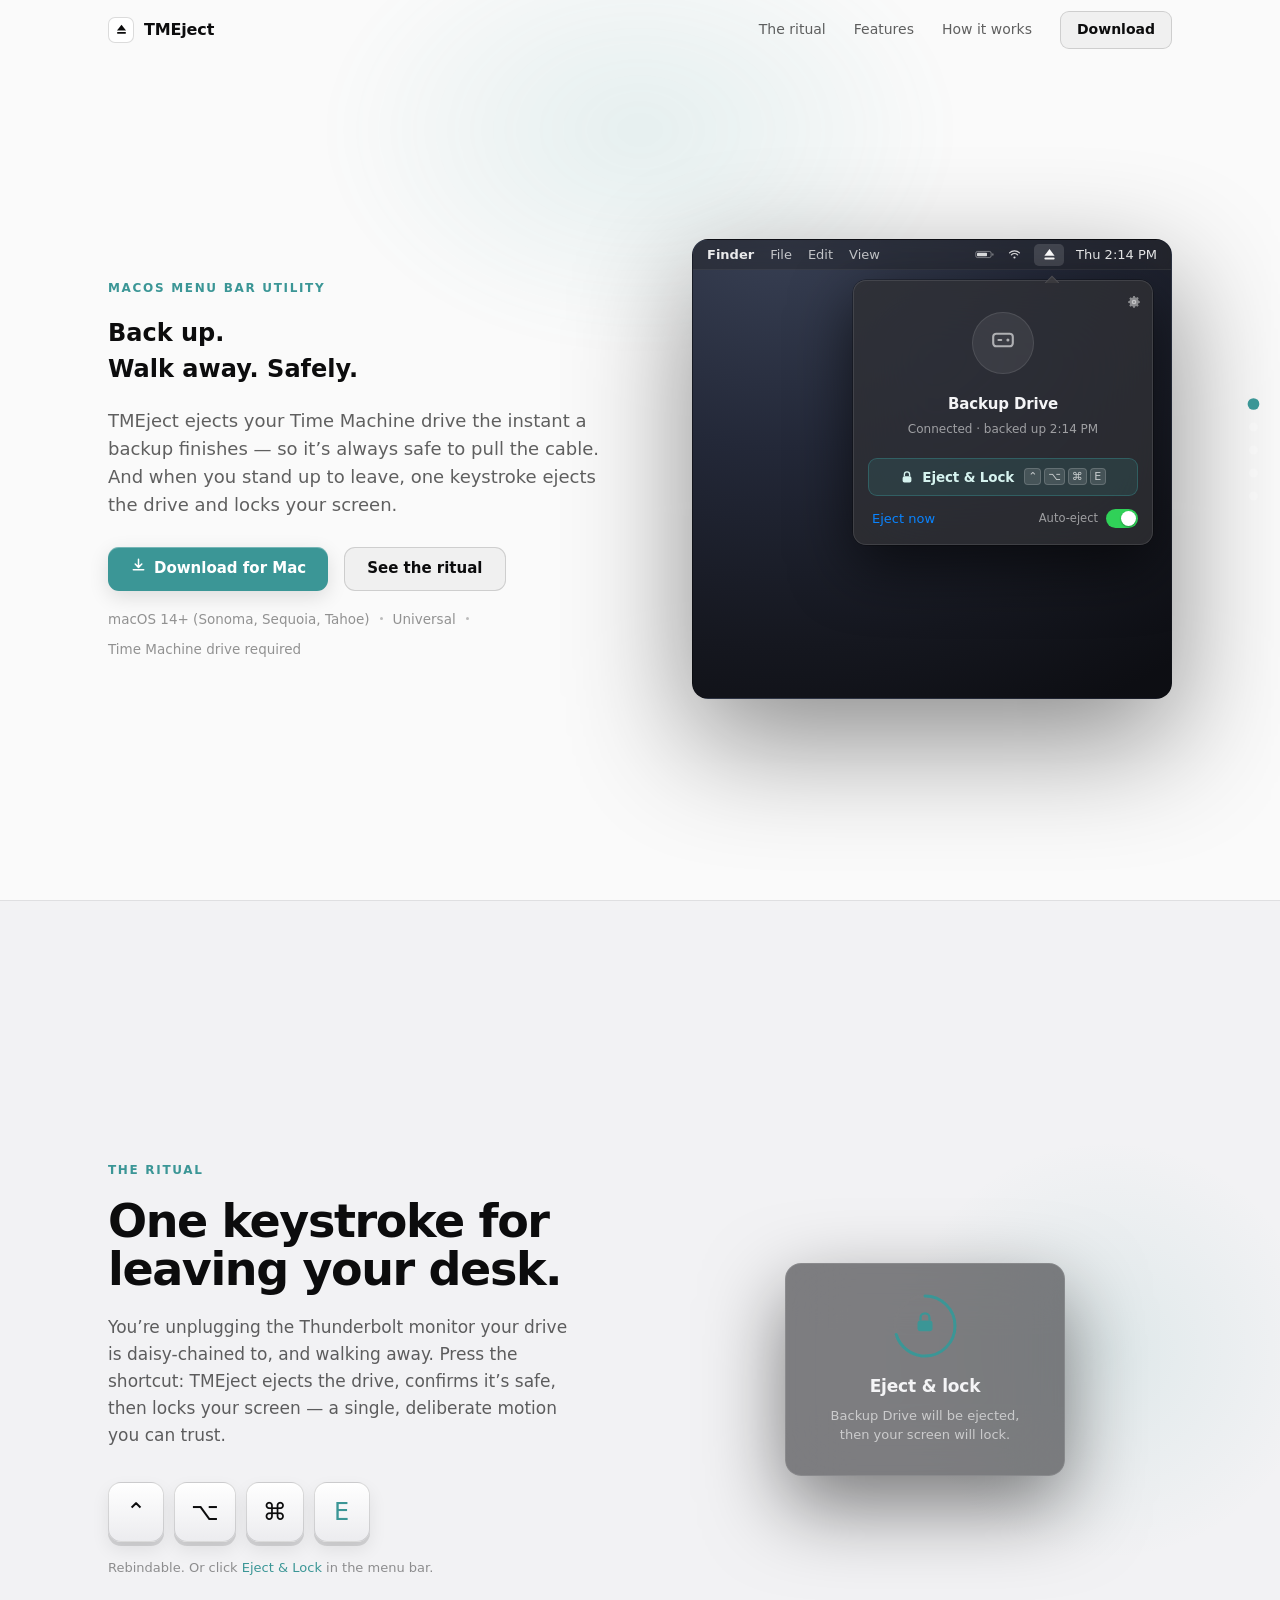
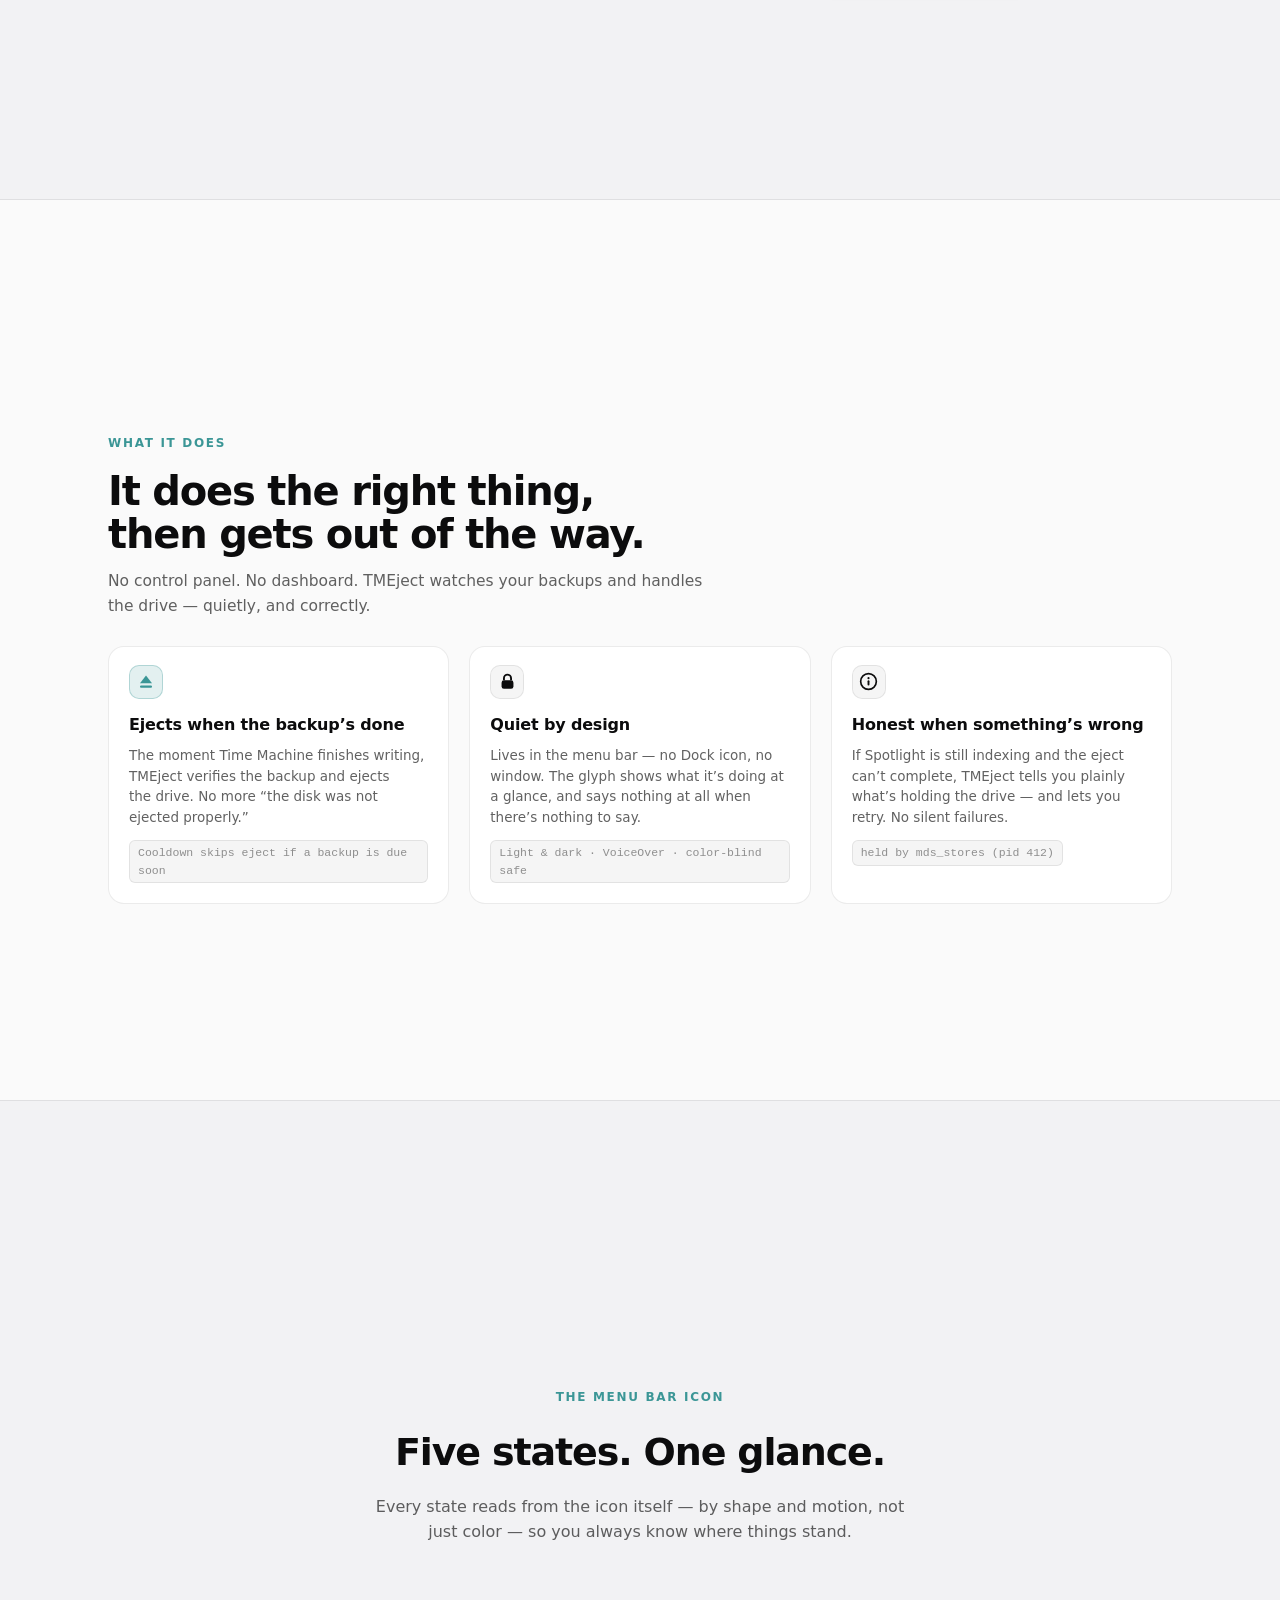
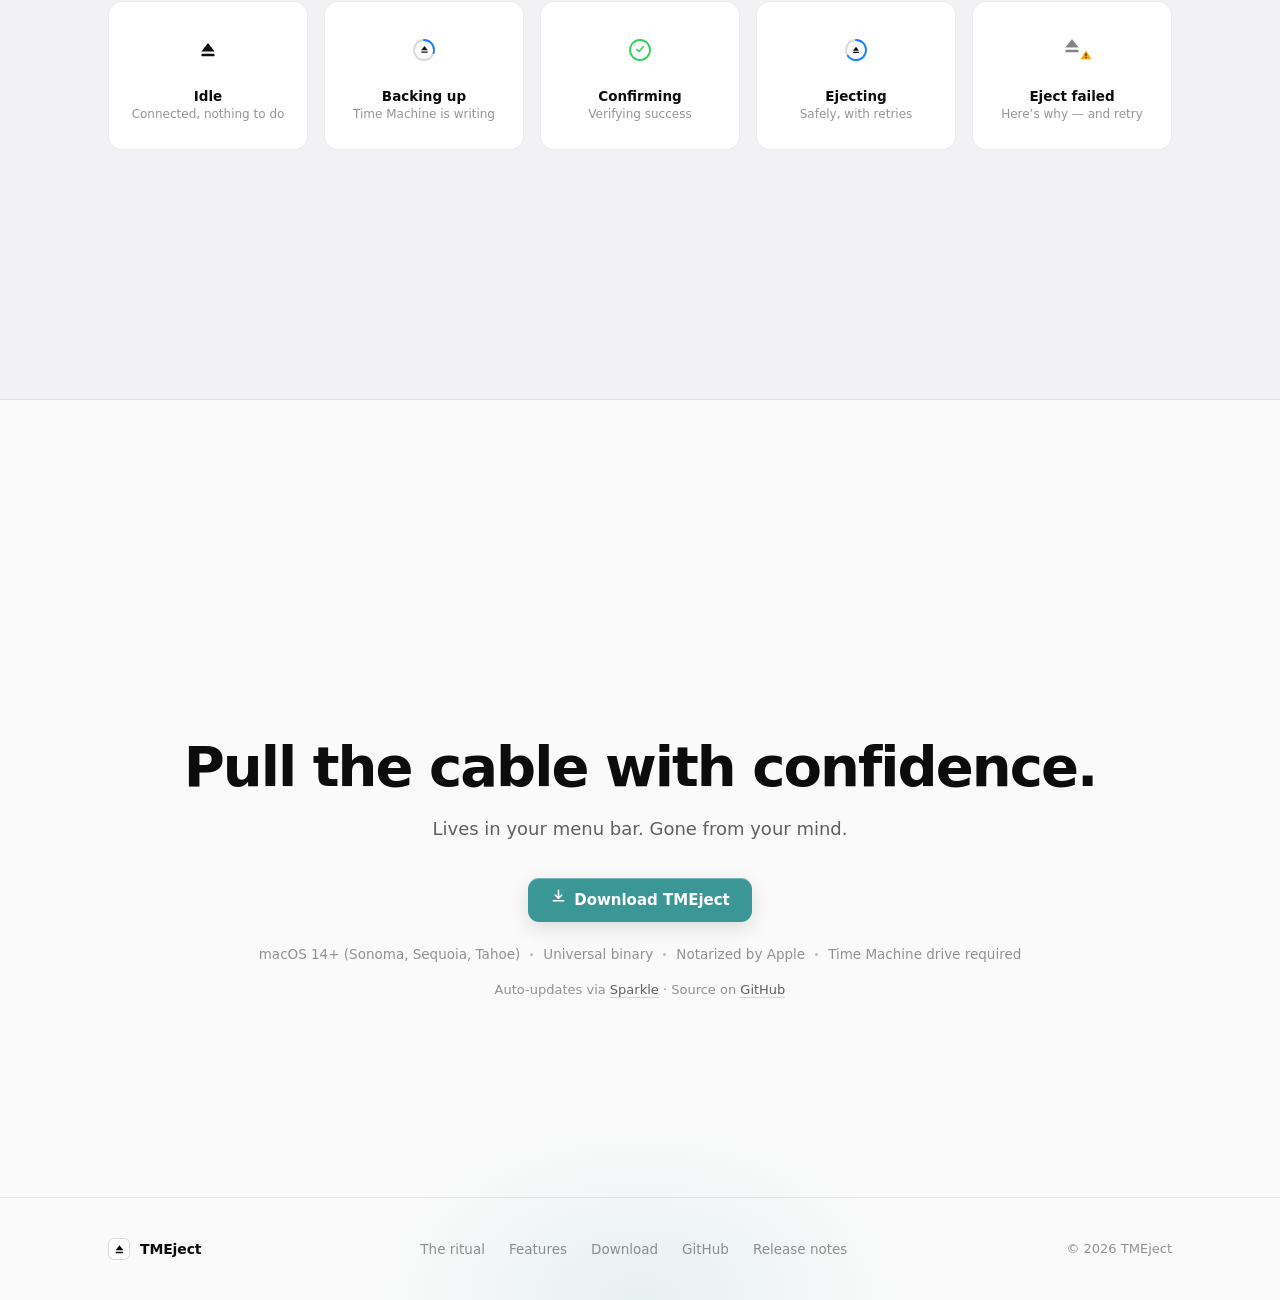
==== index.html @ 794fe878 "feat(observation): codify KnownLogEvents from Tahoe live capture" ====
<!DOCTYPE html>
<html lang="en">
<head>
<meta charset="UTF-8" />
<meta name="viewport" content="width=device-width, initial-scale=1.0" />
<title>TMEject — eject your Time Machine drive, automatically</title>
<meta name="description" content="A quiet macOS menu bar utility that ejects your Time Machine drive the moment a backup finishes — and locks your screen on the way out." />
<meta name="theme-color" content="#09090b" />
<link rel="icon" type="image/png" href="assets/icon.png" />
<link rel="apple-touch-icon" href="assets/icon.png" />
<link rel="alternate" type="application/rss+xml" title="TMEject updates" href="appcast.xml" />
<link rel="stylesheet" href="style.css" />
<style>
  /* ===== Paged mode: one full screen per section, snap on space/arrows ===== */
  html.paged { scroll-snap-type: y mandatory; scroll-padding-top: 0; }
  @media (prefers-reduced-motion: reduce) { html.paged { scroll-snap-type: none; } }

  .page {
    min-height: 100vh; min-height: 100dvh;
    display: flex; flex-direction: column; justify-content: center;
    scroll-snap-align: start; scroll-snap-stop: always;
    position: relative; padding: 90px 0 52px; overflow: hidden;
  }
  .page > .wrap { width: 100%; }

  /* hero: two columns so headline + product shot share one screen */
  .page-hero .wrap { display: grid; grid-template-columns: 1.04fr 0.96fr; gap: clamp(32px, 5vw, 72px); align-items: center; }
  .page-hero .hero-head { max-width: none; }
  .page-hero .hero h1 { font-size: clamp(38px, 4.4vw, 62px); }
  .page-hero .hero-lead { font-size: clamp(16px, 1.5vw, 18px); margin-top: 20px; }
  .page-hero .hero-cta { margin-top: 28px; }
  .page-hero .shot { margin-top: 0; }
  .page-hero .desk { height: min(58vh, 460px); }

  /* ritual */
  .page-ritual .ritual-grid { width: 100%; }

  /* features — keep the row inside one screen */
  .page-features .feat-head { margin-bottom: clamp(20px, 3vh, 40px); }
  .page-features .feat-head h2 { font-size: clamp(26px, 3.2vw, 40px); }
  .page-features .feat-head p { font-size: 15.5px; margin-top: 14px; }
  .page-features .feat-card { padding: 18px 20px 20px; }
  .page-features .feat-ico { width: 34px; height: 34px; margin-bottom: 14px; }
  .page-features .feat-card h3 { font-size: 16px; }
  .page-features .feat-card p { font-size: 13.5px; margin-top: 8px; }
  .page-features .feat-card .tag { margin-top: 12px; }

  /* download page carries the footer pinned to the bottom */
  .page-download { justify-content: center; }
  .page-download .footer { position: absolute; left: 0; right: 0; bottom: 0; border-top: 0.5px solid var(--line); }

  /* page dots */
  .pagedots { position: fixed; right: 22px; top: 50%; transform: translateY(-50%); z-index: 45; display: flex; flex-direction: column; gap: 14px; }
  .pagedots a { width: 9px; height: 9px; border-radius: 50%; background: rgba(255,255,255,0.22); transition: background 0.2s, transform 0.2s; }
  .pagedots a:hover { background: rgba(255,255,255,0.45); }
  .pagedots a.active { background: var(--ritual); transform: scale(1.3); }

  @media (max-width: 880px) {
    html.paged { scroll-snap-type: none; }
    .page { min-height: auto; padding: 88px 0 60px; overflow: visible; }
    .page-hero .wrap { grid-template-columns: 1fr; }
    .page-hero .desk { height: auto; aspect-ratio: 16/10; }
    .page-download .footer { position: static; margin-top: 56px; }
    .pagedots { display: none; }
  }
</style>
<script>document.documentElement.className = 'js paged';</script>
</head>
<body>

<a class="skip-link" href="#hero">Skip to content</a>

<!-- ============================================================ NAV -->
<nav class="nav" id="nav" aria-label="Primary">
  <div class="wrap">
    <a class="brand" href="#hero">
      <span class="mark" aria-hidden="true">
        <svg width="15" height="15" viewBox="0 0 18 18" fill="none"><path d="M9 3.2 14.4 10.2H3.6L9 3.2Z" fill="currentColor"/><rect x="3.6" y="12.1" width="10.8" height="2.1" rx="1" fill="currentColor"/></svg>
      </span>
      TMEject
    </a>
    <div class="nav-links">
      <a class="nav-link" href="#ritual">The ritual</a>
      <a class="nav-link" href="#features">Features</a>
      <a class="nav-link" href="#states">How it works</a>
      <a class="btn btn-ghost btn-sm" href="#download">Download</a>
    </div>
  </div>
</nav>

<!-- page dots -->
<nav class="pagedots" aria-label="Page navigation">
  <a href="#hero" class="active" aria-label="Top"></a>
  <a href="#ritual" aria-label="The ritual"></a>
  <a href="#features" aria-label="Features"></a>
  <a href="#states" aria-label="How it works"></a>
  <a href="#download" aria-label="Download"></a>
</nav>

<main>

<!-- ============================================================ HERO -->
<section class="page page-hero" id="hero" aria-labelledby="hero-title">
  <div class="hero-glow" aria-hidden="true"></div>
  <div class="wrap">
    <div class="hero-head reveal">
      <div class="eyebrow">macOS menu bar utility</div>
      <h1 id="hero-title">Back up.<br/>Walk away. <span class="muted">Safely.</span></h1>
      <p class="hero-lead">TMEject ejects your Time Machine drive the instant a backup finishes — so it&rsquo;s always safe to pull the cable. And when you stand up to leave, one keystroke ejects the drive and locks your screen.</p>
      <div class="hero-cta">
        <a class="btn btn-primary" href="downloads/TMEject-latest.dmg" id="download-hero">
          <span class="dl-ico" aria-hidden="true"><svg width="17" height="17" viewBox="0 0 18 18" fill="none"><path d="M9 2.5V11M9 11 5.5 7.5M9 11l3.5-3.5" stroke="currentColor" stroke-width="1.6" stroke-linecap="round" stroke-linejoin="round"/><path d="M3.5 13.5h11" stroke="currentColor" stroke-width="1.6" stroke-linecap="round"/></svg></span>
          Download for Mac
        </a>
        <a class="btn btn-ghost" href="#ritual">See the ritual</a>
      </div>
      <div class="hero-meta">
        <span>macOS 14+ (Sonoma, Sequoia, Tahoe)</span><span class="dot"></span>
        <span>Universal</span><span class="dot"></span>
        <span>Time Machine drive required</span>
      </div>
    </div>

    <!-- product shot -->
    <div class="shot reveal" aria-hidden="true">
      <div class="desk">
        <div class="desk-bar">
          <div class="l"><span class="b">Finder</span><span>File</span><span>Edit</span><span>View</span></div>
          <div class="r">
            <svg width="20" height="13" viewBox="0 0 26 14" fill="none" opacity="0.85"><rect x="1" y="3" width="20" height="8" rx="2.2" stroke="#fff" stroke-width="1.1" opacity="0.55"/><rect x="2.6" y="4.6" width="13" height="4.8" rx="1" fill="#fff"/><rect x="22.4" y="5.4" width="1.6" height="3.2" rx="0.8" fill="#fff" opacity="0.55"/></svg>
            <svg width="15" height="13" viewBox="0 0 18 14" fill="none" opacity="0.85"><circle cx="9" cy="10.6" r="1.3" fill="#fff"/><path d="M5.2 7.4a5.4 5.4 0 0 1 7.6 0" stroke="#fff" stroke-width="1.4" stroke-linecap="round"/><path d="M3 5.1a8.6 8.6 0 0 1 12 0" stroke="#fff" stroke-width="1.4" stroke-linecap="round"/></svg>
            <span class="tme">
              <svg width="17" height="17" viewBox="0 0 18 18" fill="none"><path d="M9 3.2 14.4 10.2H3.6L9 3.2Z" fill="#fff"/><rect x="3.6" y="12.1" width="10.8" height="2.1" rx="1" fill="#fff"/></svg>
            </span>
            <span class="clock">Thu 2:14 PM</span>
          </div>
        </div>

        <!-- popover B -->
        <div class="pop">
          <div class="pop-arrow"></div>
          <span class="pop-gear">
            <svg width="14" height="14" viewBox="0 0 16 16" fill="none"><path d="M8 5.4A2.6 2.6 0 1 0 8 10.6 2.6 2.6 0 0 0 8 5.4Zm0 1.5a1.1 1.1 0 1 1 0 2.2 1.1 1.1 0 0 1 0-2.2Z" fill="currentColor"/><path d="M7 1h2l.3 1.6a5.5 5.5 0 0 1 1.3.55l1.4-.9 1.4 1.4-.9 1.4q.34.6.55 1.3L14.6 7v2l-1.6.3a5.5 5.5 0 0 1-.55 1.3l.9 1.4-1.4 1.4-1.4-.9q-.6.34-1.3.55L9 14.6H7l-.3-1.6a5.5 5.5 0 0 1-1.3-.55l-1.4.9-1.4-1.4.9-1.4a5.5 5.5 0 0 1-.55-1.3L1.4 9V7l1.6-.3q.21-.7.55-1.3l-.9-1.4 1.4-1.4 1.4.9q.6-.34 1.3-.55L7 1Z" fill="currentColor" opacity="0.9"/></svg>
          </span>
          <div class="pop-hero">
            <div class="hero-disc">
              <div class="disc"></div>
              <span class="g">
                <svg width="28" height="28" viewBox="0 0 20 20" fill="none"><rect x="3" y="5.5" width="14" height="9" rx="2.2" stroke="currentColor" stroke-width="1.5"/><circle cx="13.5" cy="10" r="1.1" fill="currentColor"/><rect x="6" y="9.2" width="3.5" height="1.6" rx="0.8" fill="currentColor"/></svg>
              </span>
            </div>
            <div class="name">Backup Drive</div>
            <div class="sub">Connected &middot; backed up 2:14 PM</div>
          </div>
          <div class="pop-actions">
            <button class="ritual-btn" type="button">
              <svg width="14" height="14" viewBox="0 0 16 16" fill="none"><rect x="3" y="7" width="10" height="7.2" rx="2" fill="currentColor"/><path d="M5 7V5.2a3 3 0 0 1 6 0V7" stroke="currentColor" stroke-width="1.5" fill="none"/></svg>
              Eject &amp; Lock
              <span class="keys"><kbd>&#8963;</kbd><kbd>&#8997;</kbd><kbd>&#8984;</kbd><kbd>E</kbd></span>
            </button>
            <div class="pop-row">
              <span class="pop-quiet">Eject now</span>
              <span class="pop-auto">Auto-eject <span class="switch"></span></span>
            </div>
          </div>
        </div>
      </div>
    </div>
  </div>
</section>

<!-- ============================================================ RITUAL -->
<section class="page page-ritual ritual-sec" id="ritual" aria-labelledby="ritual-title">
  <div class="glow" aria-hidden="true"></div>
  <div class="wrap">
    <div class="ritual-grid">
      <div class="ritual-copy reveal">
        <div class="eyebrow">The ritual</div>
        <h2 id="ritual-title">One keystroke for leaving your desk.</h2>
        <p>You&rsquo;re unplugging the Thunderbolt monitor your drive is daisy-chained to, and walking away. Press the shortcut: TMEject ejects the drive, confirms it&rsquo;s safe, then locks your screen — a single, deliberate motion you can trust.</p>
        <div class="shortcut-display" aria-label="Keyboard shortcut: Control Option Command E">
          <span class="big-key">&#8963;</span>
          <span class="big-key">&#8997;</span>
          <span class="big-key">&#8984;</span>
          <span class="big-key lett">E</span>
        </div>
        <div class="shortcut-cap">Rebindable. Or click <span style="color:var(--ritual)">Eject &amp; Lock</span> in the menu bar.</div>
      </div>
      <div class="ritual-vis reveal" aria-hidden="true">
        <div class="confirm-card">
          <div class="confirm-ring">
            <svg width="64" height="64" viewBox="0 0 64 64" fill="none"><circle cx="32" cy="32" r="30" stroke="rgba(127,127,127,0.25)" stroke-width="3"/><circle cx="32" cy="32" r="30" stroke="currentColor" stroke-width="3" stroke-linecap="round" stroke-dasharray="188.5" stroke-dashoffset="56" transform="rotate(-90 32 32)"/></svg>
            <span style="position:absolute"><svg width="24" height="24" viewBox="0 0 16 16" fill="none"><rect x="3" y="7" width="10" height="7.2" rx="2" fill="currentColor"/><path d="M5 7V5.2a3 3 0 0 1 6 0V7" stroke="currentColor" stroke-width="1.5" fill="none"/></svg></span>
          </div>
          <h3>Eject &amp; lock</h3>
          <p>Backup Drive will be ejected,<br/>then your screen will lock.</p>
        </div>
      </div>
    </div>
  </div>
</section>

<!-- ============================================================ FEATURES -->
<section class="page page-features" id="features" aria-labelledby="features-title">
  <div class="wrap">
    <div class="feat-head reveal">
      <div class="eyebrow">What it does</div>
      <h2 id="features-title">It does the right thing, then gets out of the way.</h2>
      <p>No control panel. No dashboard. TMEject watches your backups and handles the drive — quietly, and correctly.</p>
    </div>
    <div class="feat-grid">
      <div class="feat-card accent reveal">
        <div class="feat-ico" aria-hidden="true"><svg width="20" height="20" viewBox="0 0 18 18" fill="none"><path d="M9 3.2 14.4 10.2H3.6L9 3.2Z" fill="currentColor"/><rect x="3.6" y="12.1" width="10.8" height="2.1" rx="1" fill="currentColor"/></svg></div>
        <h3>Ejects when the backup&rsquo;s done</h3>
        <p>The moment Time Machine finishes writing, TMEject verifies the backup and ejects the drive. No more &ldquo;the disk was not ejected properly.&rdquo;</p>
        <span class="tag">Cooldown skips eject if a backup is due soon</span>
      </div>
      <div class="feat-card reveal">
        <div class="feat-ico" aria-hidden="true"><svg width="19" height="19" viewBox="0 0 16 16" fill="none"><rect x="3" y="7" width="10" height="7.2" rx="2" fill="currentColor"/><path d="M5 7V5.2a3 3 0 0 1 6 0V7" stroke="currentColor" stroke-width="1.6" fill="none"/></svg></div>
        <h3>Quiet by design</h3>
        <p>Lives in the menu bar — no Dock icon, no window. The glyph shows what it&rsquo;s doing at a glance, and says nothing at all when there&rsquo;s nothing to say.</p>
        <span class="tag">Light &amp; dark · VoiceOver · color-blind safe</span>
      </div>
      <div class="feat-card reveal">
        <div class="feat-ico" aria-hidden="true"><svg width="19" height="19" viewBox="0 0 16 16" fill="none"><circle cx="8" cy="8" r="6.6" stroke="currentColor" stroke-width="1.4"/><circle cx="8" cy="5.2" r="0.9" fill="currentColor"/><rect x="7.2" y="7" width="1.6" height="4.4" rx="0.8" fill="currentColor"/></svg></div>
        <h3>Honest when something&rsquo;s wrong</h3>
        <p>If Spotlight is still indexing and the eject can&rsquo;t complete, TMEject tells you plainly what&rsquo;s holding the drive — and lets you retry. No silent failures.</p>
        <span class="tag">held by mds_stores (pid 412)</span>
      </div>
    </div>
  </div>
</section>

<!-- ============================================================ STATES -->
<section class="page states-sec" id="states" aria-labelledby="states-title">
  <div class="wrap">
    <div class="states-head reveal">
      <div class="eyebrow">The menu bar icon</div>
      <h2 id="states-title">Five states. One glance.</h2>
      <p>Every state reads from the icon itself — by shape and motion, not just color — so you always know where things stand.</p>
    </div>
    <div class="states-row">
      <div class="state-item reveal">
        <div class="state-icn" aria-hidden="true"><svg width="22" height="22" viewBox="0 0 18 18" fill="none"><path d="M9 3.2 14.4 10.2H3.6L9 3.2Z" fill="currentColor"/><rect x="3.6" y="12.1" width="10.8" height="2.1" rx="1" fill="currentColor"/></svg></div>
        <div><div class="state-name">Idle</div><div class="state-desc">Connected, nothing to do</div></div>
      </div>
      <div class="state-item reveal">
        <div class="state-icn" aria-hidden="true">
          <svg width="24" height="24" viewBox="0 0 24 24" fill="none"><circle cx="12" cy="12" r="10" stroke="rgba(127,127,127,0.3)" stroke-width="1.8"/><circle cx="12" cy="12" r="10" stroke="var(--blue)" stroke-width="1.8" stroke-linecap="round" stroke-dasharray="62.8" stroke-dashoffset="44" transform="rotate(-90 12 12)"/></svg>
          <span style="position:absolute"><svg width="11" height="11" viewBox="0 0 18 18" fill="none"><path d="M9 3.2 14.4 10.2H3.6L9 3.2Z" fill="currentColor"/><rect x="3.6" y="12.1" width="10.8" height="2.1" rx="1" fill="currentColor"/></svg></span>
        </div>
        <div><div class="state-name">Backing up</div><div class="state-desc">Time Machine is writing</div></div>
      </div>
      <div class="state-item reveal">
        <div class="state-icn" aria-hidden="true">
          <svg width="24" height="24" viewBox="0 0 24 24" fill="none"><circle cx="12" cy="12" r="10" stroke="var(--green)" stroke-width="1.8"/></svg>
          <span style="position:absolute;color:var(--green)"><svg width="12" height="12" viewBox="0 0 16 16" fill="none"><path d="M3.4 8.4 6.6 11.4 12.6 4.8" stroke="currentColor" stroke-width="1.9" stroke-linecap="round" stroke-linejoin="round"/></svg></span>
        </div>
        <div><div class="state-name">Confirming</div><div class="state-desc">Verifying success</div></div>
      </div>
      <div class="state-item reveal">
        <div class="state-icn" aria-hidden="true">
          <svg width="24" height="24" viewBox="0 0 24 24" fill="none"><circle cx="12" cy="12" r="10" stroke="rgba(127,127,127,0.3)" stroke-width="1.8"/><circle cx="12" cy="12" r="10" stroke="var(--blue)" stroke-width="1.8" stroke-linecap="round" stroke-dasharray="62.8" stroke-dashoffset="22" transform="rotate(-90 12 12)"/></svg>
          <span style="position:absolute"><svg width="10" height="10" viewBox="0 0 18 18" fill="none"><path d="M9 3.2 14.4 10.2H3.6L9 3.2Z" fill="currentColor"/><rect x="3.6" y="12.1" width="10.8" height="2.1" rx="1" fill="currentColor"/></svg></span>
        </div>
        <div><div class="state-name">Ejecting</div><div class="state-desc">Safely, with retries</div></div>
      </div>
      <div class="state-item reveal">
        <div class="state-icn" aria-hidden="true">
          <span style="opacity:0.5"><svg width="22" height="22" viewBox="0 0 18 18" fill="none"><path d="M9 3.2 14.4 10.2H3.6L9 3.2Z" fill="currentColor"/><rect x="3.6" y="12.1" width="10.8" height="2.1" rx="1" fill="currentColor"/></svg></span>
          <span style="position:absolute;right:2px;bottom:4px;color:var(--orange)"><svg width="12" height="12" viewBox="0 0 16 16" fill="none"><path d="M8 1.6 15 13.6H1L8 1.6Z" fill="currentColor"/><rect x="7.2" y="5.6" width="1.6" height="4" rx="0.8" fill="#1a1a1a"/><circle cx="8" cy="11.4" r="0.95" fill="#1a1a1a"/></svg></span>
        </div>
        <div><div class="state-name">Eject failed</div><div class="state-desc">Here&rsquo;s why &mdash; and retry</div></div>
      </div>
    </div>
  </div>
</section>

<!-- ============================================================ DOWNLOAD + FOOTER -->
<section class="page page-download cta" id="download" aria-labelledby="download-title">
  <div class="glow" aria-hidden="true"></div>
  <div class="wrap cta-inner">
    <div class="reveal">
      <h2 id="download-title">Pull the cable with confidence.</h2>
      <p>Lives in your menu bar. Gone from your mind.</p>
      <div class="hero-cta">
        <a class="btn btn-primary" href="downloads/TMEject-latest.dmg" id="download-main">
          <span class="dl-ico" aria-hidden="true"><svg width="17" height="17" viewBox="0 0 18 18" fill="none"><path d="M9 2.5V11M9 11 5.5 7.5M9 11l3.5-3.5" stroke="currentColor" stroke-width="1.6" stroke-linecap="round" stroke-linejoin="round"/><path d="M3.5 13.5h11" stroke="currentColor" stroke-width="1.6" stroke-linecap="round"/></svg></span>
          Download TMEject
        </a>
      </div>
      <div class="cta-reqs">
        <span>macOS 14+ (Sonoma, Sequoia, Tahoe)</span><span class="dot"></span>
        <span>Universal binary</span><span class="dot"></span>
        <span>Notarized by Apple</span><span class="dot"></span>
        <span>Time Machine drive required</span>
      </div>
      <div class="cta-sub">
        Auto-updates via <a href="appcast.xml">Sparkle</a> · Source on <a href="https://github.com/D4G4/TMEject">GitHub</a>
      </div>
    </div>
  </div>
  <footer class="footer">
    <div class="wrap">
      <a class="brand" href="#hero">
        <span class="mark" aria-hidden="true"><svg width="13" height="13" viewBox="0 0 18 18" fill="none"><path d="M9 3.2 14.4 10.2H3.6L9 3.2Z" fill="currentColor"/><rect x="3.6" y="12.1" width="10.8" height="2.1" rx="1" fill="currentColor"/></svg></span>
        TMEject
      </a>
      <div class="foot-links">
        <a href="#ritual">The ritual</a>
        <a href="#features">Features</a>
        <a href="#download">Download</a>
        <a href="https://github.com/D4G4/TMEject">GitHub</a>
        <a href="https://github.com/D4G4/TMEject/releases">Release notes</a>
      </div>
      <div class="foot-copy">&copy; <span id="year">2026</span> TMEject</div>
    </div>
  </footer>
</section>

</main>

<script>
  const nav = document.getElementById('nav');
  const dots = [...document.querySelectorAll('.pagedots a')];
  const pages = [...document.querySelectorAll('.page')];

  // active page → dot highlight + nav background (solid past the hero)
  const pageIO = new IntersectionObserver((entries) => {
    entries.forEach(e => {
      if (e.isIntersecting) {
        const id = e.target.id;
        dots.forEach(d => d.classList.toggle('active', d.getAttribute('href') === '#' + id));
        nav.classList.toggle('scrolled', id !== 'hero');
      }
    });
  }, { threshold: 0.55 });
  pages.forEach(p => pageIO.observe(p));

  // reveal content as each page comes in
  const revealIO = new IntersectionObserver((entries) => {
    entries.forEach(e => { if (e.isIntersecting) { e.target.classList.add('in'); revealIO.unobserve(e.target); } });
  }, { rootMargin: '0px 0px -6% 0px', threshold: 0.08 });
  document.querySelectorAll('.reveal').forEach((el, i) => {
    el.style.transitionDelay = (Math.min(i % 3, 2) * 80) + 'ms';
    revealIO.observe(el);
  });

  document.getElementById('year').textContent = new Date().getFullYear();
</script>
</body>
</html>
---- style.css ----
/* ============================================================
   TMEject — marketing site.
   Same DNA as the app: system font, the ritual teal used ONLY
   on the primary CTA / ritual moment / active page-dot.
   Light + dark via prefers-color-scheme. No web fonts, no
   third-party scripts.
   ============================================================ */

:root {
  color-scheme: light dark;

  --font: -apple-system, "SF Pro Text", "SF Pro Display", system-ui, "Helvetica Neue", sans-serif;
  --mono: "SF Mono", ui-monospace, "Menlo", monospace;

  --maxw: 1120px;

  /* Status accents — kept identical across modes; mirror the app's
     system semantic palette. */
  --blue: #0a84ff;
  --orange: #ff9f0a;
  --green: #30d158;
}

/* ============================================================ DARK (default) */
:root {
  --bg: #09090b;
  --bg-raise: #111114;
  --bg-card: #131316;
  --line: rgba(255, 255, 255, 0.08);
  --line-strong: rgba(255, 255, 255, 0.14);

  --ink: #f4f4f6;
  --ink-2: rgba(255, 255, 255, 0.58);
  --ink-3: rgba(255, 255, 255, 0.36);

  /* Ritual teal — `oklch(0.62 0.085 195)` light, `oklch(0.74 0.085 195)` dark
     per DesignTokens.swift. We use the dark value here and override below. */
  --ritual: oklch(0.74 0.085 195);
  --ritual-deep: oklch(0.66 0.095 196);
  --ritual-soft: oklch(0.74 0.085 195 / 0.14);

  --primary-bg: #ffffff;
  --primary-fg: #0a0a0b;
  --ghost-bg: rgba(255, 255, 255, 0.06);
  --ghost-bg-hover: rgba(255, 255, 255, 0.1);

  --keycap-bg-from: var(--bg-card);
  --keycap-bg-to: #0c0c0e;
  --keycap-shadow: 0 4px 0 rgba(0, 0, 0, 0.5), 0 8px 20px rgba(0, 0, 0, 0.4), inset 0 1px 0 rgba(255, 255, 255, 0.06);

  --pagedot-bg: rgba(255, 255, 255, 0.22);
  --pagedot-bg-hover: rgba(255, 255, 255, 0.45);

  --nav-scrolled-bg: rgba(9, 9, 11, 0.72);

  --desk-grad: radial-gradient(140% 120% at 18% -5%, #3a4256 0%, #232838 42%, #15171f 78%, #0d0e13 100%);
  --desk-shadow: 0 40px 120px rgba(0, 0, 0, 0.6), 0 0 0 1px rgba(255, 255, 255, 0.03);

  --pop-bg: rgba(48, 48, 51, 0.78);
  --pop-arrow-bg: rgba(60, 60, 63, 0.9);
  --pop-line: rgba(255, 255, 255, 0.1);
  --pop-ink: #f4f4f6;
  --pop-ink-2: rgba(255, 255, 255, 0.55);
  --pop-ink-3: rgba(255, 255, 255, 0.5);

  --disc-bg: rgba(255, 255, 255, 0.07);
  --disc-line: rgba(255, 255, 255, 0.1);
  --disc-ink: rgba(255, 255, 255, 0.6);

  --kbd-bg: rgba(255, 255, 255, 0.12);
  --kbd-line: rgba(255, 255, 255, 0.16);
  --kbd-ink: rgba(255, 255, 255, 0.7);

  --switch-knob-shadow: 0 1px 2px rgba(0, 0, 0, 0.3);

  --confirm-bg: rgba(48, 48, 51, 0.6);
  --confirm-line: rgba(255, 255, 255, 0.1);
  --confirm-shadow: 0 30px 80px rgba(0, 0, 0, 0.5);

  --primary-shadow-inset: 0 1px 0 rgba(255, 255, 255, 0.4) inset;
  --primary-shadow-drop: 0 8px 24px rgba(0, 0, 0, 0.4);
  --primary-shadow-hover: 0 8px 30px rgba(255, 255, 255, 0.12);
}

@media (prefers-color-scheme: light) {
  :root {
    --bg: #fafafa;
    --bg-raise: #f2f2f4;
    --bg-card: #ffffff;
    --line: rgba(0, 0, 0, 0.08);
    --line-strong: rgba(0, 0, 0, 0.14);

    --ink: #0c0c0d;
    --ink-2: rgba(0, 0, 0, 0.62);
    --ink-3: rgba(0, 0, 0, 0.42);

    --ritual: oklch(0.62 0.085 195);
    --ritual-deep: oklch(0.54 0.095 196);
    --ritual-soft: oklch(0.62 0.085 195 / 0.14);

    --primary-bg: #0c0c0d;
    --primary-fg: #ffffff;
    --ghost-bg: rgba(0, 0, 0, 0.04);
    --ghost-bg-hover: rgba(0, 0, 0, 0.08);

    --keycap-bg-from: #ffffff;
    --keycap-bg-to: #ececef;
    --keycap-shadow: 0 4px 0 rgba(0, 0, 0, 0.12), 0 8px 18px rgba(0, 0, 0, 0.08), inset 0 1px 0 rgba(255, 255, 255, 0.9);

    --pagedot-bg: rgba(0, 0, 0, 0.22);
    --pagedot-bg-hover: rgba(0, 0, 0, 0.45);

    --nav-scrolled-bg: rgba(250, 250, 250, 0.72);

    /* Keep the product shot on a dark "desktop" in both modes — it represents the
       app's translucent popover on whatever desktop the user has. Anchoring it
       reads as a real screenshot rather than a UI element of the page. */

    --primary-shadow-inset: 0 1px 0 rgba(255, 255, 255, 0.3) inset;
    --primary-shadow-drop: 0 6px 20px rgba(0, 0, 0, 0.12);
    --primary-shadow-hover: 0 8px 24px rgba(0, 0, 0, 0.16);
  }
}

* { box-sizing: border-box; margin: 0; padding: 0; }
html { scroll-behavior: smooth; -webkit-font-smoothing: antialiased; text-rendering: optimizeLegibility; }
body {
  font-family: var(--font);
  background: var(--bg);
  color: var(--ink);
  line-height: 1.5;
  overflow-x: hidden;
}
a { color: inherit; text-decoration: none; }
button { font-family: inherit; cursor: pointer; border: none; background: none; color: inherit; }
::selection { background: var(--ritual-soft); color: var(--ink); }

.wrap { max-width: var(--maxw); margin: 0 auto; padding: 0 28px; }
.eyebrow {
  font-size: 12px; font-weight: 600; letter-spacing: 0.14em; text-transform: uppercase;
  color: var(--ritual); margin-bottom: 18px;
}
.sec-pad { padding: clamp(80px, 12vw, 150px) 0; }

/* skip link */
.skip-link {
  position: absolute; left: 12px; top: 12px;
  background: var(--bg-card); color: var(--ink);
  padding: 8px 12px; border-radius: 8px;
  border: 0.5px solid var(--line-strong);
  font-size: 13px;
  transform: translateY(-200%);
  transition: transform 0.15s;
  z-index: 100;
}
.skip-link:focus { transform: none; outline: 2px solid var(--ritual); }

/* reveal */
html.js .reveal { opacity: 0; transform: translateY(18px); transition: opacity 0.7s cubic-bezier(0.16,1,0.3,1), transform 0.7s cubic-bezier(0.16,1,0.3,1); }
html.js .reveal.in { opacity: 1; transform: none; }
@media (prefers-reduced-motion: reduce) {
  html { scroll-behavior: auto; }
  html.js .reveal { opacity: 1 !important; transform: none !important; transition: none; }
}

/* keyboard focus */
:focus-visible { outline: 2px solid var(--ritual); outline-offset: 3px; border-radius: 4px; }

/* ============================================================ NAV */
.nav {
  position: fixed; top: 0; left: 0; right: 0; z-index: 50; height: 60px;
  display: flex; align-items: center;
  transition: background 0.3s, border-color 0.3s, backdrop-filter 0.3s;
  border-bottom: 0.5px solid transparent;
}
.nav.scrolled {
  background: var(--nav-scrolled-bg);
  backdrop-filter: blur(20px) saturate(160%);
  -webkit-backdrop-filter: blur(20px) saturate(160%);
  border-bottom-color: var(--line);
}
.nav .wrap { display: flex; align-items: center; justify-content: space-between; width: 100%; }
.brand { display: flex; align-items: center; gap: 10px; font-weight: 600; font-size: 16px; letter-spacing: -0.01em; }
.brand .mark { width: 26px; height: 26px; border-radius: 7px; background: var(--bg-card); border: 0.5px solid var(--line-strong); display: grid; place-items: center; color: var(--ink); }
.nav-links { display: flex; align-items: center; gap: 28px; }
.nav-link { font-size: 14px; color: var(--ink-2); transition: color 0.15s; }
.nav-link:hover { color: var(--ink); }

/* buttons */
.btn {
  display: inline-flex; align-items: center; justify-content: center; gap: 9px;
  height: 44px; padding: 0 22px; border-radius: 11px; font-size: 15px; font-weight: 550;
  transition: transform 0.08s, background 0.16s, box-shadow 0.16s; white-space: nowrap;
}
.btn:active { transform: scale(0.98); }

/* Primary CTA — the ritual teal is the ONLY place we use color emphasis.
   Same restraint as the app: teal = the single deliberate action. */
.btn-primary {
  background: var(--ritual);
  color: #ffffff;
  box-shadow: var(--primary-shadow-inset), var(--primary-shadow-drop);
}
.btn-primary:hover { background: var(--ritual-deep); box-shadow: var(--primary-shadow-hover); }

.btn-sm { height: 38px; padding: 0 16px; font-size: 14px; border-radius: 9px; }
.btn-ghost { background: var(--ghost-bg); color: var(--ink); border: 0.5px solid var(--line-strong); }
.btn-ghost:hover { background: var(--ghost-bg-hover); }
.btn .dl-ico { margin-right: -2px; }

/* ============================================================ HERO */
.hero { position: relative; padding-top: 150px; overflow: hidden; }
.hero-glow {
  position: absolute; top: -180px; left: 50%; transform: translateX(-50%);
  width: 900px; height: 620px; pointer-events: none; z-index: 0;
  background: radial-gradient(50% 50% at 50% 50%, color-mix(in oklch, var(--ritual) 22%, transparent) 0%, transparent 70%);
  opacity: 0.5; filter: blur(20px);
}
.hero .wrap { position: relative; z-index: 1; }
.hero-head { max-width: 760px; }
.hero h1 {
  font-size: clamp(42px, 6.4vw, 78px); font-weight: 600; letter-spacing: -0.035em; line-height: 1.0;
  text-wrap: balance;
}
.hero h1 .muted { color: var(--ink-3); }
.hero-lead { font-size: clamp(17px, 2.1vw, 21px); color: var(--ink-2); margin-top: 24px; max-width: 560px; line-height: 1.55; text-wrap: pretty; }
.hero-cta { display: flex; align-items: center; gap: 16px; margin-top: 36px; flex-wrap: wrap; }
.hero-meta { font-size: 13.5px; color: var(--ink-3); margin-top: 18px; display: flex; align-items: center; gap: 10px; flex-wrap: wrap; }
.hero-meta .dot { width: 3px; height: 3px; border-radius: 50%; background: currentColor; opacity: 0.6; }

/* product shot — the "desk" stays dark in light mode too (it's a screenshot of
   a translucent popover, not page chrome). */
.shot { margin-top: clamp(56px, 8vw, 96px); position: relative; }
.desk {
  position: relative; border-radius: 16px; overflow: hidden;
  border: 0.5px solid var(--line-strong);
  box-shadow: 0 40px 120px rgba(0, 0, 0, 0.45), 0 0 0 1px rgba(255, 255, 255, 0.03);
  height: clamp(360px, 46vw, 560px);
  background: radial-gradient(140% 120% at 18% -5%, #3a4256 0%, #232838 42%, #15171f 78%, #0d0e13 100%);
}
.desk::after { content:""; position:absolute; inset:0; background-image: radial-gradient(rgba(255,255,255,0.035) 0.5px, transparent 0.5px); background-size: 4px 4px; }
.desk-bar {
  position: absolute; top: 0; left: 0; right: 0; height: 30px; z-index: 3;
  display: flex; align-items: center; justify-content: space-between; padding: 0 14px;
  background: rgba(40,40,43,0.55); backdrop-filter: blur(22px) saturate(180%); -webkit-backdrop-filter: blur(22px) saturate(180%);
  border-bottom: 0.5px solid rgba(255,255,255,0.06); color: rgba(255,255,255,0.9);
}
.desk-bar .l { display: flex; gap: 16px; font-size: 13px; }
.desk-bar .l .b { font-weight: 600; }
.desk-bar .l span:not(.b) { color: rgba(255,255,255,0.72); }
.desk-bar .r { display: flex; align-items: center; gap: 12px; }
.desk-bar .r .tme { width: 30px; height: 22px; border-radius: 5px; background: rgba(255,255,255,0.14); display: grid; place-items: center; position: relative; }
.desk-bar .r .clock { font-size: 13px; font-variant-numeric: tabular-nums; color: rgba(255,255,255,0.9); }

/* the popover (static) */
.pop {
  position: absolute; z-index: 4; top: 40px; right: 18px; width: 300px;
  background: rgba(48,48,51,0.78); backdrop-filter: blur(40px) saturate(180%); -webkit-backdrop-filter: blur(40px) saturate(180%);
  border-radius: 13px; border: 0.5px solid rgba(255,255,255,0.1);
  box-shadow: 0 0 0 0.5px rgba(0,0,0,0.5), 0 22px 60px rgba(0,0,0,0.6); color: #f4f4f6;
}
.pop-arrow { position: absolute; top: -6px; right: 93px; width: 16px; height: 8px; overflow: hidden; }
.pop-arrow::after { content:""; position:absolute; top:3px; left:3px; width:11px; height:11px; background: rgba(60,60,63,0.9); transform: rotate(45deg); border-top: 0.5px solid rgba(255,255,255,0.1); border-left: 0.5px solid rgba(255,255,255,0.1); }
.pop-gear { position: absolute; top: 11px; right: 11px; color: rgba(255,255,255,0.5); }
.pop-hero { padding: 26px 22px 8px; text-align: center; display: flex; flex-direction: column; align-items: center; }
.hero-disc { width: 72px; height: 72px; position: relative; display: grid; place-items: center; margin-bottom: 14px; }
.hero-disc .disc { position: absolute; inset: 5px; border-radius: 50%; background: rgba(255,255,255,0.07); border: 0.5px solid rgba(255,255,255,0.1); }
.hero-disc .g { position: relative; color: rgba(255,255,255,0.6); }
.pop .name { font-size: 15px; font-weight: 590; letter-spacing: -0.01em; }
.pop .sub { font-size: 12px; color: rgba(255,255,255,0.55); margin-top: 4px; }
.pop-actions { padding: 12px 14px 14px; display: flex; flex-direction: column; gap: 9px; }
.ritual-btn {
  display: flex; align-items: center; justify-content: center; gap: 8px;
  height: 38px; border-radius: 9px; font-size: 13.5px; font-weight: 580; letter-spacing: -0.01em;
  color: #d6f3ef; background: color-mix(in oklch, var(--ritual) 16%, transparent);
  border: 0.5px solid color-mix(in oklch, var(--ritual) 40%, transparent);
}
.ritual-btn .keys { display: inline-flex; gap: 3px; margin-left: 2px; }
.ritual-btn .keys kbd, .keycap {
  font-family: var(--font); min-width: 16px; height: 17px; padding: 0 3px; border-radius: 4px;
  display: inline-grid; place-items: center; font-size: 11px; font-weight: 500;
  background: rgba(255,255,255,0.12); color: rgba(255,255,255,0.7); border: 0.5px solid rgba(255,255,255,0.16);
}
.pop-row { display: flex; align-items: center; justify-content: space-between; padding-top: 2px; }
.pop-quiet { font-size: 13px; color: var(--blue); padding: 2px 4px; }
.pop-auto { display: flex; align-items: center; gap: 8px; font-size: 11.5px; color: rgba(255,255,255,0.55); }
.switch { width: 32px; height: 19px; border-radius: 11px; background: var(--green); position: relative; flex: none; }
.switch::after { content:""; position:absolute; top:2px; left:2px; width:15px; height:15px; border-radius:50%; background:#fff; box-shadow:0 1px 2px rgba(0,0,0,0.3); transform: translateX(13px); }

/* ============================================================ RITUAL SECTION */
.ritual-sec { background: var(--bg-raise); border-top: 0.5px solid var(--line); border-bottom: 0.5px solid var(--line); position: relative; overflow: hidden; }
.ritual-sec .glow { position: absolute; right: -10%; top: 50%; transform: translateY(-50%); width: 600px; height: 600px; background: radial-gradient(50% 50% at 50% 50%, var(--ritual-soft) 0%, transparent 70%); opacity: 0.7; pointer-events: none; }
.ritual-grid { display: grid; grid-template-columns: 1fr 1fr; gap: clamp(40px, 6vw, 88px); align-items: center; position: relative; z-index: 1; }
.ritual-copy h2 { font-size: clamp(28px, 3.6vw, 46px); font-weight: 600; letter-spacing: -0.03em; line-height: 1.05; }
.ritual-copy p { font-size: 17px; color: var(--ink-2); margin-top: 20px; max-width: 460px; line-height: 1.6; text-wrap: pretty; }
.shortcut-display { display: flex; align-items: center; gap: 10px; margin-top: 32px; }
.big-key {
  min-width: 56px; height: 60px; padding: 0 16px; border-radius: 13px;
  background: linear-gradient(180deg, var(--keycap-bg-from), var(--keycap-bg-to));
  border: 0.5px solid var(--line-strong);
  box-shadow: var(--keycap-shadow);
  display: grid; place-items: center; font-size: 24px; font-weight: 500; color: var(--ink);
}
.big-key.lett { color: var(--ritual); }
.shortcut-cap { font-size: 13px; color: var(--ink-3); margin-top: 16px; }

/* the ritual moment card — stays dark to match the popover treatment. */
.ritual-vis { display: grid; place-items: center; }
.confirm-card {
  width: 280px; border-radius: 16px; padding: 30px 24px; text-align: center;
  background: rgba(48,48,51,0.6); backdrop-filter: blur(30px); -webkit-backdrop-filter: blur(30px);
  border: 0.5px solid rgba(255,255,255,0.1); box-shadow: 0 30px 80px rgba(0,0,0,0.5);
  color: #f4f4f6;
}
.confirm-ring { width: 64px; height: 64px; margin: 0 auto 16px; position: relative; display: grid; place-items: center; color: var(--ritual); }
.confirm-card h3 { font-size: 17px; font-weight: 600; letter-spacing: -0.01em; }
.confirm-card p { font-size: 13px; color: rgba(255, 255, 255, 0.6); margin-top: 6px; line-height: 1.5; }

/* ============================================================ FEATURES */
.feat-head { max-width: 620px; margin-bottom: clamp(40px, 6vw, 64px); }
.feat-head h2 { font-size: clamp(28px, 3.6vw, 44px); font-weight: 600; letter-spacing: -0.03em; line-height: 1.06; text-wrap: balance; }
.feat-head p { font-size: 17px; color: var(--ink-2); margin-top: 18px; line-height: 1.6; }
.feat-grid { display: grid; grid-template-columns: repeat(3, 1fr); gap: 20px; }
.feat-card {
  background: var(--bg-card); border: 0.5px solid var(--line); border-radius: 16px; padding: 26px 24px 28px;
  transition: border-color 0.2s, transform 0.2s;
}
.feat-card:hover { border-color: var(--line-strong); transform: translateY(-2px); }
.feat-ico { width: 40px; height: 40px; border-radius: 10px; background: var(--ghost-bg); border: 0.5px solid var(--line); display: grid; place-items: center; color: var(--ink); margin-bottom: 20px; }
.feat-card.accent .feat-ico { background: var(--ritual-soft); border-color: color-mix(in oklch, var(--ritual) 30%, transparent); color: var(--ritual); }
.feat-card h3 { font-size: 17px; font-weight: 600; letter-spacing: -0.01em; }
.feat-card p { font-size: 14.5px; color: var(--ink-2); margin-top: 10px; line-height: 1.55; text-wrap: pretty; }
.feat-card .tag { display: inline-block; margin-top: 16px; font-family: var(--mono); font-size: 11.5px; color: var(--ink-3); background: var(--ghost-bg); border: 0.5px solid var(--line); padding: 3px 8px; border-radius: 6px; }

/* ============================================================ STATE STRIP */
.states-sec { background: var(--bg-raise); border-top: 0.5px solid var(--line); border-bottom: 0.5px solid var(--line); }
.states-head { text-align: center; max-width: 560px; margin: 0 auto clamp(36px, 5vw, 56px); }
.states-head h2 { font-size: clamp(26px, 3.2vw, 38px); font-weight: 600; letter-spacing: -0.03em; }
.states-head p { font-size: 16px; color: var(--ink-2); margin-top: 14px; line-height: 1.55; }
.states-row { display: grid; grid-template-columns: repeat(5, 1fr); gap: 16px; }
.state-item { text-align: center; display: flex; flex-direction: column; align-items: center; gap: 14px; padding: 26px 12px; border-radius: 14px; background: var(--bg-card); border: 0.5px solid var(--line); }
.state-icn { width: 44px; height: 44px; display: grid; place-items: center; position: relative; color: var(--ink); }
.state-name { font-size: 13.5px; font-weight: 560; }
.state-desc { font-size: 12px; color: var(--ink-3); line-height: 1.4; }

/* ============================================================ DOWNLOAD CTA */
.cta { text-align: center; position: relative; overflow: hidden; }
.cta .glow { position: absolute; bottom: -260px; left: 50%; transform: translateX(-50%); width: 760px; height: 520px; background: radial-gradient(50% 50% at 50% 50%, color-mix(in oklch, var(--ritual) 18%, transparent) 0%, transparent 70%); opacity: 0.55; pointer-events: none; }
.cta-inner { position: relative; z-index: 1; }
.cta h2 { font-size: clamp(32px, 4.6vw, 56px); font-weight: 600; letter-spacing: -0.035em; line-height: 1.02; text-wrap: balance; }
.cta p { font-size: 18px; color: var(--ink-2); margin-top: 20px; }
.cta .hero-cta { justify-content: center; }
.cta-reqs { display: flex; align-items: center; justify-content: center; gap: 10px; margin-top: 22px; font-size: 13.5px; color: var(--ink-3); flex-wrap: wrap; }
.cta-reqs .dot { width: 3px; height: 3px; border-radius: 50%; background: currentColor; opacity: 0.6; }
.cta-sub { font-size: 13px; color: var(--ink-3); margin-top: 16px; }
.cta-sub a { color: var(--ink-2); border-bottom: 0.5px solid var(--line-strong); }
.cta-sub a:hover { color: var(--ink); }

/* ============================================================ FOOTER */
.footer { border-top: 0.5px solid var(--line); padding: 40px 0; }
.footer .wrap { display: flex; align-items: center; justify-content: space-between; gap: 20px; flex-wrap: wrap; }
.footer .brand { font-size: 14px; }
.footer .brand .mark { width: 22px; height: 22px; border-radius: 6px; }
.foot-links { display: flex; gap: 24px; }
.foot-links a { font-size: 13.5px; color: var(--ink-3); transition: color 0.15s; }
.foot-links a:hover { color: var(--ink-2); }
.foot-copy { font-size: 13px; color: var(--ink-3); }

/* ============================================================ RESPONSIVE */
@media (max-width: 880px) {
  .ritual-grid { grid-template-columns: 1fr; }
  .ritual-vis { order: -1; }
  .feat-grid { grid-template-columns: 1fr; }
  .states-row { grid-template-columns: repeat(2, 1fr); }
  .nav-links .nav-link { display: none; }
}
@media (max-width: 560px) {
  .states-row { grid-template-columns: 1fr; }
  .hero { padding-top: 120px; }
}
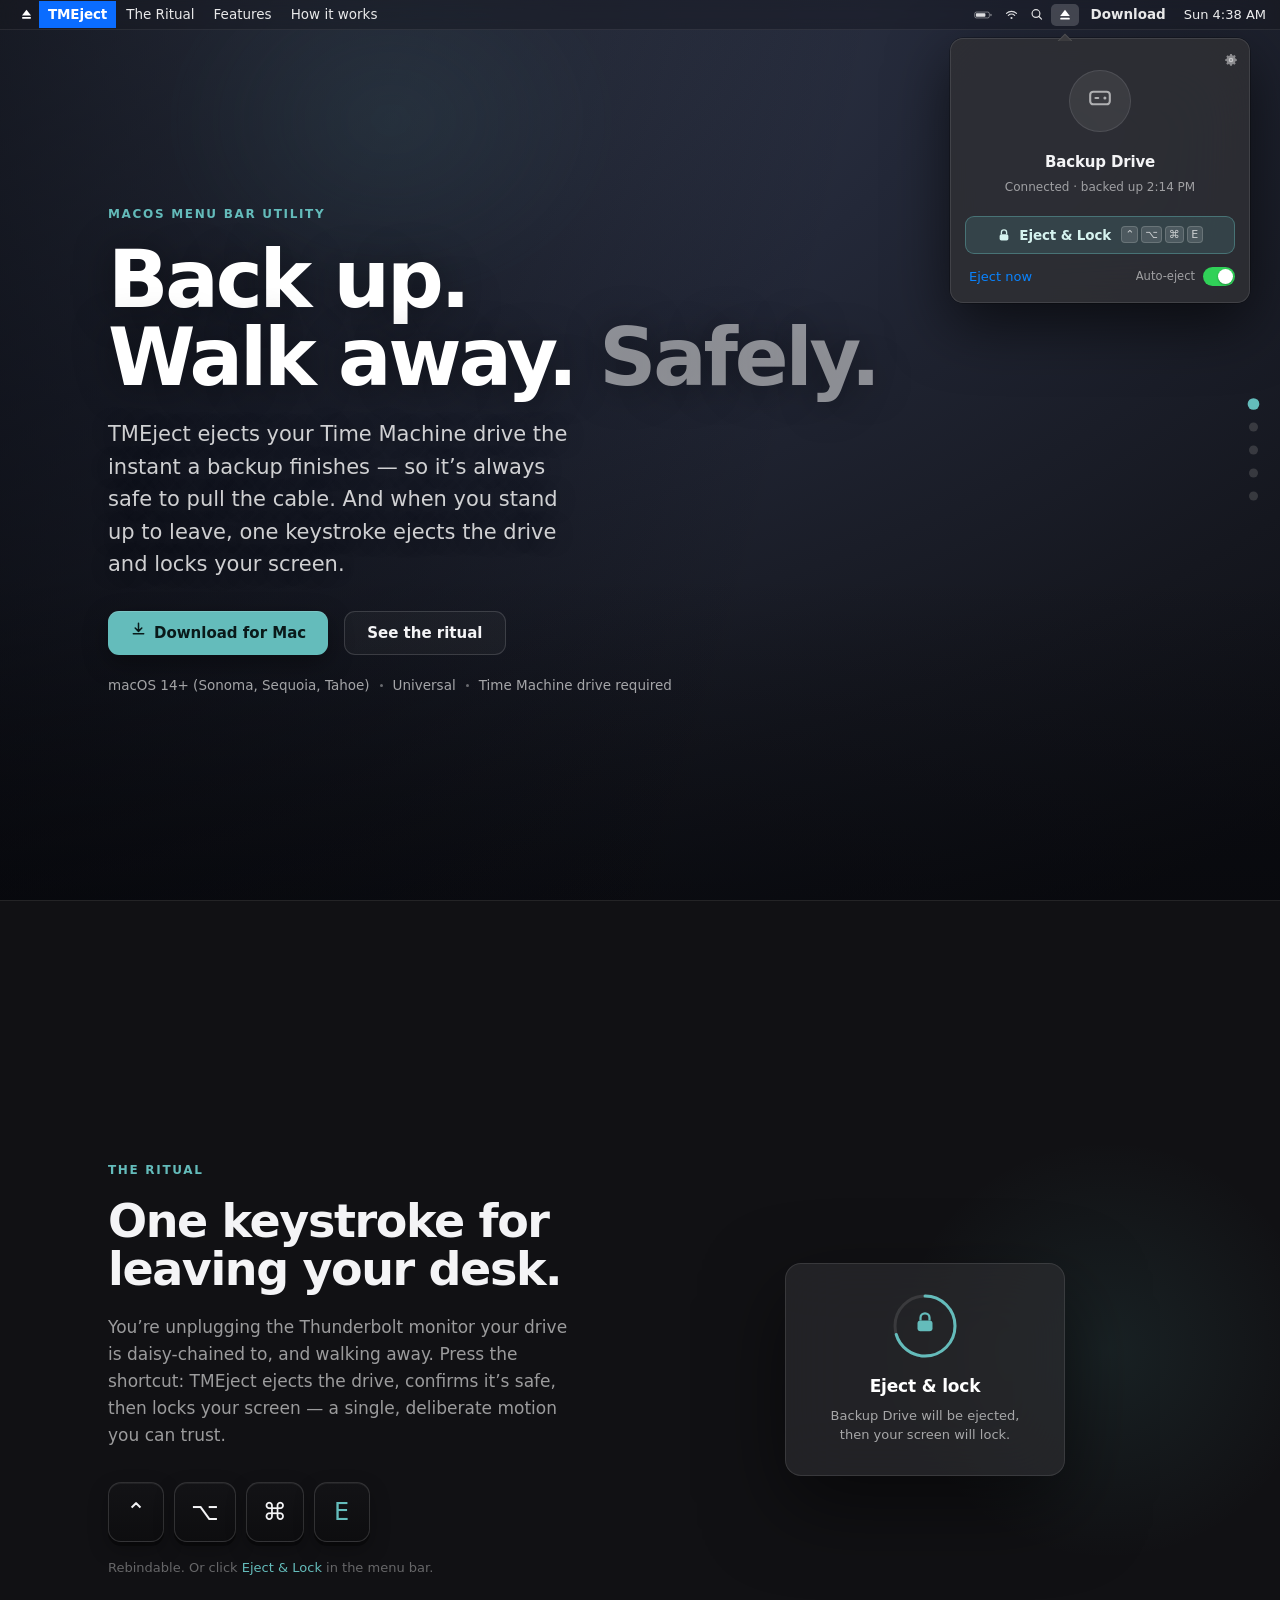
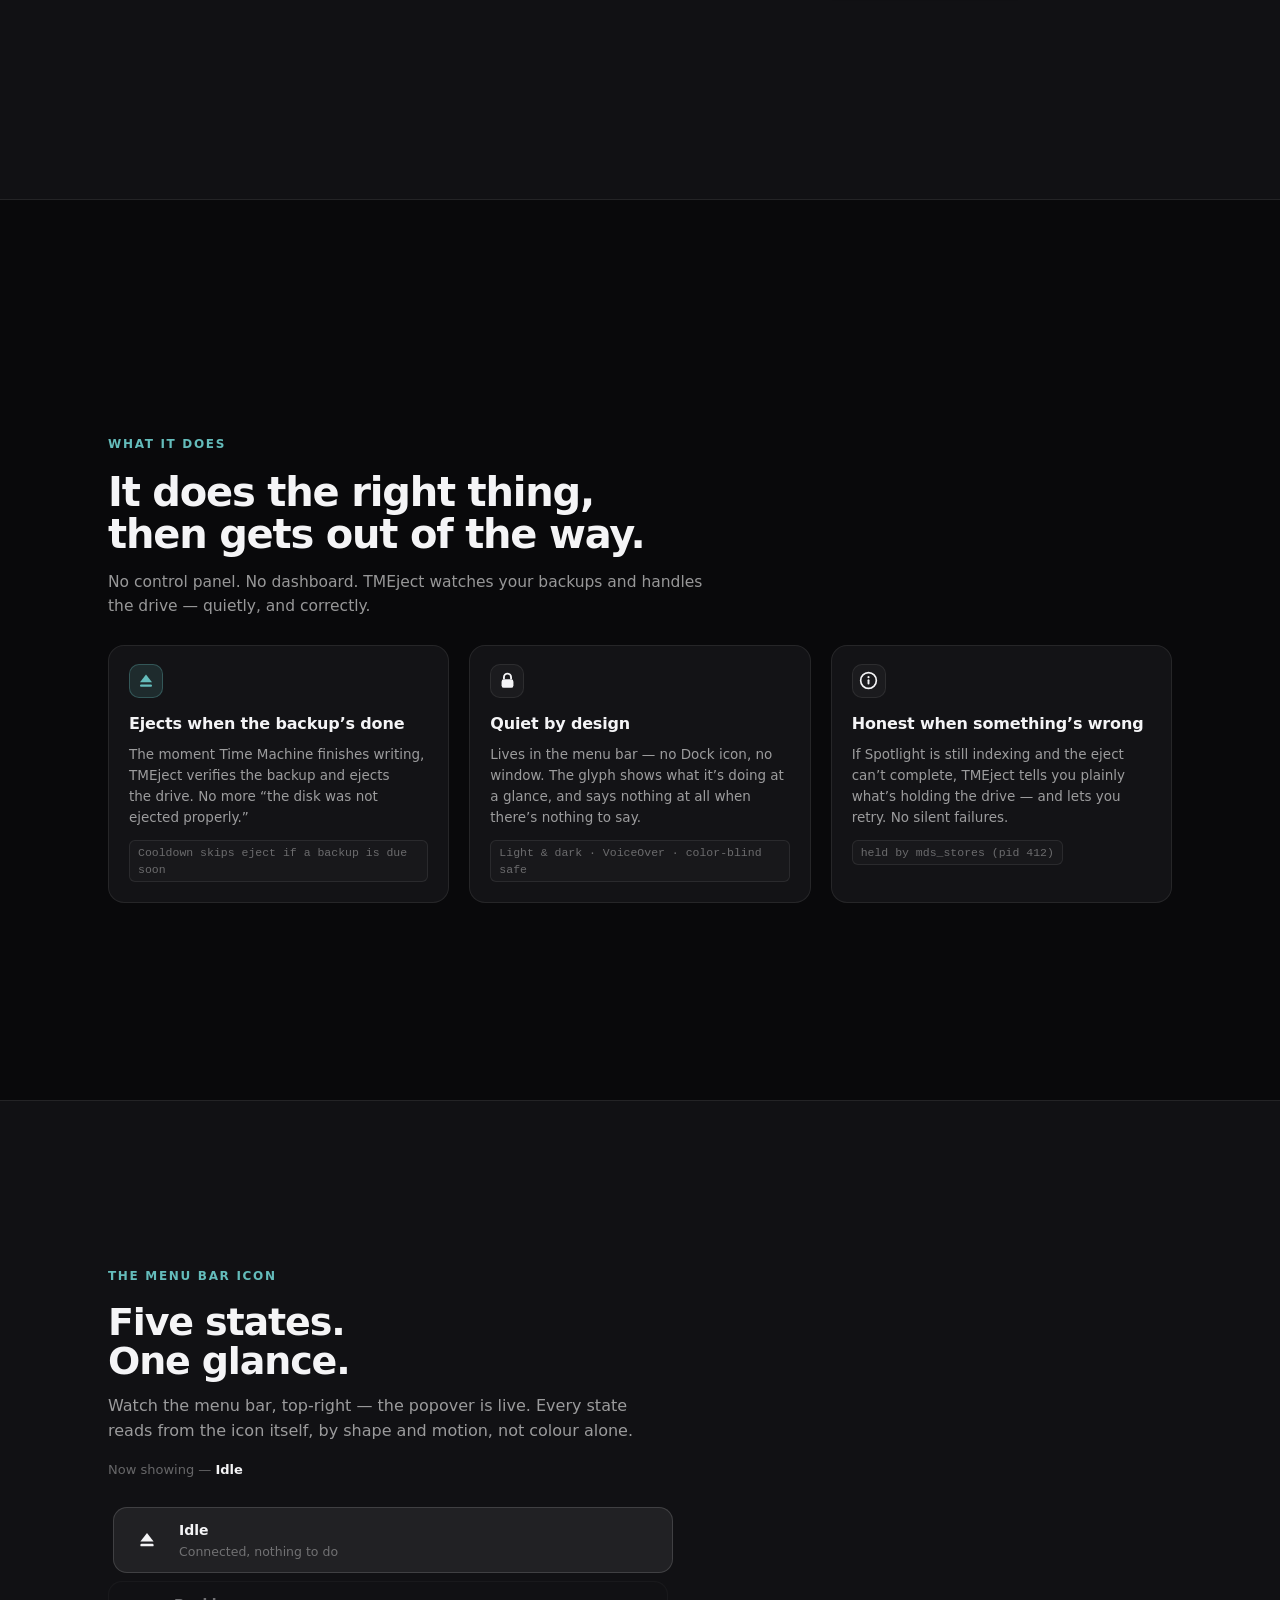
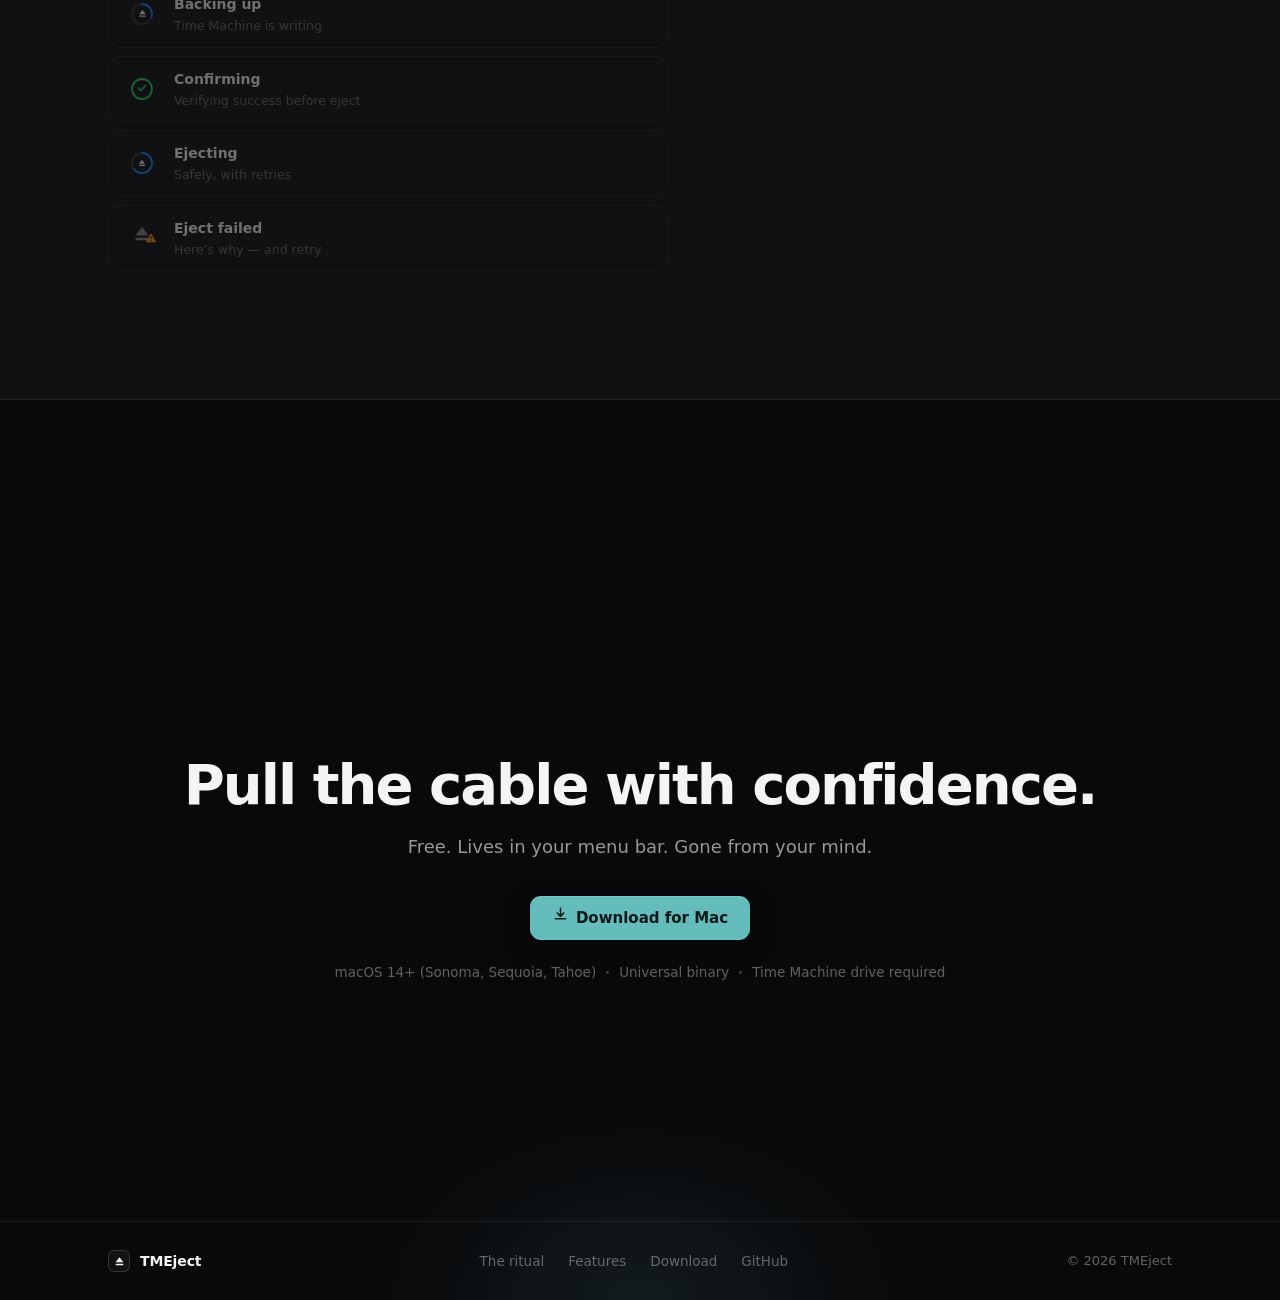
==== commit 640bb426: "feat(site): v2 design with faux macOS desktop hero, live state machine, live clock" ====
--- a/index.html
+++ b/index.html
@@ -8,85 +8,35 @@
 <meta name="theme-color" content="#09090b" />
 <link rel="icon" type="image/png" href="assets/icon.png" />
 <link rel="apple-touch-icon" href="assets/icon.png" />
-<link rel="alternate" type="application/rss+xml" title="TMEject updates" href="appcast.xml" />
 <link rel="stylesheet" href="style.css" />
-<style>
-  /* ===== Paged mode: one full screen per section, snap on space/arrows ===== */
-  html.paged { scroll-snap-type: y mandatory; scroll-padding-top: 0; }
-  @media (prefers-reduced-motion: reduce) { html.paged { scroll-snap-type: none; } }
-
-  .page {
-    min-height: 100vh; min-height: 100dvh;
-    display: flex; flex-direction: column; justify-content: center;
-    scroll-snap-align: start; scroll-snap-stop: always;
-    position: relative; padding: 90px 0 52px; overflow: hidden;
-  }
-  .page > .wrap { width: 100%; }
-
-  /* hero: two columns so headline + product shot share one screen */
-  .page-hero .wrap { display: grid; grid-template-columns: 1.04fr 0.96fr; gap: clamp(32px, 5vw, 72px); align-items: center; }
-  .page-hero .hero-head { max-width: none; }
-  .page-hero .hero h1 { font-size: clamp(38px, 4.4vw, 62px); }
-  .page-hero .hero-lead { font-size: clamp(16px, 1.5vw, 18px); margin-top: 20px; }
-  .page-hero .hero-cta { margin-top: 28px; }
-  .page-hero .shot { margin-top: 0; }
-  .page-hero .desk { height: min(58vh, 460px); }
-
-  /* ritual */
-  .page-ritual .ritual-grid { width: 100%; }
-
-  /* features — keep the row inside one screen */
-  .page-features .feat-head { margin-bottom: clamp(20px, 3vh, 40px); }
-  .page-features .feat-head h2 { font-size: clamp(26px, 3.2vw, 40px); }
-  .page-features .feat-head p { font-size: 15.5px; margin-top: 14px; }
-  .page-features .feat-card { padding: 18px 20px 20px; }
-  .page-features .feat-ico { width: 34px; height: 34px; margin-bottom: 14px; }
-  .page-features .feat-card h3 { font-size: 16px; }
-  .page-features .feat-card p { font-size: 13.5px; margin-top: 8px; }
-  .page-features .feat-card .tag { margin-top: 12px; }
-
-  /* download page carries the footer pinned to the bottom */
-  .page-download { justify-content: center; }
-  .page-download .footer { position: absolute; left: 0; right: 0; bottom: 0; border-top: 0.5px solid var(--line); }
-
-  /* page dots */
-  .pagedots { position: fixed; right: 22px; top: 50%; transform: translateY(-50%); z-index: 45; display: flex; flex-direction: column; gap: 14px; }
-  .pagedots a { width: 9px; height: 9px; border-radius: 50%; background: rgba(255,255,255,0.22); transition: background 0.2s, transform 0.2s; }
-  .pagedots a:hover { background: rgba(255,255,255,0.45); }
-  .pagedots a.active { background: var(--ritual); transform: scale(1.3); }
-
-  @media (max-width: 880px) {
-    html.paged { scroll-snap-type: none; }
-    .page { min-height: auto; padding: 88px 0 60px; overflow: visible; }
-    .page-hero .wrap { grid-template-columns: 1fr; }
-    .page-hero .desk { height: auto; aspect-ratio: 16/10; }
-    .page-download .footer { position: static; margin-top: 56px; }
-    .pagedots { display: none; }
-  }
-</style>
 <script>document.documentElement.className = 'js paged';</script>
 </head>
 <body>
 
-<a class="skip-link" href="#hero">Skip to content</a>
-
-<!-- ============================================================ NAV -->
-<nav class="nav" id="nav" aria-label="Primary">
-  <div class="wrap">
-    <a class="brand" href="#hero">
-      <span class="mark" aria-hidden="true">
-        <svg width="15" height="15" viewBox="0 0 18 18" fill="none"><path d="M9 3.2 14.4 10.2H3.6L9 3.2Z" fill="currentColor"/><rect x="3.6" y="12.1" width="10.8" height="2.1" rx="1" fill="currentColor"/></svg>
-      </span>
-      TMEject
+<a class="skip-link" href="#main">Skip to content</a>
+
+<!-- ============================================================ MENU BAR (= the site nav) -->
+<div class="macbar" id="macbar" role="navigation" aria-label="Primary">
+  <div class="macbar-left">
+    <a class="logo" href="#hero" aria-label="TMEject home">
+      <svg width="15" height="15" viewBox="0 0 18 18" fill="none" aria-hidden="true"><path d="M9 3.2 14.4 10.2H3.6L9 3.2Z" fill="currentColor"/><rect x="3.6" y="12.1" width="10.8" height="2.1" rx="1" fill="currentColor"/></svg>
     </a>
-    <div class="nav-links">
-      <a class="nav-link" href="#ritual">The ritual</a>
-      <a class="nav-link" href="#features">Features</a>
-      <a class="nav-link" href="#states">How it works</a>
-      <a class="btn btn-ghost btn-sm" href="#download">Download</a>
-    </div>
-  </div>
-</nav>
+    <a class="app" href="#hero">TMEject</a>
+    <a class="menu" href="#ritual">The Ritual</a>
+    <a class="menu" href="#features">Features</a>
+    <a class="menu" href="#states">How it works</a>
+  </div>
+  <div class="macbar-right">
+    <span class="sysicon" aria-hidden="true"><svg width="19" height="12" viewBox="0 0 26 14" fill="none"><rect x="1" y="3" width="20" height="8" rx="2.2" stroke="currentColor" stroke-width="1.1" opacity="0.6"/><rect x="2.6" y="4.6" width="13" height="4.8" rx="1" fill="currentColor"/><rect x="22.4" y="5.4" width="1.6" height="3.2" rx="0.8" fill="currentColor" opacity="0.6"/></svg></span>
+    <span class="sysicon" aria-hidden="true"><svg width="15" height="12" viewBox="0 0 18 14" fill="none"><circle cx="9" cy="10.6" r="1.3" fill="currentColor"/><path d="M5.2 7.4a5.4 5.4 0 0 1 7.6 0" stroke="currentColor" stroke-width="1.4" stroke-linecap="round"/><path d="M3 5.1a8.6 8.6 0 0 1 12 0" stroke="currentColor" stroke-width="1.4" stroke-linecap="round"/></svg></span>
+    <span class="sysicon" aria-hidden="true"><svg width="14" height="13" viewBox="0 0 15 14" fill="none"><circle cx="6.4" cy="6" r="4.2" stroke="currentColor" stroke-width="1.3"/><path d="M9.6 9.2 12.4 12" stroke="currentColor" stroke-width="1.3" stroke-linecap="round"/></svg></span>
+    <a class="tme-item active" id="tmeIcon" href="#hero" aria-label="TMEject menu bar icon">
+      <svg width="16" height="16" viewBox="0 0 18 18" fill="none" aria-hidden="true"><path d="M9 3.2 14.4 10.2H3.6L9 3.2Z" fill="currentColor"/><rect x="3.6" y="12.1" width="10.8" height="2.1" rx="1" fill="currentColor"/></svg>
+    </a>
+    <a class="menu dl" href="#download">Download</a>
+    <span class="clock" id="macbarClock" aria-hidden="true">Thu 2:14 PM</span>
+  </div>
+</div>
 
 <!-- page dots -->
 <nav class="pagedots" aria-label="Page navigation">
@@ -97,18 +47,29 @@
   <a href="#download" aria-label="Download"></a>
 </nav>
 
-<main>
+<!-- ============================================================ LIVE POPOVER (persistent, JS-driven) -->
+<div class="pop--hidden" id="livePop" aria-live="polite" aria-label="TMEject menu bar popover preview">
+  <div class="pop-arrow"></div>
+  <span class="pop-gear" aria-hidden="true">
+    <svg width="14" height="14" viewBox="0 0 16 16" fill="none"><path d="M8 5.4A2.6 2.6 0 1 0 8 10.6 2.6 2.6 0 0 0 8 5.4Zm0 1.5a1.1 1.1 0 1 1 0 2.2 1.1 1.1 0 0 1 0-2.2Z" fill="currentColor"/><path d="M7 1h2l.3 1.6a5.5 5.5 0 0 1 1.3.55l1.4-.9 1.4 1.4-.9 1.4q.34.6.55 1.3L14.6 7v2l-1.6.3a5.5 5.5 0 0 1-.55 1.3l.9 1.4-1.4 1.4-1.4-.9q-.6.34-1.3.55L9 14.6H7l-.3-1.6a5.5 5.5 0 0 1-1.3-.55l-1.4.9-1.4-1.4.9-1.4a5.5 5.5 0 0 1-.55-1.3L1.4 9V7l1.6-.3q.21-.7.55-1.3l-.9-1.4 1.4-1.4 1.4.9q.6-.34 1.3-.55L7 1Z" fill="currentColor" opacity="0.9"/></svg>
+  </span>
+  <div id="popBody"></div>
+</div>
+
+<main id="main">
 
 <!-- ============================================================ HERO -->
-<section class="page page-hero" id="hero" aria-labelledby="hero-title">
-  <div class="hero-glow" aria-hidden="true"></div>
+<section class="page page-hero" id="hero" aria-labelledby="hero-heading">
+  <div class="desktop-wall" aria-hidden="true"></div>
+  <div class="hero-scrim" aria-hidden="true"></div>
+  <div class="hero-glow2" aria-hidden="true"></div>
   <div class="wrap">
     <div class="hero-head reveal">
       <div class="eyebrow">macOS menu bar utility</div>
-      <h1 id="hero-title">Back up.<br/>Walk away. <span class="muted">Safely.</span></h1>
+      <h1 id="hero-heading">Back up.<br/>Walk away. <span class="muted">Safely.</span></h1>
       <p class="hero-lead">TMEject ejects your Time Machine drive the instant a backup finishes — so it&rsquo;s always safe to pull the cable. And when you stand up to leave, one keystroke ejects the drive and locks your screen.</p>
       <div class="hero-cta">
-        <a class="btn btn-primary" href="downloads/TMEject-latest.dmg" id="download-hero">
+        <a class="btn btn-primary" href="downloads/TMEject-latest.dmg" download id="download-hero">
           <span class="dl-ico" aria-hidden="true"><svg width="17" height="17" viewBox="0 0 18 18" fill="none"><path d="M9 2.5V11M9 11 5.5 7.5M9 11l3.5-3.5" stroke="currentColor" stroke-width="1.6" stroke-linecap="round" stroke-linejoin="round"/><path d="M3.5 13.5h11" stroke="currentColor" stroke-width="1.6" stroke-linecap="round"/></svg></span>
           Download for Mac
         </a>
@@ -120,69 +81,23 @@
         <span>Time Machine drive required</span>
       </div>
     </div>
-
-    <!-- product shot -->
-    <div class="shot reveal" aria-hidden="true">
-      <div class="desk">
-        <div class="desk-bar">
-          <div class="l"><span class="b">Finder</span><span>File</span><span>Edit</span><span>View</span></div>
-          <div class="r">
-            <svg width="20" height="13" viewBox="0 0 26 14" fill="none" opacity="0.85"><rect x="1" y="3" width="20" height="8" rx="2.2" stroke="#fff" stroke-width="1.1" opacity="0.55"/><rect x="2.6" y="4.6" width="13" height="4.8" rx="1" fill="#fff"/><rect x="22.4" y="5.4" width="1.6" height="3.2" rx="0.8" fill="#fff" opacity="0.55"/></svg>
-            <svg width="15" height="13" viewBox="0 0 18 14" fill="none" opacity="0.85"><circle cx="9" cy="10.6" r="1.3" fill="#fff"/><path d="M5.2 7.4a5.4 5.4 0 0 1 7.6 0" stroke="#fff" stroke-width="1.4" stroke-linecap="round"/><path d="M3 5.1a8.6 8.6 0 0 1 12 0" stroke="#fff" stroke-width="1.4" stroke-linecap="round"/></svg>
-            <span class="tme">
-              <svg width="17" height="17" viewBox="0 0 18 18" fill="none"><path d="M9 3.2 14.4 10.2H3.6L9 3.2Z" fill="#fff"/><rect x="3.6" y="12.1" width="10.8" height="2.1" rx="1" fill="#fff"/></svg>
-            </span>
-            <span class="clock">Thu 2:14 PM</span>
-          </div>
-        </div>
-
-        <!-- popover B -->
-        <div class="pop">
-          <div class="pop-arrow"></div>
-          <span class="pop-gear">
-            <svg width="14" height="14" viewBox="0 0 16 16" fill="none"><path d="M8 5.4A2.6 2.6 0 1 0 8 10.6 2.6 2.6 0 0 0 8 5.4Zm0 1.5a1.1 1.1 0 1 1 0 2.2 1.1 1.1 0 0 1 0-2.2Z" fill="currentColor"/><path d="M7 1h2l.3 1.6a5.5 5.5 0 0 1 1.3.55l1.4-.9 1.4 1.4-.9 1.4q.34.6.55 1.3L14.6 7v2l-1.6.3a5.5 5.5 0 0 1-.55 1.3l.9 1.4-1.4 1.4-1.4-.9q-.6.34-1.3.55L9 14.6H7l-.3-1.6a5.5 5.5 0 0 1-1.3-.55l-1.4.9-1.4-1.4.9-1.4a5.5 5.5 0 0 1-.55-1.3L1.4 9V7l1.6-.3q.21-.7.55-1.3l-.9-1.4 1.4-1.4 1.4.9q.6-.34 1.3-.55L7 1Z" fill="currentColor" opacity="0.9"/></svg>
-          </span>
-          <div class="pop-hero">
-            <div class="hero-disc">
-              <div class="disc"></div>
-              <span class="g">
-                <svg width="28" height="28" viewBox="0 0 20 20" fill="none"><rect x="3" y="5.5" width="14" height="9" rx="2.2" stroke="currentColor" stroke-width="1.5"/><circle cx="13.5" cy="10" r="1.1" fill="currentColor"/><rect x="6" y="9.2" width="3.5" height="1.6" rx="0.8" fill="currentColor"/></svg>
-              </span>
-            </div>
-            <div class="name">Backup Drive</div>
-            <div class="sub">Connected &middot; backed up 2:14 PM</div>
-          </div>
-          <div class="pop-actions">
-            <button class="ritual-btn" type="button">
-              <svg width="14" height="14" viewBox="0 0 16 16" fill="none"><rect x="3" y="7" width="10" height="7.2" rx="2" fill="currentColor"/><path d="M5 7V5.2a3 3 0 0 1 6 0V7" stroke="currentColor" stroke-width="1.5" fill="none"/></svg>
-              Eject &amp; Lock
-              <span class="keys"><kbd>&#8963;</kbd><kbd>&#8997;</kbd><kbd>&#8984;</kbd><kbd>E</kbd></span>
-            </button>
-            <div class="pop-row">
-              <span class="pop-quiet">Eject now</span>
-              <span class="pop-auto">Auto-eject <span class="switch"></span></span>
-            </div>
-          </div>
-        </div>
-      </div>
-    </div>
   </div>
 </section>
 
 <!-- ============================================================ RITUAL -->
-<section class="page page-ritual ritual-sec" id="ritual" aria-labelledby="ritual-title">
+<section class="page ritual-sec" id="ritual" aria-labelledby="ritual-heading">
   <div class="glow" aria-hidden="true"></div>
   <div class="wrap">
     <div class="ritual-grid">
       <div class="ritual-copy reveal">
         <div class="eyebrow">The ritual</div>
-        <h2 id="ritual-title">One keystroke for leaving your desk.</h2>
+        <h2 id="ritual-heading">One keystroke for leaving your desk.</h2>
         <p>You&rsquo;re unplugging the Thunderbolt monitor your drive is daisy-chained to, and walking away. Press the shortcut: TMEject ejects the drive, confirms it&rsquo;s safe, then locks your screen — a single, deliberate motion you can trust.</p>
-        <div class="shortcut-display" aria-label="Keyboard shortcut: Control Option Command E">
-          <span class="big-key">&#8963;</span>
-          <span class="big-key">&#8997;</span>
-          <span class="big-key">&#8984;</span>
-          <span class="big-key lett">E</span>
+        <div class="shortcut-display" aria-label="Default shortcut: Control Option Command E">
+          <span class="big-key" aria-hidden="true">&#8963;</span>
+          <span class="big-key" aria-hidden="true">&#8997;</span>
+          <span class="big-key" aria-hidden="true">&#8984;</span>
+          <span class="big-key lett" aria-hidden="true">E</span>
         </div>
         <div class="shortcut-cap">Rebindable. Or click <span style="color:var(--ritual)">Eject &amp; Lock</span> in the menu bar.</div>
       </div>
@@ -201,11 +116,11 @@
 </section>
 
 <!-- ============================================================ FEATURES -->
-<section class="page page-features" id="features" aria-labelledby="features-title">
+<section class="page page-features" id="features" aria-labelledby="features-heading">
   <div class="wrap">
     <div class="feat-head reveal">
       <div class="eyebrow">What it does</div>
-      <h2 id="features-title">It does the right thing, then gets out of the way.</h2>
+      <h2 id="features-heading">It does the right thing, then gets out of the way.</h2>
       <p>No control panel. No dashboard. TMEject watches your backups and handles the drive — quietly, and correctly.</p>
     </div>
     <div class="feat-grid">
@@ -232,71 +147,70 @@
 </section>
 
 <!-- ============================================================ STATES -->
-<section class="page states-sec" id="states" aria-labelledby="states-title">
+<section class="page states-sec" id="states" aria-labelledby="states-heading">
   <div class="wrap">
-    <div class="states-head reveal">
-      <div class="eyebrow">The menu bar icon</div>
-      <h2 id="states-title">Five states. One glance.</h2>
-      <p>Every state reads from the icon itself — by shape and motion, not just color — so you always know where things stand.</p>
-    </div>
-    <div class="states-row">
-      <div class="state-item reveal">
-        <div class="state-icn" aria-hidden="true"><svg width="22" height="22" viewBox="0 0 18 18" fill="none"><path d="M9 3.2 14.4 10.2H3.6L9 3.2Z" fill="currentColor"/><rect x="3.6" y="12.1" width="10.8" height="2.1" rx="1" fill="currentColor"/></svg></div>
-        <div><div class="state-name">Idle</div><div class="state-desc">Connected, nothing to do</div></div>
-      </div>
-      <div class="state-item reveal">
-        <div class="state-icn" aria-hidden="true">
-          <svg width="24" height="24" viewBox="0 0 24 24" fill="none"><circle cx="12" cy="12" r="10" stroke="rgba(127,127,127,0.3)" stroke-width="1.8"/><circle cx="12" cy="12" r="10" stroke="var(--blue)" stroke-width="1.8" stroke-linecap="round" stroke-dasharray="62.8" stroke-dashoffset="44" transform="rotate(-90 12 12)"/></svg>
-          <span style="position:absolute"><svg width="11" height="11" viewBox="0 0 18 18" fill="none"><path d="M9 3.2 14.4 10.2H3.6L9 3.2Z" fill="currentColor"/><rect x="3.6" y="12.1" width="10.8" height="2.1" rx="1" fill="currentColor"/></svg></span>
-        </div>
-        <div><div class="state-name">Backing up</div><div class="state-desc">Time Machine is writing</div></div>
-      </div>
-      <div class="state-item reveal">
-        <div class="state-icn" aria-hidden="true">
-          <svg width="24" height="24" viewBox="0 0 24 24" fill="none"><circle cx="12" cy="12" r="10" stroke="var(--green)" stroke-width="1.8"/></svg>
-          <span style="position:absolute;color:var(--green)"><svg width="12" height="12" viewBox="0 0 16 16" fill="none"><path d="M3.4 8.4 6.6 11.4 12.6 4.8" stroke="currentColor" stroke-width="1.9" stroke-linecap="round" stroke-linejoin="round"/></svg></span>
-        </div>
-        <div><div class="state-name">Confirming</div><div class="state-desc">Verifying success</div></div>
-      </div>
-      <div class="state-item reveal">
-        <div class="state-icn" aria-hidden="true">
-          <svg width="24" height="24" viewBox="0 0 24 24" fill="none"><circle cx="12" cy="12" r="10" stroke="rgba(127,127,127,0.3)" stroke-width="1.8"/><circle cx="12" cy="12" r="10" stroke="var(--blue)" stroke-width="1.8" stroke-linecap="round" stroke-dasharray="62.8" stroke-dashoffset="22" transform="rotate(-90 12 12)"/></svg>
-          <span style="position:absolute"><svg width="10" height="10" viewBox="0 0 18 18" fill="none"><path d="M9 3.2 14.4 10.2H3.6L9 3.2Z" fill="currentColor"/><rect x="3.6" y="12.1" width="10.8" height="2.1" rx="1" fill="currentColor"/></svg></span>
-        </div>
-        <div><div class="state-name">Ejecting</div><div class="state-desc">Safely, with retries</div></div>
-      </div>
-      <div class="state-item reveal">
-        <div class="state-icn" aria-hidden="true">
-          <span style="opacity:0.5"><svg width="22" height="22" viewBox="0 0 18 18" fill="none"><path d="M9 3.2 14.4 10.2H3.6L9 3.2Z" fill="currentColor"/><rect x="3.6" y="12.1" width="10.8" height="2.1" rx="1" fill="currentColor"/></svg></span>
-          <span style="position:absolute;right:2px;bottom:4px;color:var(--orange)"><svg width="12" height="12" viewBox="0 0 16 16" fill="none"><path d="M8 1.6 15 13.6H1L8 1.6Z" fill="currentColor"/><rect x="7.2" y="5.6" width="1.6" height="4" rx="0.8" fill="#1a1a1a"/><circle cx="8" cy="11.4" r="0.95" fill="#1a1a1a"/></svg></span>
-        </div>
-        <div><div class="state-name">Eject failed</div><div class="state-desc">Here&rsquo;s why &mdash; and retry</div></div>
+    <div class="states-grid">
+      <div class="states-head reveal">
+        <div class="eyebrow">The menu bar icon</div>
+        <h2 id="states-heading">Five states.<br/>One glance.</h2>
+        <p>Watch the menu bar, top-right &mdash; the popover is live. Every state reads from the icon itself, by shape and motion, not colour alone.</p>
+        <div class="states-hint" id="statesHint">Now showing &mdash; <b>Idle</b></div>
+      </div>
+      <div class="states-row" id="statesList">
+        <div class="state-item" data-state="idle">
+          <div class="state-icn" aria-hidden="true"><svg width="22" height="22" viewBox="0 0 18 18" fill="none"><path d="M9 3.2 14.4 10.2H3.6L9 3.2Z" fill="currentColor"/><rect x="3.6" y="12.1" width="10.8" height="2.1" rx="1" fill="currentColor"/></svg></div>
+          <div><div class="state-name">Idle</div><div class="state-desc">Connected, nothing to do</div></div>
+        </div>
+        <div class="state-item" data-state="backingUp">
+          <div class="state-icn" aria-hidden="true">
+            <svg width="24" height="24" viewBox="0 0 24 24" fill="none"><circle cx="12" cy="12" r="10" stroke="rgba(127,127,127,0.3)" stroke-width="1.8"/><circle cx="12" cy="12" r="10" stroke="var(--blue)" stroke-width="1.8" stroke-linecap="round" stroke-dasharray="62.8" stroke-dashoffset="44" transform="rotate(-90 12 12)"/></svg>
+            <span style="position:absolute"><svg width="11" height="11" viewBox="0 0 18 18" fill="none"><path d="M9 3.2 14.4 10.2H3.6L9 3.2Z" fill="currentColor"/><rect x="3.6" y="12.1" width="10.8" height="2.1" rx="1" fill="currentColor"/></svg></span>
+          </div>
+          <div><div class="state-name">Backing up</div><div class="state-desc">Time Machine is writing</div></div>
+        </div>
+        <div class="state-item" data-state="confirming">
+          <div class="state-icn" aria-hidden="true">
+            <svg width="24" height="24" viewBox="0 0 24 24" fill="none"><circle cx="12" cy="12" r="10" stroke="var(--green)" stroke-width="1.8"/></svg>
+            <span style="position:absolute;color:var(--green)"><svg width="12" height="12" viewBox="0 0 16 16" fill="none"><path d="M3.4 8.4 6.6 11.4 12.6 4.8" stroke="currentColor" stroke-width="1.9" stroke-linecap="round" stroke-linejoin="round"/></svg></span>
+          </div>
+          <div><div class="state-name">Confirming</div><div class="state-desc">Verifying success before eject</div></div>
+        </div>
+        <div class="state-item" data-state="ejecting">
+          <div class="state-icn" aria-hidden="true">
+            <svg width="24" height="24" viewBox="0 0 24 24" fill="none"><circle cx="12" cy="12" r="10" stroke="rgba(127,127,127,0.3)" stroke-width="1.8"/><circle cx="12" cy="12" r="10" stroke="var(--blue)" stroke-width="1.8" stroke-linecap="round" stroke-dasharray="62.8" stroke-dashoffset="22" transform="rotate(-90 12 12)"/></svg>
+            <span style="position:absolute"><svg width="10" height="10" viewBox="0 0 18 18" fill="none"><path d="M9 3.2 14.4 10.2H3.6L9 3.2Z" fill="currentColor"/><rect x="3.6" y="12.1" width="10.8" height="2.1" rx="1" fill="currentColor"/></svg></span>
+          </div>
+          <div><div class="state-name">Ejecting</div><div class="state-desc">Safely, with retries</div></div>
+        </div>
+        <div class="state-item" data-state="failed">
+          <div class="state-icn" aria-hidden="true">
+            <span style="opacity:0.5"><svg width="22" height="22" viewBox="0 0 18 18" fill="none"><path d="M9 3.2 14.4 10.2H3.6L9 3.2Z" fill="currentColor"/><rect x="3.6" y="12.1" width="10.8" height="2.1" rx="1" fill="currentColor"/></svg></span>
+            <span style="position:absolute;right:2px;bottom:4px;color:var(--orange)"><svg width="12" height="12" viewBox="0 0 16 16" fill="none"><path d="M8 1.6 15 13.6H1L8 1.6Z" fill="currentColor"/><rect x="7.2" y="5.6" width="1.6" height="4" rx="0.8" fill="#1a1a1a"/><circle cx="8" cy="11.4" r="0.95" fill="#1a1a1a"/></svg></span>
+          </div>
+          <div><div class="state-name">Eject failed</div><div class="state-desc">Here&rsquo;s why &mdash; and retry</div></div>
+        </div>
       </div>
     </div>
   </div>
 </section>
 
 <!-- ============================================================ DOWNLOAD + FOOTER -->
-<section class="page page-download cta" id="download" aria-labelledby="download-title">
+<section class="page page-download" id="download" aria-labelledby="download-heading">
   <div class="glow" aria-hidden="true"></div>
   <div class="wrap cta-inner">
     <div class="reveal">
-      <h2 id="download-title">Pull the cable with confidence.</h2>
-      <p>Lives in your menu bar. Gone from your mind.</p>
+      <h2 id="download-heading">Pull the cable with confidence.</h2>
+      <p>Free. Lives in your menu bar. Gone from your mind.</p>
       <div class="hero-cta">
-        <a class="btn btn-primary" href="downloads/TMEject-latest.dmg" id="download-main">
+        <a class="btn btn-primary" href="downloads/TMEject-latest.dmg" download id="download-main">
           <span class="dl-ico" aria-hidden="true"><svg width="17" height="17" viewBox="0 0 18 18" fill="none"><path d="M9 2.5V11M9 11 5.5 7.5M9 11l3.5-3.5" stroke="currentColor" stroke-width="1.6" stroke-linecap="round" stroke-linejoin="round"/><path d="M3.5 13.5h11" stroke="currentColor" stroke-width="1.6" stroke-linecap="round"/></svg></span>
-          Download TMEject
+          Download for Mac
         </a>
       </div>
       <div class="cta-reqs">
         <span>macOS 14+ (Sonoma, Sequoia, Tahoe)</span><span class="dot"></span>
         <span>Universal binary</span><span class="dot"></span>
-        <span>Notarized by Apple</span><span class="dot"></span>
         <span>Time Machine drive required</span>
-      </div>
-      <div class="cta-sub">
-        Auto-updates via <a href="appcast.xml">Sparkle</a> · Source on <a href="https://github.com/D4G4/TMEject">GitHub</a>
       </div>
     </div>
   </div>
@@ -310,8 +224,7 @@
         <a href="#ritual">The ritual</a>
         <a href="#features">Features</a>
         <a href="#download">Download</a>
-        <a href="https://github.com/D4G4/TMEject">GitHub</a>
-        <a href="https://github.com/D4G4/TMEject/releases">Release notes</a>
+        <a href="https://github.com/D4G4/TMEject" rel="noopener">GitHub</a>
       </div>
       <div class="foot-copy">&copy; <span id="year">2026</span> TMEject</div>
     </div>
@@ -321,32 +234,192 @@
 </main>
 
 <script>
-  const nav = document.getElementById('nav');
+  /* ===== LIVE MENU BAR CLOCK ===== */
+  (function liveClock(){
+    const el = document.getElementById('macbarClock');
+    if (!el) return;
+    const days = ['Sun','Mon','Tue','Wed','Thu','Fri','Sat'];
+    function tick(){
+      const d = new Date();
+      const h12 = ((d.getHours() + 11) % 12) + 1;
+      const m = d.getMinutes().toString().padStart(2, '0');
+      const ampm = d.getHours() < 12 ? 'AM' : 'PM';
+      el.textContent = days[d.getDay()] + ' ' + h12 + ':' + m + ' ' + ampm;
+    }
+    tick();
+    setInterval(tick, 15000);
+  })();
+
+  const macbar = document.getElementById('macbar');
   const dots = [...document.querySelectorAll('.pagedots a')];
+  const litItems = [...document.querySelectorAll('.macbar .app, .macbar .menu')];
   const pages = [...document.querySelectorAll('.page')];
 
-  // active page → dot highlight + nav background (solid past the hero)
-  const pageIO = new IntersectionObserver((entries) => {
-    entries.forEach(e => {
-      if (e.isIntersecting) {
-        const id = e.target.id;
-        dots.forEach(d => d.classList.toggle('active', d.getAttribute('href') === '#' + id));
-        nav.classList.toggle('scrolled', id !== 'hero');
-      }
-    });
-  }, { threshold: 0.55 });
-  pages.forEach(p => pageIO.observe(p));
-
-  // reveal content as each page comes in
-  const revealIO = new IntersectionObserver((entries) => {
-    entries.forEach(e => { if (e.isIntersecting) { e.target.classList.add('in'); revealIO.unobserve(e.target); } });
-  }, { rootMargin: '0px 0px -6% 0px', threshold: 0.08 });
+  /* ===== LIVE POPOVER STATE MACHINE ===== */
+  const livePop = document.getElementById('livePop');
+  const popBody = document.getElementById('popBody');
+  const barIcon = document.getElementById('tmeIcon');
+  const statesList = document.getElementById('statesList');
+  const statesHint = document.getElementById('statesHint');
+  const isWide = () => window.innerWidth > 880;
+  const RC = 2 * Math.PI * 34.5; // 72px disc, stroke 3
+  const NAMES = { idle:'Idle', backingUp:'Backing up', confirming:'Confirming', ejecting:'Ejecting', failed:'Eject failed' };
+  const G = {
+    drive: s => `<svg width="${s}" height="${s}" viewBox="0 0 20 20" fill="none"><rect x="3" y="5.5" width="14" height="9" rx="2.2" stroke="currentColor" stroke-width="1.5"/><circle cx="13.5" cy="10" r="1.1" fill="currentColor"/><rect x="6" y="9.2" width="3.5" height="1.6" rx="0.8" fill="currentColor"/></svg>`,
+    eject: s => `<svg width="${s}" height="${s}" viewBox="0 0 18 18" fill="none"><path d="M9 3.2 14.4 10.2H3.6L9 3.2Z" fill="currentColor"/><rect x="3.6" y="12.1" width="10.8" height="2.1" rx="1" fill="currentColor"/></svg>`,
+    check: s => `<svg width="${s}" height="${s}" viewBox="0 0 16 16" fill="none"><path d="M3.4 8.4 6.6 11.4 12.6 4.8" stroke="currentColor" stroke-width="1.9" stroke-linecap="round" stroke-linejoin="round"/></svg>`,
+    bang: s => `<svg width="${s}" height="${s}" viewBox="0 0 16 16" fill="none"><path d="M8 1.6 15 13.6H1L8 1.6Z" fill="currentColor"/><rect x="7.2" y="5.6" width="1.6" height="4" rx="0.8" fill="#1a1a1a"/><circle cx="8" cy="11.4" r="0.95" fill="#1a1a1a"/></svg>`,
+  };
+  function discRing(color, pct){
+    if (pct === null) return '';
+    const indet = pct === 'indet';
+    const off = indet ? RC * 0.72 : RC * (1 - pct / 100);
+    return `<svg class="${indet ? 'ring-spin' : ''}" width="72" height="72" viewBox="0 0 72 72" fill="none" style="position:absolute;inset:0"><circle cx="36" cy="36" r="34.5" stroke="rgba(127,127,127,0.22)" stroke-width="3"/><circle class="ring-prog" cx="36" cy="36" r="34.5" stroke="${color}" stroke-width="3" stroke-linecap="round" stroke-dasharray="${RC}" stroke-dashoffset="${off}" transform="rotate(-90 36 36)"/></svg>`;
+  }
+  const RITUAL = `<button class="ritual-btn"><svg width="14" height="14" viewBox="0 0 16 16" fill="none"><rect x="3" y="7" width="10" height="7.2" rx="2" fill="currentColor"/><path d="M5 7V5.2a3 3 0 0 1 6 0V7" stroke="currentColor" stroke-width="1.5" fill="none"/></svg> Eject &amp; Lock <span class="keys"><kbd>⌃</kbd><kbd>⌥</kbd><kbd>⌘</kbd><kbd>E</kbd></span></button>`;
+  function popHTML(state, d){
+    d = d || {}; const pct = d.pct || 0, attempt = d.attempt || 1;
+    let disc = G.drive(28), glyphColor = 'rgba(255,255,255,0.6)', ring = '', sub = '', body = '', discStyle = '';
+    if (state === 'idle'){
+      sub = 'Connected &middot; backed up 2:14 PM';
+      body = `<div class="pop-actions">${RITUAL}<div class="pop-row"><span class="pop-quiet">Eject now</span><span class="pop-auto">Auto-eject <span class="switch"></span></span></div></div>`;
+    } else if (state === 'backingUp'){
+      ring = discRing('var(--blue)', pct); glyphColor = 'rgba(255,255,255,0.85)'; disc = G.eject(22);
+      sub = `Backing up &middot; <b class="pct">${Math.round(pct)}%</b>`;
+      body = `<div class="pop-prog"><div class="pop-bar"><i style="width:${pct}%"></i></div></div><div class="pop-note">TMEject will eject automatically when the backup finishes.</div>`;
+    } else if (state === 'confirming'){
+      ring = discRing('var(--green)', 100); glyphColor = 'var(--green)'; disc = G.check(26);
+      sub = 'Backup complete — verifying';
+      body = `<div class="pop-prog"><div class="pop-bar indet"><i></i></div></div><div class="pop-note">Confirming the backup succeeded before ejecting.</div>`;
+    } else if (state === 'ejecting'){
+      ring = discRing('var(--blue)', pct); glyphColor = 'rgba(255,255,255,0.85)'; disc = G.eject(22);
+      sub = `Ejecting safely &middot; <b class="att">attempt ${attempt}</b>`;
+      body = `<div class="pop-prog"><div class="pop-bar"><i style="width:${pct}%"></i></div></div><div class="pop-note">Spotlight is indexing the drive — this can take a moment. You can keep working.</div>`;
+    } else { // failed
+      glyphColor = 'var(--orange)'; disc = G.bang(24);
+      discStyle = 'background: color-mix(in srgb, var(--orange) 14%, transparent); border-color: color-mix(in srgb, var(--orange) 32%, transparent);';
+      sub = 'Couldn’t eject — drive still in use';
+      body = `<div class="pop-why">held by <span class="pid">mds_stores (pid 412)</span></div><div class="twin"><button class="b1">Try again</button><button class="b2">Force eject</button></div>`;
+    }
+    return `<div class="pop-hero"><div class="hero-disc"><div class="disc" style="${discStyle}"></div>${ring}<span class="g" style="color:${glyphColor}">${disc}</span></div><div class="name">Backup Drive</div><div class="sub">${sub}</div></div>${body}`;
+  }
+  function barRing(color, pct){
+    const r = 8, c = 2 * Math.PI * r, indet = pct === 'indet';
+    const off = indet ? c * 0.72 : c * (1 - pct / 100);
+    return `<svg class="${indet ? 'ring-spin' : ''}" width="18" height="18" viewBox="0 0 18 18" fill="none" style="position:absolute;inset:0"><circle cx="9" cy="9" r="8" stroke="rgba(255,255,255,0.32)" stroke-width="1.6"/><circle cx="9" cy="9" r="8" stroke="${color}" stroke-width="1.6" stroke-linecap="round" stroke-dasharray="${c}" stroke-dashoffset="${off}" transform="rotate(-90 9 9)"/></svg>`;
+  }
+  function setBarIcon(state, d){
+    d = d || {}; const pct = d.pct || 0; let html;
+    const wrap = inner => `<span style="position:relative;width:18px;height:18px;display:grid;place-items:center">${inner}</span>`;
+    if (state === 'backingUp') html = wrap(barRing('#fff', pct) + `<span style="position:absolute">${G.eject(9)}</span>`);
+    else if (state === 'confirming') html = wrap(barRing('#fff', 100) + `<span style="position:absolute">${G.check(9)}</span>`);
+    else if (state === 'ejecting') html = wrap(barRing('#fff', pct) + `<span style="position:absolute">${G.eject(9)}</span>`);
+    else if (state === 'failed') html = wrap(`<span style="opacity:0.55">${G.eject(15)}</span><span style="position:absolute;right:-3px;bottom:-2px;color:var(--orange)">${G.bang(10)}</span>`);
+    else html = G.eject(16);
+    if (barIcon) barIcon.innerHTML = html;
+  }
+  function highlight(state){
+    if (statesList) [...statesList.querySelectorAll('.state-item')].forEach(it => it.classList.toggle('lit', it.dataset.state === state));
+    if (statesHint) statesHint.innerHTML = 'Now showing &mdash; <b>' + NAMES[state] + '</b>';
+  }
+  function setState(state, d){ popBody.innerHTML = popHTML(state, d); setBarIcon(state, d); highlight(state); }
+  function updateProgress(state, pct, attempt){
+    const rp = popBody.querySelector('.ring-prog'); if (rp) rp.setAttribute('stroke-dashoffset', RC * (1 - pct / 100));
+    const bar = popBody.querySelector('.pop-bar > i'); if (bar) bar.style.width = pct + '%';
+    const pctEl = popBody.querySelector('.pct'); if (pctEl) pctEl.textContent = Math.round(pct) + '%';
+    const attEl = popBody.querySelector('.att'); if (attEl) attEl.textContent = 'attempt ' + attempt;
+    setBarIcon(state, { pct, attempt });
+  }
+  const seq = [
+    { s:'idle', hold:1500 }, { s:'backingUp', dur:2600 }, { s:'confirming', hold:1400 },
+    { s:'ejecting', dur:2900 }, { s:'failed', hold:2700 },
+  ];
+  let playing = false, toId = null, intId = null, idx = 0;
+  function clearTimers(){ if (toId){ clearTimeout(toId); toId = null; } if (intId){ clearInterval(intId); intId = null; } }
+  function stepSeq(){
+    if (!playing) return;
+    const item = seq[idx];
+    setState(item.s, { pct:0, attempt:1 });
+    if (item.dur){
+      const start = Date.now();
+      intId = setInterval(() => {
+        if (!playing){ clearInterval(intId); intId = null; return; }
+        const pct = Math.min(100, (Date.now() - start) / item.dur * 100);
+        const attempt = item.s === 'ejecting' ? (pct > 75 ? 3 : pct > 40 ? 2 : 1) : 1;
+        updateProgress(item.s, pct, attempt);
+        if (pct >= 100){ clearInterval(intId); intId = null; toId = setTimeout(nextSeq, 360); }
+      }, 16);
+    } else toId = setTimeout(nextSeq, item.hold);
+  }
+  function nextSeq(){ if (!playing) return; idx = (idx + 1) % seq.length; stepSeq(); }
+  function startPlay(){ if (playing) return; playing = true; idx = 0; stepSeq(); }
+  function stopPlay(){ playing = false; clearTimers(); setState('idle', {}); }
+  setState('idle', {}); // initial
+
+  // ---- scroll-driven active section (robust; no IntersectionObserver) ----
   document.querySelectorAll('.reveal').forEach((el, i) => {
     el.style.transitionDelay = (Math.min(i % 3, 2) * 80) + 'ms';
-    revealIO.observe(el);
+    // hide only elements that start below the fold, so they can animate in
+    if (el.getBoundingClientRect().top >= window.innerHeight * 0.9) el.classList.add('pre');
   });
+  function updateReveal(){
+    const h = window.innerHeight;
+    document.querySelectorAll('.reveal.pre').forEach(el => {
+      if (el.getBoundingClientRect().top < h * 0.9) el.classList.remove('pre');
+    });
+  }
+  function activeSection(){
+    const vc = window.innerHeight / 2;
+    let best = null, bestDist = Infinity;
+    pages.forEach(p => {
+      const r = p.getBoundingClientRect();
+      const d = Math.abs((r.top + r.height / 2) - vc);
+      if (d < bestDist) { bestDist = d; best = p; }
+    });
+    return best;
+  }
+  let lastId = null;
+  function onScroll(){
+    updateReveal();
+    const sec = activeSection(); if (!sec) return;
+    const id = sec.id;
+    dots.forEach(d => d.classList.toggle('active', d.getAttribute('href') === '#' + id));
+    macbar.classList.toggle('solid', id !== 'hero');
+    litItems.forEach(m => m.classList.toggle('lit', m.getAttribute('href') === '#' + id));
+    if (id !== lastId) {
+      lastId = id;
+      const showPop = (id === 'hero' || id === 'states') && isWide();
+      livePop.classList.toggle('pop--hidden', !showPop);
+      if (id === 'states' && isWide()) startPlay(); else stopPlay();
+    }
+  }
+  window.addEventListener('scroll', onScroll, { passive: true });
+  document.addEventListener('scroll', onScroll, { passive: true, capture: true });
+  window.addEventListener('resize', onScroll);
+  requestAnimationFrame(() => { updateReveal(); onScroll(); });
+  setTimeout(() => { updateReveal(); onScroll(); }, 60);
+  setTimeout(() => { updateReveal(); onScroll(); }, 300);
 
   document.getElementById('year').textContent = new Date().getFullYear();
+
+  // align the open popover's arrow with the TMEject icon in the menu bar
+  function positionPopover() {
+    const icon = document.getElementById('tmeIcon');
+    const pop = document.getElementById('livePop');
+    const arrow = pop && pop.querySelector('.pop-arrow');
+    if (!icon || !pop || !arrow) return;
+    if (window.innerWidth <= 880) { pop.style.right = ''; arrow.style.right = ''; return; }
+    const ic = icon.getBoundingClientRect();
+    const iconCenter = ic.left + ic.width / 2;
+    const popRight = 30;
+    pop.style.right = popRight + 'px';
+    const arrowRight = (window.innerWidth - popRight) - iconCenter - 8;
+    arrow.style.right = Math.max(16, arrowRight) + 'px';
+  }
+  positionPopover();
+  window.addEventListener('load', positionPopover);
+  window.addEventListener('resize', positionPopover);
+  if (document.fonts && document.fonts.ready) document.fonts.ready.then(positionPopover);
 </script>
 </body>
 </html>
--- a/style.css
+++ b/style.css
@@ -1,273 +1,178 @@
 /* ============================================================
-   TMEject — marketing site.
-   Same DNA as the app: system font, the ritual teal used ONLY
-   on the primary CTA / ritual moment / active page-dot.
-   Light + dark via prefers-color-scheme. No web fonts, no
-   third-party scripts.
+   TMEject — marketing site. Premium-dark, native-Mac restraint.
+   Same DNA as the app: system font, teal ritual accent used sparingly.
    ============================================================ */
-
 :root {
-  color-scheme: light dark;
-
   --font: -apple-system, "SF Pro Text", "SF Pro Display", system-ui, "Helvetica Neue", sans-serif;
   --mono: "SF Mono", ui-monospace, "Menlo", monospace;
 
-  --maxw: 1120px;
-
-  /* Status accents — kept identical across modes; mirror the app's
-     system semantic palette. */
+  /* dark (default) */
+  --bg: #09090b;
+  --bg-raise: #111114;
+  --bg-card: #131316;
+  --line: rgba(255,255,255,0.08);
+  --line-strong: rgba(255,255,255,0.14);
+
+  --ink: #f4f4f6;
+  --ink-2: rgba(255,255,255,0.58);
+  --ink-3: rgba(255,255,255,0.36);
+
+  --ritual: oklch(0.74 0.085 195);
+  --ritual-deep: oklch(0.66 0.095 196);
+  --ritual-soft: oklch(0.74 0.085 195 / 0.14);
+  --ritual-ink: #0a1a1a;
   --blue: #0a84ff;
   --orange: #ff9f0a;
   --green: #30d158;
-}
-
-/* ============================================================ DARK (default) */
-:root {
-  --bg: #09090b;
-  --bg-raise: #111114;
-  --bg-card: #131316;
-  --line: rgba(255, 255, 255, 0.08);
-  --line-strong: rgba(255, 255, 255, 0.14);
-
-  --ink: #f4f4f6;
-  --ink-2: rgba(255, 255, 255, 0.58);
-  --ink-3: rgba(255, 255, 255, 0.36);
-
-  /* Ritual teal — `oklch(0.62 0.085 195)` light, `oklch(0.74 0.085 195)` dark
-     per DesignTokens.swift. We use the dark value here and override below. */
-  --ritual: oklch(0.74 0.085 195);
-  --ritual-deep: oklch(0.66 0.095 196);
-  --ritual-soft: oklch(0.74 0.085 195 / 0.14);
-
-  --primary-bg: #ffffff;
-  --primary-fg: #0a0a0b;
-  --ghost-bg: rgba(255, 255, 255, 0.06);
-  --ghost-bg-hover: rgba(255, 255, 255, 0.1);
-
-  --keycap-bg-from: var(--bg-card);
-  --keycap-bg-to: #0c0c0e;
-  --keycap-shadow: 0 4px 0 rgba(0, 0, 0, 0.5), 0 8px 20px rgba(0, 0, 0, 0.4), inset 0 1px 0 rgba(255, 255, 255, 0.06);
-
-  --pagedot-bg: rgba(255, 255, 255, 0.22);
-  --pagedot-bg-hover: rgba(255, 255, 255, 0.45);
-
-  --nav-scrolled-bg: rgba(9, 9, 11, 0.72);
-
-  --desk-grad: radial-gradient(140% 120% at 18% -5%, #3a4256 0%, #232838 42%, #15171f 78%, #0d0e13 100%);
-  --desk-shadow: 0 40px 120px rgba(0, 0, 0, 0.6), 0 0 0 1px rgba(255, 255, 255, 0.03);
-
-  --pop-bg: rgba(48, 48, 51, 0.78);
-  --pop-arrow-bg: rgba(60, 60, 63, 0.9);
-  --pop-line: rgba(255, 255, 255, 0.1);
-  --pop-ink: #f4f4f6;
-  --pop-ink-2: rgba(255, 255, 255, 0.55);
-  --pop-ink-3: rgba(255, 255, 255, 0.5);
-
-  --disc-bg: rgba(255, 255, 255, 0.07);
-  --disc-line: rgba(255, 255, 255, 0.1);
-  --disc-ink: rgba(255, 255, 255, 0.6);
-
-  --kbd-bg: rgba(255, 255, 255, 0.12);
-  --kbd-line: rgba(255, 255, 255, 0.16);
-  --kbd-ink: rgba(255, 255, 255, 0.7);
-
-  --switch-knob-shadow: 0 1px 2px rgba(0, 0, 0, 0.3);
-
-  --confirm-bg: rgba(48, 48, 51, 0.6);
-  --confirm-line: rgba(255, 255, 255, 0.1);
-  --confirm-shadow: 0 30px 80px rgba(0, 0, 0, 0.5);
-
-  --primary-shadow-inset: 0 1px 0 rgba(255, 255, 255, 0.4) inset;
-  --primary-shadow-drop: 0 8px 24px rgba(0, 0, 0, 0.4);
-  --primary-shadow-hover: 0 8px 30px rgba(255, 255, 255, 0.12);
-}
-
-@media (prefers-color-scheme: light) {
-  :root {
-    --bg: #fafafa;
-    --bg-raise: #f2f2f4;
-    --bg-card: #ffffff;
-    --line: rgba(0, 0, 0, 0.08);
-    --line-strong: rgba(0, 0, 0, 0.14);
-
-    --ink: #0c0c0d;
-    --ink-2: rgba(0, 0, 0, 0.62);
-    --ink-3: rgba(0, 0, 0, 0.42);
-
-    --ritual: oklch(0.62 0.085 195);
-    --ritual-deep: oklch(0.54 0.095 196);
-    --ritual-soft: oklch(0.62 0.085 195 / 0.14);
-
-    --primary-bg: #0c0c0d;
-    --primary-fg: #ffffff;
-    --ghost-bg: rgba(0, 0, 0, 0.04);
-    --ghost-bg-hover: rgba(0, 0, 0, 0.08);
-
-    --keycap-bg-from: #ffffff;
-    --keycap-bg-to: #ececef;
-    --keycap-shadow: 0 4px 0 rgba(0, 0, 0, 0.12), 0 8px 18px rgba(0, 0, 0, 0.08), inset 0 1px 0 rgba(255, 255, 255, 0.9);
-
-    --pagedot-bg: rgba(0, 0, 0, 0.22);
-    --pagedot-bg-hover: rgba(0, 0, 0, 0.45);
-
-    --nav-scrolled-bg: rgba(250, 250, 250, 0.72);
-
-    /* Keep the product shot on a dark "desktop" in both modes — it represents the
-       app's translucent popover on whatever desktop the user has. Anchoring it
-       reads as a real screenshot rather than a UI element of the page. */
-
-    --primary-shadow-inset: 0 1px 0 rgba(255, 255, 255, 0.3) inset;
-    --primary-shadow-drop: 0 6px 20px rgba(0, 0, 0, 0.12);
-    --primary-shadow-hover: 0 8px 24px rgba(0, 0, 0, 0.16);
-  }
+
+  --maxw: 1120px;
 }
 
 * { box-sizing: border-box; margin: 0; padding: 0; }
 html { scroll-behavior: smooth; -webkit-font-smoothing: antialiased; text-rendering: optimizeLegibility; }
 body {
-  font-family: var(--font);
-  background: var(--bg);
-  color: var(--ink);
-  line-height: 1.5;
-  overflow-x: hidden;
+  font-family: var(--font); background: var(--bg); color: var(--ink);
+  line-height: 1.5; overflow-x: hidden;
 }
 a { color: inherit; text-decoration: none; }
 button { font-family: inherit; cursor: pointer; border: none; background: none; color: inherit; }
-::selection { background: var(--ritual-soft); color: var(--ink); }
+::selection { background: var(--ritual-soft); color: var(--ritual); }
 
 .wrap { max-width: var(--maxw); margin: 0 auto; padding: 0 28px; }
+
+/* skip-link */
+.skip-link {
+  position: absolute; left: -9999px; top: 0; z-index: 100;
+  background: var(--ritual); color: var(--ritual-ink); padding: 10px 16px;
+  border-radius: 0 0 8px 0; font-weight: 600; font-size: 14px;
+}
+.skip-link:focus { left: 0; }
+
 .eyebrow {
   font-size: 12px; font-weight: 600; letter-spacing: 0.14em; text-transform: uppercase;
   color: var(--ritual); margin-bottom: 18px;
 }
-.sec-pad { padding: clamp(80px, 12vw, 150px) 0; }
-
-/* skip link */
-.skip-link {
-  position: absolute; left: 12px; top: 12px;
-  background: var(--bg-card); color: var(--ink);
-  padding: 8px 12px; border-radius: 8px;
-  border: 0.5px solid var(--line-strong);
-  font-size: 13px;
-  transform: translateY(-200%);
-  transition: transform 0.15s;
-  z-index: 100;
-}
-.skip-link:focus { transform: none; outline: 2px solid var(--ritual); }
 
 /* reveal */
-html.js .reveal { opacity: 0; transform: translateY(18px); transition: opacity 0.7s cubic-bezier(0.16,1,0.3,1), transform 0.7s cubic-bezier(0.16,1,0.3,1); }
-html.js .reveal.in { opacity: 1; transform: none; }
-@media (prefers-reduced-motion: reduce) {
-  html { scroll-behavior: auto; }
-  html.js .reveal { opacity: 1 !important; transform: none !important; transition: none; }
-}
-
-/* keyboard focus */
-:focus-visible { outline: 2px solid var(--ritual); outline-offset: 3px; border-radius: 4px; }
-
-/* ============================================================ NAV */
-.nav {
-  position: fixed; top: 0; left: 0; right: 0; z-index: 50; height: 60px;
-  display: flex; align-items: center;
-  transition: background 0.3s, border-color 0.3s, backdrop-filter 0.3s;
-  border-bottom: 0.5px solid transparent;
-}
-.nav.scrolled {
-  background: var(--nav-scrolled-bg);
-  backdrop-filter: blur(20px) saturate(160%);
-  -webkit-backdrop-filter: blur(20px) saturate(160%);
-  border-bottom-color: var(--line);
-}
-.nav .wrap { display: flex; align-items: center; justify-content: space-between; width: 100%; }
-.brand { display: flex; align-items: center; gap: 10px; font-weight: 600; font-size: 16px; letter-spacing: -0.01em; }
-.brand .mark { width: 26px; height: 26px; border-radius: 7px; background: var(--bg-card); border: 0.5px solid var(--line-strong); display: grid; place-items: center; color: var(--ink); }
-.nav-links { display: flex; align-items: center; gap: 28px; }
-.nav-link { font-size: 14px; color: var(--ink-2); transition: color 0.15s; }
-.nav-link:hover { color: var(--ink); }
-
-/* buttons */
+html.js .reveal { opacity: 1; transform: none; transition: opacity 0.7s cubic-bezier(0.16,1,0.3,1), transform 0.7s cubic-bezier(0.16,1,0.3,1); }
+html.js .reveal.pre { opacity: 0; transform: translateY(18px); }
+@media (prefers-reduced-motion: reduce) { html.js .reveal { opacity: 1 !important; transform: none !important; transition: none; } }
+
+/* ============================================================ buttons */
 .btn {
   display: inline-flex; align-items: center; justify-content: center; gap: 9px;
   height: 44px; padding: 0 22px; border-radius: 11px; font-size: 15px; font-weight: 550;
   transition: transform 0.08s, background 0.16s, box-shadow 0.16s; white-space: nowrap;
 }
 .btn:active { transform: scale(0.98); }
-
-/* Primary CTA — the ritual teal is the ONLY place we use color emphasis.
-   Same restraint as the app: teal = the single deliberate action. */
+.btn:focus-visible { outline: 2px solid var(--ritual); outline-offset: 2px; }
 .btn-primary {
-  background: var(--ritual);
-  color: #ffffff;
-  box-shadow: var(--primary-shadow-inset), var(--primary-shadow-drop);
-}
-.btn-primary:hover { background: var(--ritual-deep); box-shadow: var(--primary-shadow-hover); }
-
+  background: var(--ritual); color: var(--ritual-ink);
+  box-shadow: 0 1px 0 rgba(255,255,255,0.15) inset, 0 8px 24px rgba(0,0,0,0.35);
+}
+.btn-primary:hover { background: var(--ritual-deep); box-shadow: 0 10px 30px color-mix(in oklch, var(--ritual) 35%, transparent); }
 .btn-sm { height: 38px; padding: 0 16px; font-size: 14px; border-radius: 9px; }
-.btn-ghost { background: var(--ghost-bg); color: var(--ink); border: 0.5px solid var(--line-strong); }
-.btn-ghost:hover { background: var(--ghost-bg-hover); }
+.btn-ghost { background: rgba(127,127,127,0.08); color: var(--ink); border: 0.5px solid var(--line-strong); }
+.btn-ghost:hover { background: rgba(127,127,127,0.14); }
 .btn .dl-ico { margin-right: -2px; }
 
-/* ============================================================ HERO */
-.hero { position: relative; padding-top: 150px; overflow: hidden; }
-.hero-glow {
-  position: absolute; top: -180px; left: 50%; transform: translateX(-50%);
-  width: 900px; height: 620px; pointer-events: none; z-index: 0;
-  background: radial-gradient(50% 50% at 50% 50%, color-mix(in oklch, var(--ritual) 22%, transparent) 0%, transparent 70%);
-  opacity: 0.5; filter: blur(20px);
-}
-.hero .wrap { position: relative; z-index: 1; }
-.hero-head { max-width: 760px; }
-.hero h1 {
-  font-size: clamp(42px, 6.4vw, 78px); font-weight: 600; letter-spacing: -0.035em; line-height: 1.0;
-  text-wrap: balance;
-}
-.hero h1 .muted { color: var(--ink-3); }
-.hero-lead { font-size: clamp(17px, 2.1vw, 21px); color: var(--ink-2); margin-top: 24px; max-width: 560px; line-height: 1.55; text-wrap: pretty; }
-.hero-cta { display: flex; align-items: center; gap: 16px; margin-top: 36px; flex-wrap: wrap; }
-.hero-meta { font-size: 13.5px; color: var(--ink-3); margin-top: 18px; display: flex; align-items: center; gap: 10px; flex-wrap: wrap; }
+/* ============================================================ paged shell */
+html.paged { scroll-snap-type: y mandatory; scroll-padding-top: 0; }
+@media (prefers-reduced-motion: reduce) { html.paged { scroll-snap-type: none; } }
+
+.page {
+  min-height: 100vh; min-height: 100dvh;
+  display: flex; flex-direction: column; justify-content: center;
+  scroll-snap-align: start; scroll-snap-stop: always;
+  position: relative; padding: 90px 0 52px; overflow: hidden;
+}
+.page > .wrap { width: 100%; }
+
+/* ============================================================ MENU BAR (= site nav) */
+.macbar {
+  position: fixed; top: 0; left: 0; right: 0; z-index: 50; height: 30px;
+  display: flex; align-items: center; justify-content: space-between;
+  padding: 0 12px 0 14px; font-size: 13.5px; color: rgba(255,255,255,0.92);
+  background: rgba(24,24,28,0.5);
+  backdrop-filter: blur(22px) saturate(180%); -webkit-backdrop-filter: blur(22px) saturate(180%);
+  border-bottom: 0.5px solid rgba(255,255,255,0.08); transition: background 0.3s;
+}
+.macbar.solid { background: rgba(12,12,14,0.82); }
+.macbar-left, .macbar-right { display: flex; align-items: center; gap: 1px; }
+.macbar .logo { display: grid; place-items: center; width: 24px; height: 22px; color: #fff; border-radius: 5px; }
+.macbar .logo:hover { background: rgba(255,255,255,0.12); }
+.macbar .app { font-weight: 680; padding: 3px 9px; letter-spacing: -0.01em; color: #fff; }
+.macbar .menu { padding: 3px 9px; border-radius: 5px; color: rgba(255,255,255,0.9); transition: background 0.12s; }
+.macbar .menu:hover { background: rgba(255,255,255,0.12); }
+.macbar .menu.dl { font-weight: 560; }
+.macbar .app.lit, .macbar .menu.lit { background: #0a6cff; color: #fff; }
+.macbar .sysicon { display: grid; place-items: center; padding: 3px 5px; color: rgba(255,255,255,0.85); }
+.macbar .tme-item { display: grid; place-items: center; width: 28px; height: 22px; margin: 0 1px; border-radius: 5px; color: #fff; transition: background 0.12s; }
+.macbar .tme-item.active, .macbar .tme-item:hover { background: rgba(255,255,255,0.18); }
+.macbar .clock { padding: 3px 2px 3px 8px; font-variant-numeric: tabular-nums; font-size: 13px; }
+
+/* ============================================================ HERO: a full macOS desktop */
+.page-hero { padding: 0; }
+.page-hero .desktop-wall {
+  position: absolute; inset: 0; z-index: 0;
+  background: radial-gradient(140% 120% at 18% -5%, #3a4256 0%, #232838 42%, #15171f 78%, #0d0e13 100%);
+}
+.page-hero .desktop-wall::after {
+  content: ""; position: absolute; inset: 0;
+  background-image: radial-gradient(rgba(255,255,255,0.045) 0.5px, transparent 0.5px);
+  background-size: 4px 4px; opacity: 0.5;
+}
+.page-hero .hero-scrim {
+  position: absolute; inset: 0; z-index: 1;
+  background:
+    linear-gradient(102deg, rgba(4,5,9,0.6) 0%, rgba(4,5,9,0.28) 36%, transparent 60%),
+    linear-gradient(to top, rgba(4,5,9,0.5), transparent 36%);
+}
+.page-hero .hero-glow2 {
+  position: absolute; z-index: 1; top: -150px; left: 4%; width: 680px; height: 540px; pointer-events: none;
+  background: radial-gradient(50% 50% at 50% 50%, color-mix(in oklch, var(--ritual) 18%, transparent), transparent 70%);
+  opacity: 0.4; filter: blur(10px);
+}
+.page-hero .wrap { position: relative; z-index: 2; display: block; }
+.page-hero .hero-head { max-width: 780px; }
+.page-hero .eyebrow { color: var(--ritual); }
+.page-hero h1 {
+  font-size: clamp(40px, 6.2vw, 88px); line-height: 0.98; letter-spacing: -0.04em;
+  font-weight: 600; color: #fff; text-shadow: 0 2px 40px rgba(0,0,0,0.45); text-wrap: balance;
+}
+.page-hero h1 .muted { color: rgba(255,255,255,0.5); }
+.page-hero .hero-lead {
+  font-size: clamp(16px, 1.8vw, 21px); margin-top: 22px; max-width: 468px;
+  color: rgba(255,255,255,0.8); text-shadow: 0 1px 20px rgba(0,0,0,0.4); line-height: 1.55; text-wrap: pretty;
+}
+.page-hero .hero-cta { display: flex; align-items: center; gap: 16px; margin-top: 30px; flex-wrap: wrap; }
+.page-hero .hero-meta {
+  font-size: 13.5px; color: rgba(255,255,255,0.62); margin-top: 20px;
+  display: flex; align-items: center; gap: 10px; flex-wrap: wrap;
+}
 .hero-meta .dot { width: 3px; height: 3px; border-radius: 50%; background: currentColor; opacity: 0.6; }
 
-/* product shot — the "desk" stays dark in light mode too (it's a screenshot of
-   a translucent popover, not page chrome). */
-.shot { margin-top: clamp(56px, 8vw, 96px); position: relative; }
-.desk {
-  position: relative; border-radius: 16px; overflow: hidden;
-  border: 0.5px solid var(--line-strong);
-  box-shadow: 0 40px 120px rgba(0, 0, 0, 0.45), 0 0 0 1px rgba(255, 255, 255, 0.03);
-  height: clamp(360px, 46vw, 560px);
-  background: radial-gradient(140% 120% at 18% -5%, #3a4256 0%, #232838 42%, #15171f 78%, #0d0e13 100%);
-}
-.desk::after { content:""; position:absolute; inset:0; background-image: radial-gradient(rgba(255,255,255,0.035) 0.5px, transparent 0.5px); background-size: 4px 4px; }
-.desk-bar {
-  position: absolute; top: 0; left: 0; right: 0; height: 30px; z-index: 3;
-  display: flex; align-items: center; justify-content: space-between; padding: 0 14px;
-  background: rgba(40,40,43,0.55); backdrop-filter: blur(22px) saturate(180%); -webkit-backdrop-filter: blur(22px) saturate(180%);
-  border-bottom: 0.5px solid rgba(255,255,255,0.06); color: rgba(255,255,255,0.9);
-}
-.desk-bar .l { display: flex; gap: 16px; font-size: 13px; }
-.desk-bar .l .b { font-weight: 600; }
-.desk-bar .l span:not(.b) { color: rgba(255,255,255,0.72); }
-.desk-bar .r { display: flex; align-items: center; gap: 12px; }
-.desk-bar .r .tme { width: 30px; height: 22px; border-radius: 5px; background: rgba(255,255,255,0.14); display: grid; place-items: center; position: relative; }
-.desk-bar .r .clock { font-size: 13px; font-variant-numeric: tabular-nums; color: rgba(255,255,255,0.9); }
-
-/* the popover (static) */
-.pop {
-  position: absolute; z-index: 4; top: 40px; right: 18px; width: 300px;
-  background: rgba(48,48,51,0.78); backdrop-filter: blur(40px) saturate(180%); -webkit-backdrop-filter: blur(40px) saturate(180%);
+/* ============================================================ live popover (persistent, fixed) */
+#livePop {
+  position: fixed; top: 38px; right: 30px; z-index: 46; opacity: 1; width: 300px;
+  background: rgba(48,48,51,0.85); backdrop-filter: blur(40px) saturate(180%); -webkit-backdrop-filter: blur(40px) saturate(180%);
   border-radius: 13px; border: 0.5px solid rgba(255,255,255,0.1);
   box-shadow: 0 0 0 0.5px rgba(0,0,0,0.5), 0 22px 60px rgba(0,0,0,0.6); color: #f4f4f6;
 }
+#livePop.pop--hidden { opacity: 0; pointer-events: none; }
 .pop-arrow { position: absolute; top: -6px; right: 93px; width: 16px; height: 8px; overflow: hidden; }
-.pop-arrow::after { content:""; position:absolute; top:3px; left:3px; width:11px; height:11px; background: rgba(60,60,63,0.9); transform: rotate(45deg); border-top: 0.5px solid rgba(255,255,255,0.1); border-left: 0.5px solid rgba(255,255,255,0.1); }
+.pop-arrow::after {
+  content:""; position:absolute; top:3px; left:3px; width:11px; height:11px;
+  background: rgba(60,60,63,0.95); transform: rotate(45deg);
+  border-top: 0.5px solid rgba(255,255,255,0.1); border-left: 0.5px solid rgba(255,255,255,0.1);
+}
 .pop-gear { position: absolute; top: 11px; right: 11px; color: rgba(255,255,255,0.5); }
 .pop-hero { padding: 26px 22px 8px; text-align: center; display: flex; flex-direction: column; align-items: center; }
 .hero-disc { width: 72px; height: 72px; position: relative; display: grid; place-items: center; margin-bottom: 14px; }
 .hero-disc .disc { position: absolute; inset: 5px; border-radius: 50%; background: rgba(255,255,255,0.07); border: 0.5px solid rgba(255,255,255,0.1); }
 .hero-disc .g { position: relative; color: rgba(255,255,255,0.6); }
-.pop .name { font-size: 15px; font-weight: 590; letter-spacing: -0.01em; }
-.pop .sub { font-size: 12px; color: rgba(255,255,255,0.55); margin-top: 4px; }
+#livePop .name { font-size: 15px; font-weight: 590; letter-spacing: -0.01em; }
+#livePop .sub { font-size: 12px; color: rgba(255,255,255,0.55); margin-top: 4px; }
 .pop-actions { padding: 12px 14px 14px; display: flex; flex-direction: column; gap: 9px; }
 .ritual-btn {
   display: flex; align-items: center; justify-content: center; gap: 8px;
@@ -287,24 +192,42 @@
 .switch { width: 32px; height: 19px; border-radius: 11px; background: var(--green); position: relative; flex: none; }
 .switch::after { content:""; position:absolute; top:2px; left:2px; width:15px; height:15px; border-radius:50%; background:#fff; box-shadow:0 1px 2px rgba(0,0,0,0.3); transform: translateX(13px); }
 
+#popBody { min-height: 150px; }
+.pop-prog { padding: 4px 16px 2px; }
+.pop-prog .lab { display:flex; justify-content:space-between; align-items:baseline; font-size:11.5px; color:rgba(255,255,255,0.55); margin-bottom:6px; }
+.pop-prog .lab b { color:#fff; font-weight:560; font-size:12px; font-variant-numeric:tabular-nums; }
+.pop-bar { height:4px; border-radius:3px; background:rgba(255,255,255,0.12); overflow:hidden; }
+.pop-bar > i { display:block; height:100%; border-radius:3px; background:var(--blue); width:0%; }
+.pop-bar.indet > i { width:36%; animation: indet 1.2s ease-in-out infinite; }
+@keyframes indet { 0%{transform:translateX(-120%);} 100%{transform:translateX(360%);} }
+.pop-note { font-size:11px; color:rgba(255,255,255,0.42); line-height:1.4; padding: 8px 16px 16px; }
+.pop-why { font-size:11.5px; color:rgba(255,255,255,0.5); padding: 8px 16px 14px; }
+.pop-why .pid { font-family: var(--mono); color: var(--orange); }
+.ring-spin { animation: ringspin .9s linear infinite; transform-origin: 50% 50%; }
+@keyframes ringspin { to { transform: rotate(360deg); } }
+.twin { display:flex; gap:8px; padding: 4px 14px 14px; }
+.twin button { flex:1; height:32px; border-radius:8px; font-size:12.5px; font-weight:530; color:#fff; }
+.twin .b1 { background: var(--blue); }
+.twin .b2 { background: rgba(255,255,255,0.12); }
+
 /* ============================================================ RITUAL SECTION */
 .ritual-sec { background: var(--bg-raise); border-top: 0.5px solid var(--line); border-bottom: 0.5px solid var(--line); position: relative; overflow: hidden; }
 .ritual-sec .glow { position: absolute; right: -10%; top: 50%; transform: translateY(-50%); width: 600px; height: 600px; background: radial-gradient(50% 50% at 50% 50%, var(--ritual-soft) 0%, transparent 70%); opacity: 0.7; pointer-events: none; }
-.ritual-grid { display: grid; grid-template-columns: 1fr 1fr; gap: clamp(40px, 6vw, 88px); align-items: center; position: relative; z-index: 1; }
-.ritual-copy h2 { font-size: clamp(28px, 3.6vw, 46px); font-weight: 600; letter-spacing: -0.03em; line-height: 1.05; }
+.ritual-grid { display: grid; grid-template-columns: 1fr 1fr; gap: clamp(40px, 6vw, 88px); align-items: center; position: relative; z-index: 1; width: 100%; }
+.ritual-copy h2 { font-size: clamp(28px, 3.6vw, 46px); font-weight: 600; letter-spacing: -0.03em; line-height: 1.05; text-wrap: balance; }
 .ritual-copy p { font-size: 17px; color: var(--ink-2); margin-top: 20px; max-width: 460px; line-height: 1.6; text-wrap: pretty; }
 .shortcut-display { display: flex; align-items: center; gap: 10px; margin-top: 32px; }
 .big-key {
   min-width: 56px; height: 60px; padding: 0 16px; border-radius: 13px;
-  background: linear-gradient(180deg, var(--keycap-bg-from), var(--keycap-bg-to));
+  background: linear-gradient(180deg, var(--bg-card), color-mix(in srgb, var(--bg-card) 70%, #000));
   border: 0.5px solid var(--line-strong);
-  box-shadow: var(--keycap-shadow);
+  box-shadow: 0 4px 0 rgba(0,0,0,0.35), 0 8px 20px rgba(0,0,0,0.25), inset 0 1px 0 rgba(255,255,255,0.06);
   display: grid; place-items: center; font-size: 24px; font-weight: 500; color: var(--ink);
 }
 .big-key.lett { color: var(--ritual); }
 .shortcut-cap { font-size: 13px; color: var(--ink-3); margin-top: 16px; }
 
-/* the ritual moment card — stays dark to match the popover treatment. */
+/* the ritual moment card — product-shot surface stays dark in both modes */
 .ritual-vis { display: grid; place-items: center; }
 .confirm-card {
   width: 280px; border-radius: 16px; padding: 30px 24px; text-align: center;
@@ -313,68 +236,96 @@
   color: #f4f4f6;
 }
 .confirm-ring { width: 64px; height: 64px; margin: 0 auto 16px; position: relative; display: grid; place-items: center; color: var(--ritual); }
-.confirm-card h3 { font-size: 17px; font-weight: 600; letter-spacing: -0.01em; }
-.confirm-card p { font-size: 13px; color: rgba(255, 255, 255, 0.6); margin-top: 6px; line-height: 1.5; }
+.confirm-card h3 { font-size: 17px; font-weight: 600; letter-spacing: -0.01em; color: #fff; }
+.confirm-card p { font-size: 13px; color: rgba(255,255,255,0.6); margin-top: 6px; line-height: 1.5; }
 
 /* ============================================================ FEATURES */
-.feat-head { max-width: 620px; margin-bottom: clamp(40px, 6vw, 64px); }
-.feat-head h2 { font-size: clamp(28px, 3.6vw, 44px); font-weight: 600; letter-spacing: -0.03em; line-height: 1.06; text-wrap: balance; }
-.feat-head p { font-size: 17px; color: var(--ink-2); margin-top: 18px; line-height: 1.6; }
+.page-features .feat-head { max-width: 620px; margin-bottom: clamp(20px, 3vh, 40px); }
+.page-features .feat-head h2 { font-size: clamp(26px, 3.2vw, 40px); font-weight: 600; letter-spacing: -0.03em; line-height: 1.06; text-wrap: balance; }
+.page-features .feat-head p { font-size: 15.5px; color: var(--ink-2); margin-top: 14px; line-height: 1.55; }
 .feat-grid { display: grid; grid-template-columns: repeat(3, 1fr); gap: 20px; }
-.feat-card {
-  background: var(--bg-card); border: 0.5px solid var(--line); border-radius: 16px; padding: 26px 24px 28px;
+.page-features .feat-card {
+  background: var(--bg-card); border: 0.5px solid var(--line); border-radius: 16px; padding: 18px 20px 20px;
   transition: border-color 0.2s, transform 0.2s;
 }
-.feat-card:hover { border-color: var(--line-strong); transform: translateY(-2px); }
-.feat-ico { width: 40px; height: 40px; border-radius: 10px; background: var(--ghost-bg); border: 0.5px solid var(--line); display: grid; place-items: center; color: var(--ink); margin-bottom: 20px; }
-.feat-card.accent .feat-ico { background: var(--ritual-soft); border-color: color-mix(in oklch, var(--ritual) 30%, transparent); color: var(--ritual); }
-.feat-card h3 { font-size: 17px; font-weight: 600; letter-spacing: -0.01em; }
-.feat-card p { font-size: 14.5px; color: var(--ink-2); margin-top: 10px; line-height: 1.55; text-wrap: pretty; }
-.feat-card .tag { display: inline-block; margin-top: 16px; font-family: var(--mono); font-size: 11.5px; color: var(--ink-3); background: var(--ghost-bg); border: 0.5px solid var(--line); padding: 3px 8px; border-radius: 6px; }
-
-/* ============================================================ STATE STRIP */
+.page-features .feat-card:hover { border-color: var(--line-strong); transform: translateY(-2px); }
+.page-features .feat-ico {
+  width: 34px; height: 34px; border-radius: 10px;
+  background: rgba(127,127,127,0.08); border: 0.5px solid var(--line);
+  display: grid; place-items: center; color: var(--ink); margin-bottom: 14px;
+}
+.feat-card.accent .feat-ico {
+  background: var(--ritual-soft); border-color: color-mix(in oklch, var(--ritual) 30%, transparent); color: var(--ritual);
+}
+.page-features .feat-card h3 { font-size: 16px; font-weight: 600; letter-spacing: -0.01em; }
+.page-features .feat-card p { font-size: 13.5px; color: var(--ink-2); margin-top: 8px; line-height: 1.55; text-wrap: pretty; }
+.page-features .feat-card .tag {
+  display: inline-block; margin-top: 12px;
+  font-family: var(--mono); font-size: 11.5px; color: var(--ink-3);
+  background: rgba(127,127,127,0.06); border: 0.5px solid var(--line);
+  padding: 3px 8px; border-radius: 6px;
+}
+
+/* ============================================================ STATES SECTION */
 .states-sec { background: var(--bg-raise); border-top: 0.5px solid var(--line); border-bottom: 0.5px solid var(--line); }
-.states-head { text-align: center; max-width: 560px; margin: 0 auto clamp(36px, 5vw, 56px); }
-.states-head h2 { font-size: clamp(26px, 3.2vw, 38px); font-weight: 600; letter-spacing: -0.03em; }
-.states-head p { font-size: 16px; color: var(--ink-2); margin-top: 14px; line-height: 1.55; }
-.states-row { display: grid; grid-template-columns: repeat(5, 1fr); gap: 16px; }
-.state-item { text-align: center; display: flex; flex-direction: column; align-items: center; gap: 14px; padding: 26px 12px; border-radius: 14px; background: var(--bg-card); border: 0.5px solid var(--line); }
-.state-icn { width: 44px; height: 44px; display: grid; place-items: center; position: relative; color: var(--ink); }
-.state-name { font-size: 13.5px; font-weight: 560; }
-.state-desc { font-size: 12px; color: var(--ink-3); line-height: 1.4; }
-
-/* ============================================================ DOWNLOAD CTA */
-.cta { text-align: center; position: relative; overflow: hidden; }
-.cta .glow { position: absolute; bottom: -260px; left: 50%; transform: translateX(-50%); width: 760px; height: 520px; background: radial-gradient(50% 50% at 50% 50%, color-mix(in oklch, var(--ritual) 18%, transparent) 0%, transparent 70%); opacity: 0.55; pointer-events: none; }
+.states-grid { display:flex; flex-direction:column; gap: clamp(22px,3vh,34px); max-width: 560px; }
+.states-sec .states-head { text-align: left; margin: 0; max-width: none; }
+.states-sec .states-head h2 { font-size: clamp(26px, 3.2vw, 38px); font-weight: 600; letter-spacing: -0.03em; line-height: 1.02; }
+.states-sec .states-head p { font-size: 16px; color: var(--ink-2); margin-top: 14px; line-height: 1.55; }
+.states-hint { margin-top:16px; font-size:13px; color: var(--ink-3); }
+.states-hint b { color: var(--ink); font-weight: 580; }
+.states-sec .states-row { display: flex; flex-direction: column; gap: 8px; margin: 0; }
+.states-sec .state-item {
+  display: flex; flex-direction: row; text-align: left; align-items: center; gap: 15px; padding: 12px 16px;
+  border-radius: 14px; background: var(--bg-card); border: 0.5px solid var(--line);
+  opacity: 0.42; transform: none; transition: opacity .3s, background .3s, border-color .3s, transform .3s;
+}
+.states-sec .state-item .state-icn { flex: none; width: 34px; height: 34px; display: grid; place-items: center; position: relative; color: var(--ink); }
+.states-sec .state-item .state-name { font-size: 14px; font-weight: 560; }
+.states-sec .state-item .state-desc { font-size: 12.5px; color: var(--ink-3); line-height: 1.4; margin-top: 2px; }
+.states-sec .state-item.lit { opacity: 1; background: color-mix(in srgb, var(--ink) 7%, transparent); border-color: var(--line-strong); transform: translateX(5px); }
+
+/* ============================================================ DOWNLOAD CTA + FOOTER */
+.page-download { justify-content: center; text-align: center; position: relative; overflow: hidden; }
+.page-download .glow {
+  position: absolute; bottom: -260px; left: 50%; transform: translateX(-50%);
+  width: 760px; height: 520px;
+  background: radial-gradient(50% 50% at 50% 50%, color-mix(in oklch, var(--ritual) 18%, transparent) 0%, transparent 70%);
+  opacity: 0.55; pointer-events: none;
+}
 .cta-inner { position: relative; z-index: 1; }
-.cta h2 { font-size: clamp(32px, 4.6vw, 56px); font-weight: 600; letter-spacing: -0.035em; line-height: 1.02; text-wrap: balance; }
-.cta p { font-size: 18px; color: var(--ink-2); margin-top: 20px; }
-.cta .hero-cta { justify-content: center; }
+.page-download h2 { font-size: clamp(32px, 4.6vw, 56px); font-weight: 600; letter-spacing: -0.035em; line-height: 1.02; text-wrap: balance; }
+.page-download p { font-size: 18px; color: var(--ink-2); margin-top: 20px; }
+.page-download .hero-cta { display: flex; justify-content: center; gap: 16px; margin-top: 36px; flex-wrap: wrap; }
 .cta-reqs { display: flex; align-items: center; justify-content: center; gap: 10px; margin-top: 22px; font-size: 13.5px; color: var(--ink-3); flex-wrap: wrap; }
 .cta-reqs .dot { width: 3px; height: 3px; border-radius: 50%; background: currentColor; opacity: 0.6; }
-.cta-sub { font-size: 13px; color: var(--ink-3); margin-top: 16px; }
-.cta-sub a { color: var(--ink-2); border-bottom: 0.5px solid var(--line-strong); }
-.cta-sub a:hover { color: var(--ink); }
-
-/* ============================================================ FOOTER */
-.footer { border-top: 0.5px solid var(--line); padding: 40px 0; }
+
+.page-download .footer { position: absolute; left: 0; right: 0; bottom: 0; border-top: 0.5px solid var(--line); padding: 28px 0; }
 .footer .wrap { display: flex; align-items: center; justify-content: space-between; gap: 20px; flex-wrap: wrap; }
-.footer .brand { font-size: 14px; }
-.footer .brand .mark { width: 22px; height: 22px; border-radius: 6px; }
+.brand { display: flex; align-items: center; gap: 10px; font-weight: 600; font-size: 14px; letter-spacing: -0.01em; color: var(--ink); }
+.brand .mark { width: 22px; height: 22px; border-radius: 6px; background: var(--bg-card); border: 0.5px solid var(--line-strong); display: grid; place-items: center; color: var(--ink); }
 .foot-links { display: flex; gap: 24px; }
 .foot-links a { font-size: 13.5px; color: var(--ink-3); transition: color 0.15s; }
 .foot-links a:hover { color: var(--ink-2); }
 .foot-copy { font-size: 13px; color: var(--ink-3); }
 
+/* ============================================================ PAGE DOTS */
+.pagedots { position: fixed; right: 22px; top: 50%; transform: translateY(-50%); z-index: 45; display: flex; flex-direction: column; gap: 14px; }
+.pagedots a { width: 9px; height: 9px; border-radius: 50%; background: rgba(127,127,127,0.32); transition: background 0.2s, transform 0.2s; }
+.pagedots a:hover { background: rgba(127,127,127,0.55); }
+.pagedots a.active { background: var(--ritual); transform: scale(1.3); }
+
 /* ============================================================ RESPONSIVE */
 @media (max-width: 880px) {
+  html.paged { scroll-snap-type: none; }
+  .page { min-height: auto; padding: 88px 0 60px; overflow: visible; }
+  .page-hero .wrap { height: auto; }
+  .page-hero { padding: 110px 0 60px; }
+  #livePop { display: none; }
+  .macbar .menu:not(.dl) { display: none; }
   .ritual-grid { grid-template-columns: 1fr; }
   .ritual-vis { order: -1; }
   .feat-grid { grid-template-columns: 1fr; }
-  .states-row { grid-template-columns: repeat(2, 1fr); }
-  .nav-links .nav-link { display: none; }
-}
-@media (max-width: 560px) {
-  .states-row { grid-template-columns: 1fr; }
-  .hero { padding-top: 120px; }
-}
+  .page-download .footer { position: static; margin-top: 56px; }
+  .pagedots { display: none; }
+}
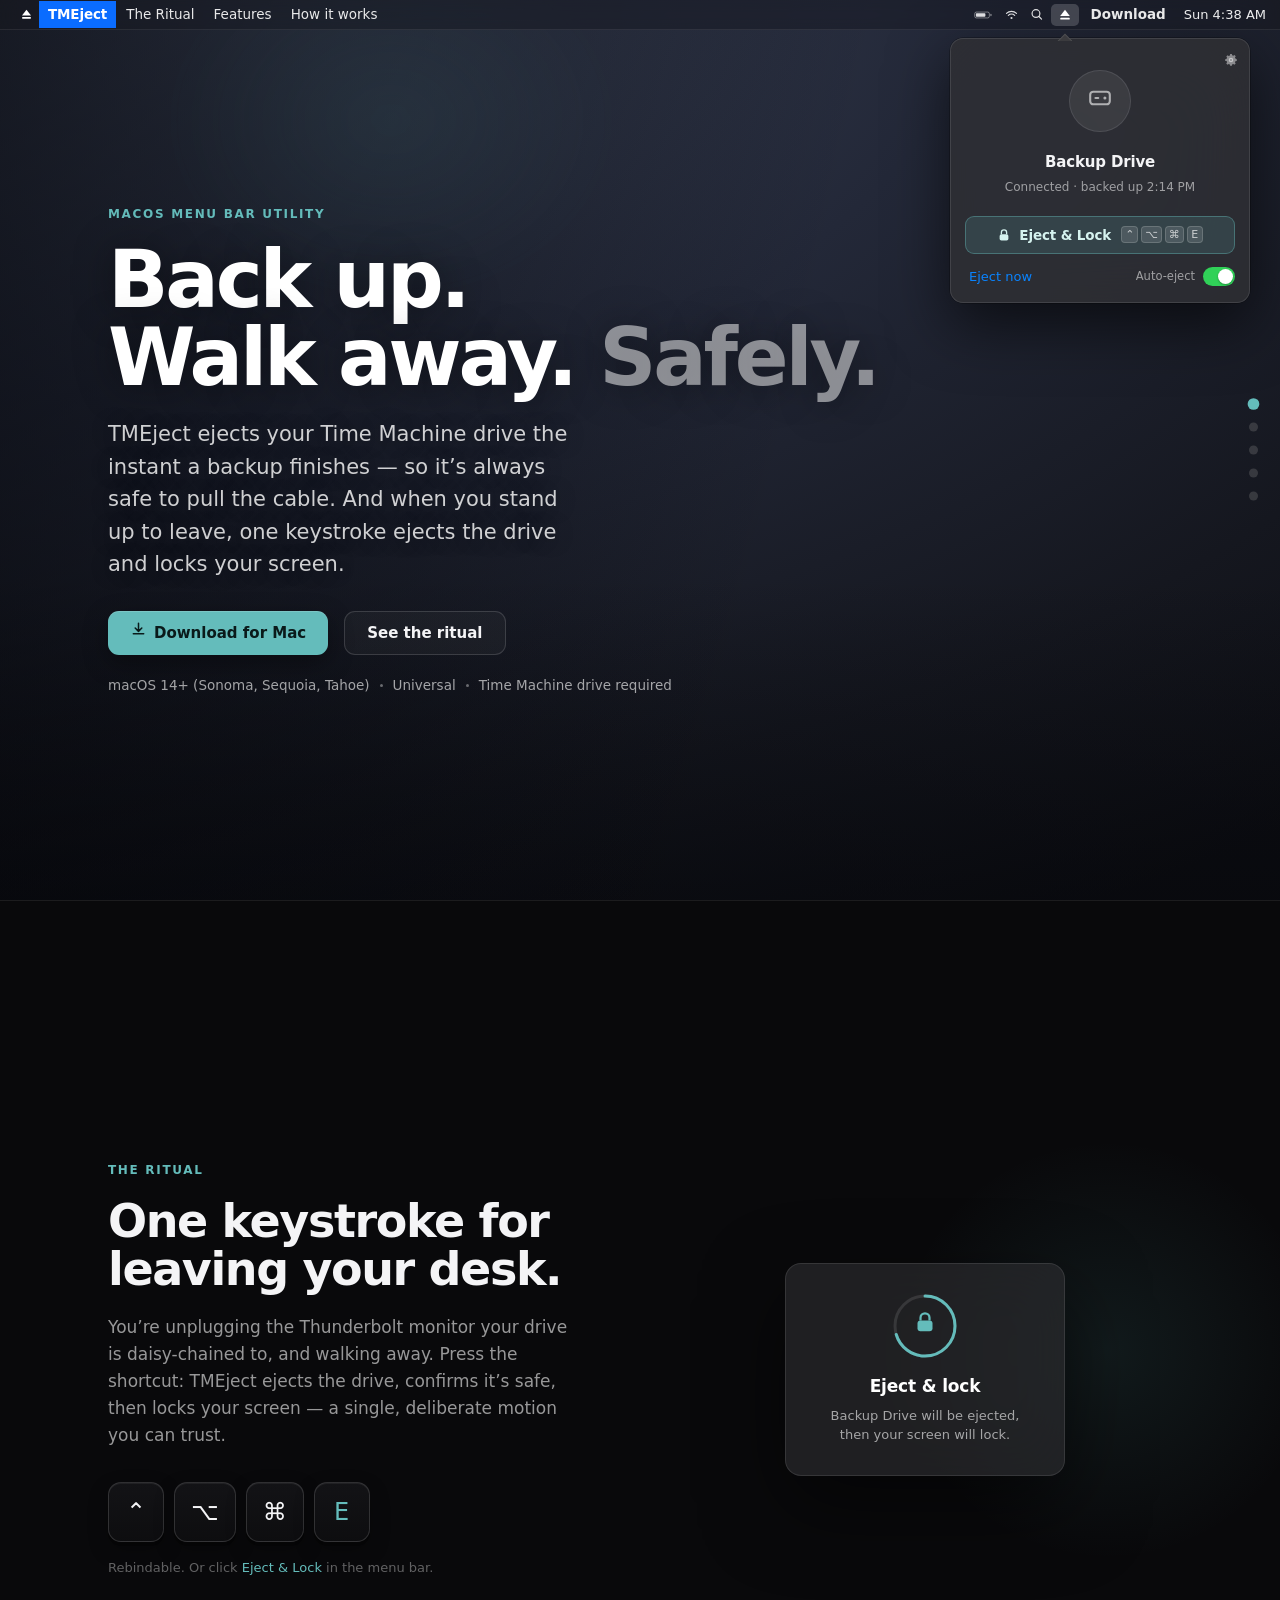
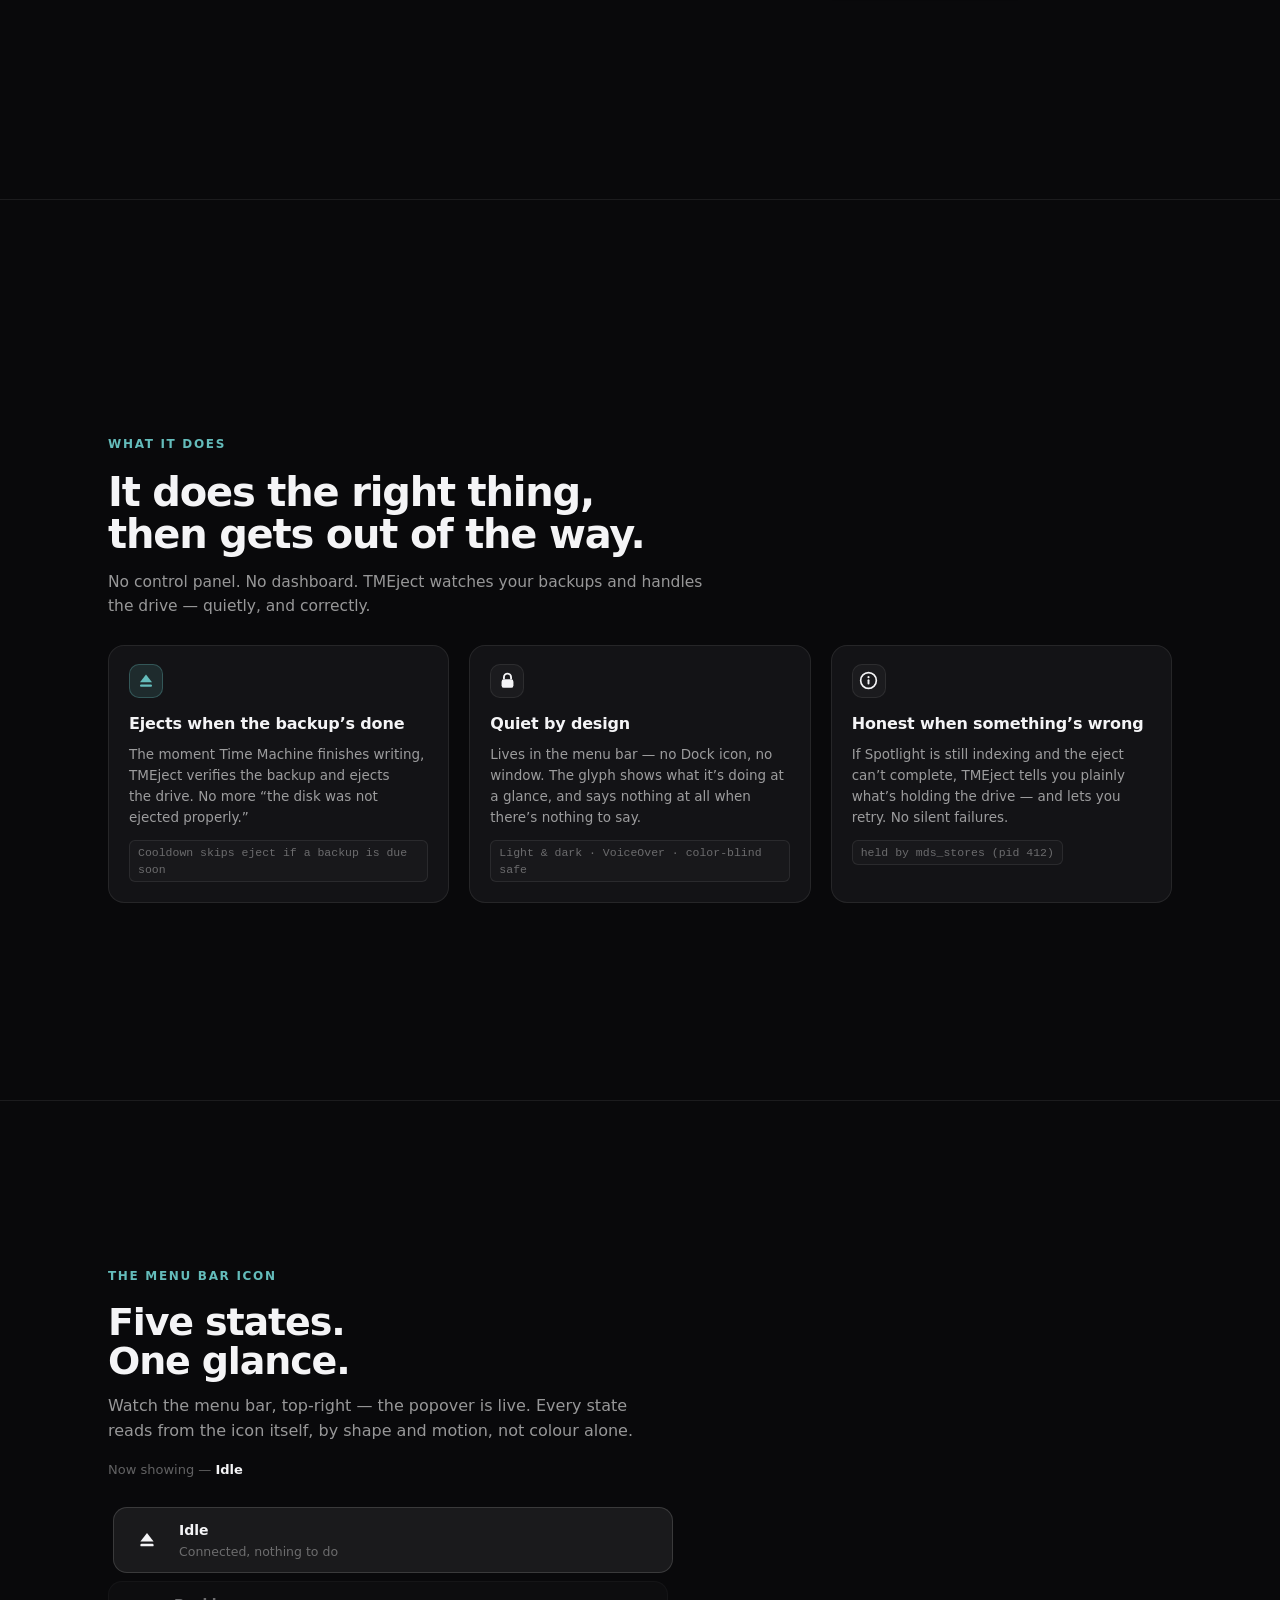
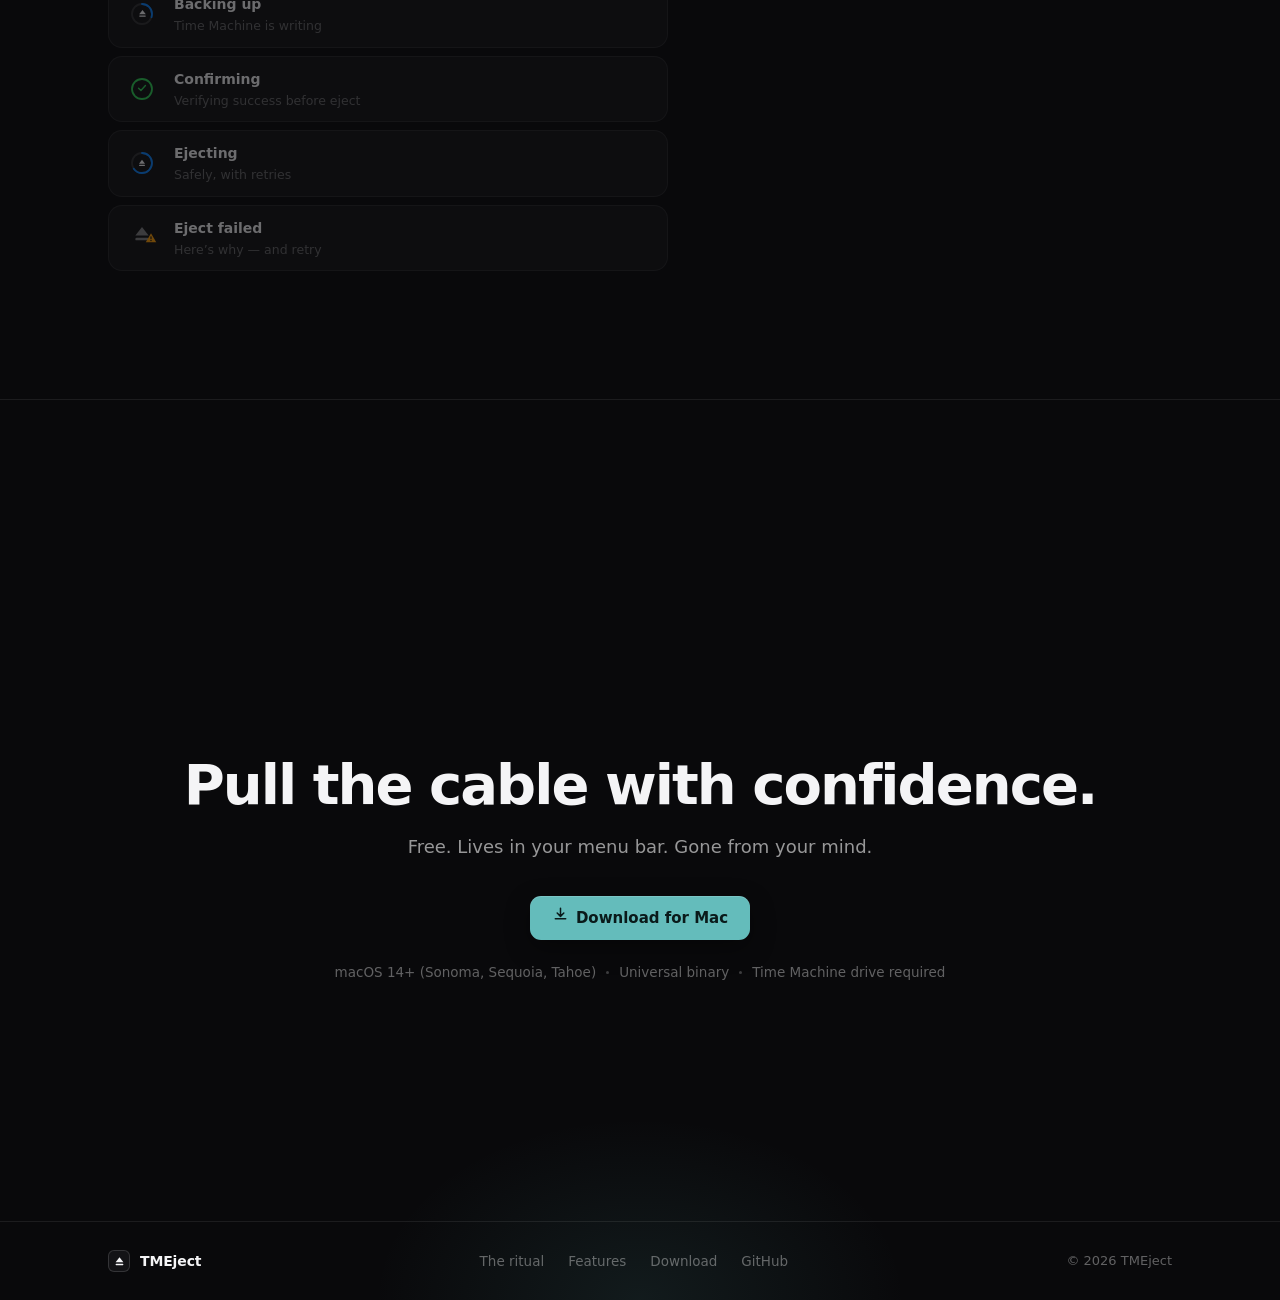
==== commit a344751b: "feat(release): mirror Blink's release pipeline exactly scripts/release.sh — full rewrite from Blink'" ====
--- a/index.html
+++ b/index.html
@@ -69,7 +69,7 @@
       <h1 id="hero-heading">Back up.<br/>Walk away. <span class="muted">Safely.</span></h1>
       <p class="hero-lead">TMEject ejects your Time Machine drive the instant a backup finishes — so it&rsquo;s always safe to pull the cable. And when you stand up to leave, one keystroke ejects the drive and locks your screen.</p>
       <div class="hero-cta">
-        <a class="btn btn-primary" href="downloads/TMEject-latest.dmg" download id="download-hero">
+        <a class="btn btn-primary" href="https://github.com/D4G4/TMEject/releases/latest/download/TMEject.dmg" download id="download-hero">
           <span class="dl-ico" aria-hidden="true"><svg width="17" height="17" viewBox="0 0 18 18" fill="none"><path d="M9 2.5V11M9 11 5.5 7.5M9 11l3.5-3.5" stroke="currentColor" stroke-width="1.6" stroke-linecap="round" stroke-linejoin="round"/><path d="M3.5 13.5h11" stroke="currentColor" stroke-width="1.6" stroke-linecap="round"/></svg></span>
           Download for Mac
         </a>
@@ -202,7 +202,7 @@
       <h2 id="download-heading">Pull the cable with confidence.</h2>
       <p>Free. Lives in your menu bar. Gone from your mind.</p>
       <div class="hero-cta">
-        <a class="btn btn-primary" href="downloads/TMEject-latest.dmg" download id="download-main">
+        <a class="btn btn-primary" href="https://github.com/D4G4/TMEject/releases/latest/download/TMEject.dmg" download id="download-main">
           <span class="dl-ico" aria-hidden="true"><svg width="17" height="17" viewBox="0 0 18 18" fill="none"><path d="M9 2.5V11M9 11 5.5 7.5M9 11l3.5-3.5" stroke="currentColor" stroke-width="1.6" stroke-linecap="round" stroke-linejoin="round"/><path d="M3.5 13.5h11" stroke="currentColor" stroke-width="1.6" stroke-linecap="round"/></svg></span>
           Download for Mac
         </a>
--- a/style.css
+++ b/style.css
@@ -211,7 +211,7 @@
 .twin .b2 { background: rgba(255,255,255,0.12); }
 
 /* ============================================================ RITUAL SECTION */
-.ritual-sec { background: var(--bg-raise); border-top: 0.5px solid var(--line); border-bottom: 0.5px solid var(--line); position: relative; overflow: hidden; }
+.ritual-sec { border-top: 0.5px solid var(--line); border-bottom: 0.5px solid var(--line); position: relative; overflow: hidden; }
 .ritual-sec .glow { position: absolute; right: -10%; top: 50%; transform: translateY(-50%); width: 600px; height: 600px; background: radial-gradient(50% 50% at 50% 50%, var(--ritual-soft) 0%, transparent 70%); opacity: 0.7; pointer-events: none; }
 .ritual-grid { display: grid; grid-template-columns: 1fr 1fr; gap: clamp(40px, 6vw, 88px); align-items: center; position: relative; z-index: 1; width: 100%; }
 .ritual-copy h2 { font-size: clamp(28px, 3.6vw, 46px); font-weight: 600; letter-spacing: -0.03em; line-height: 1.05; text-wrap: balance; }
@@ -267,7 +267,7 @@
 }
 
 /* ============================================================ STATES SECTION */
-.states-sec { background: var(--bg-raise); border-top: 0.5px solid var(--line); border-bottom: 0.5px solid var(--line); }
+.states-sec { border-top: 0.5px solid var(--line); border-bottom: 0.5px solid var(--line); }
 .states-grid { display:flex; flex-direction:column; gap: clamp(22px,3vh,34px); max-width: 560px; }
 .states-sec .states-head { text-align: left; margin: 0; max-width: none; }
 .states-sec .states-head h2 { font-size: clamp(26px, 3.2vw, 38px); font-weight: 600; letter-spacing: -0.03em; line-height: 1.02; }
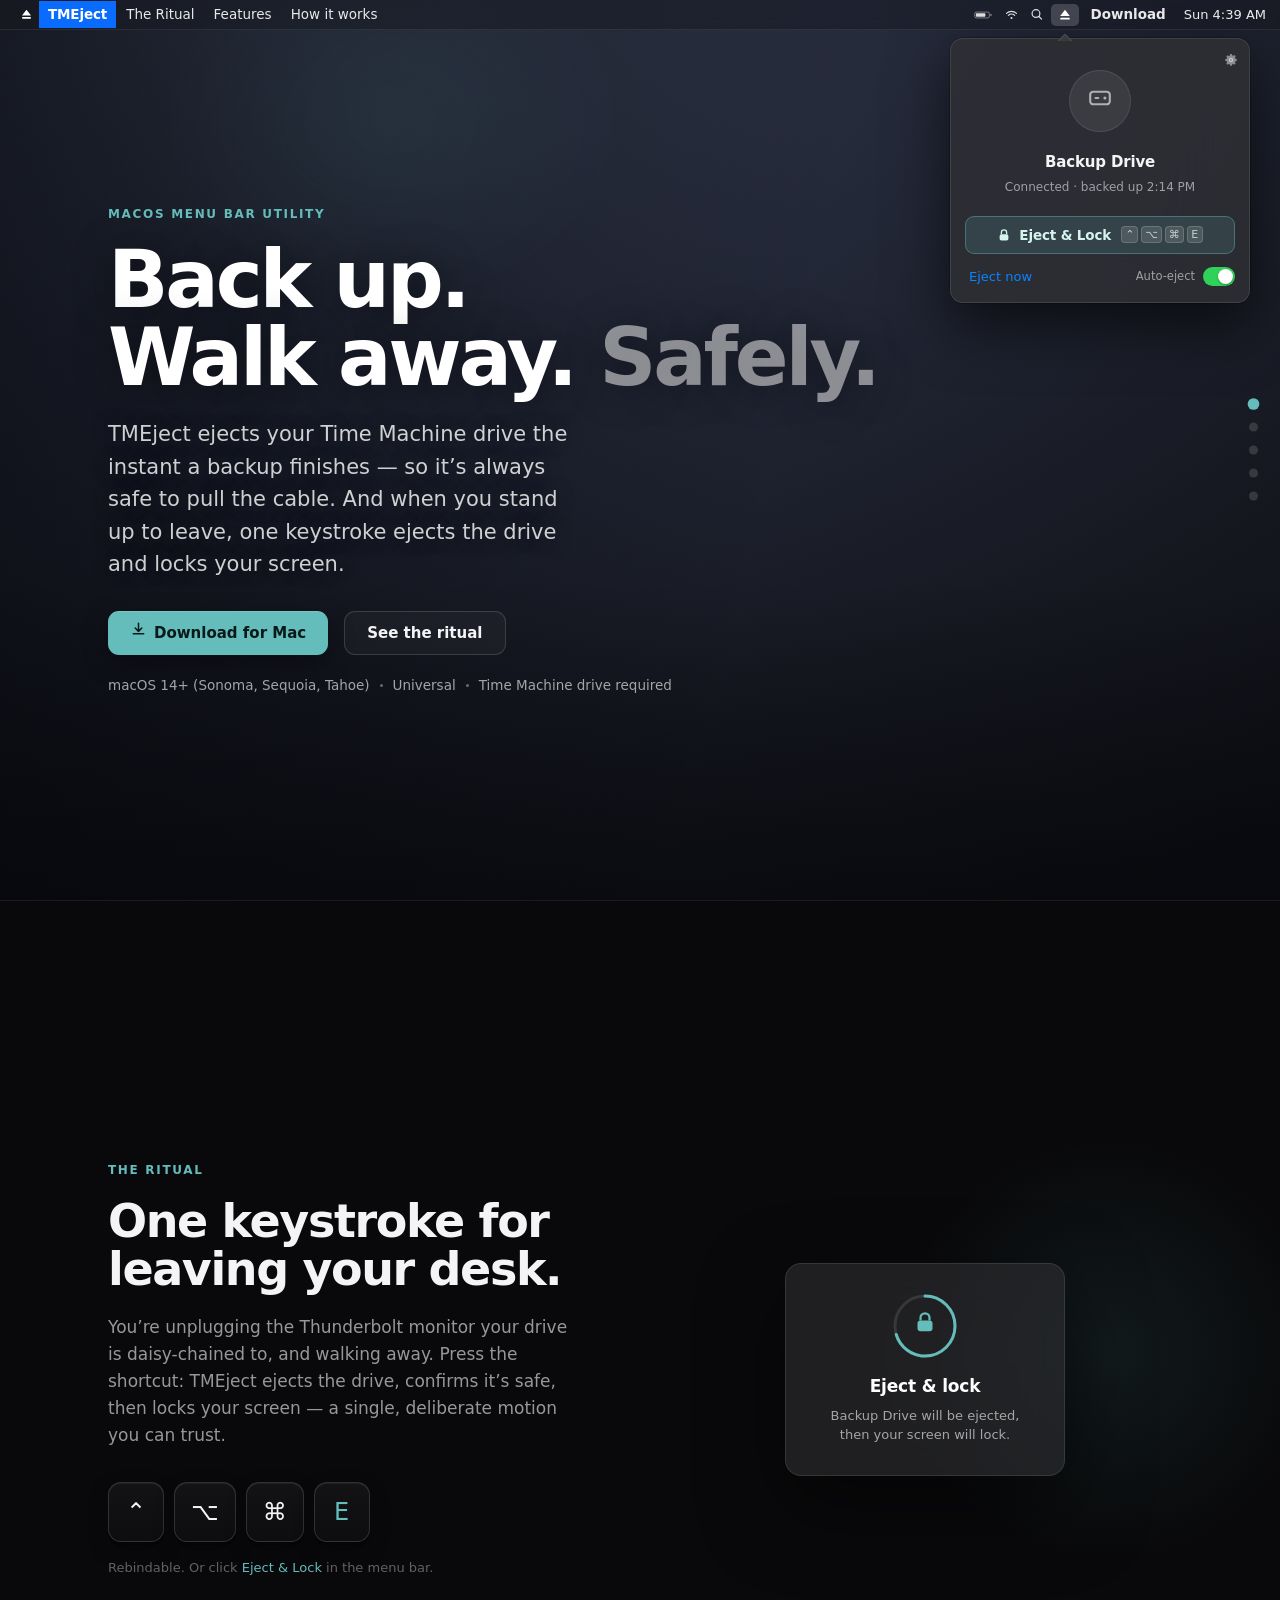
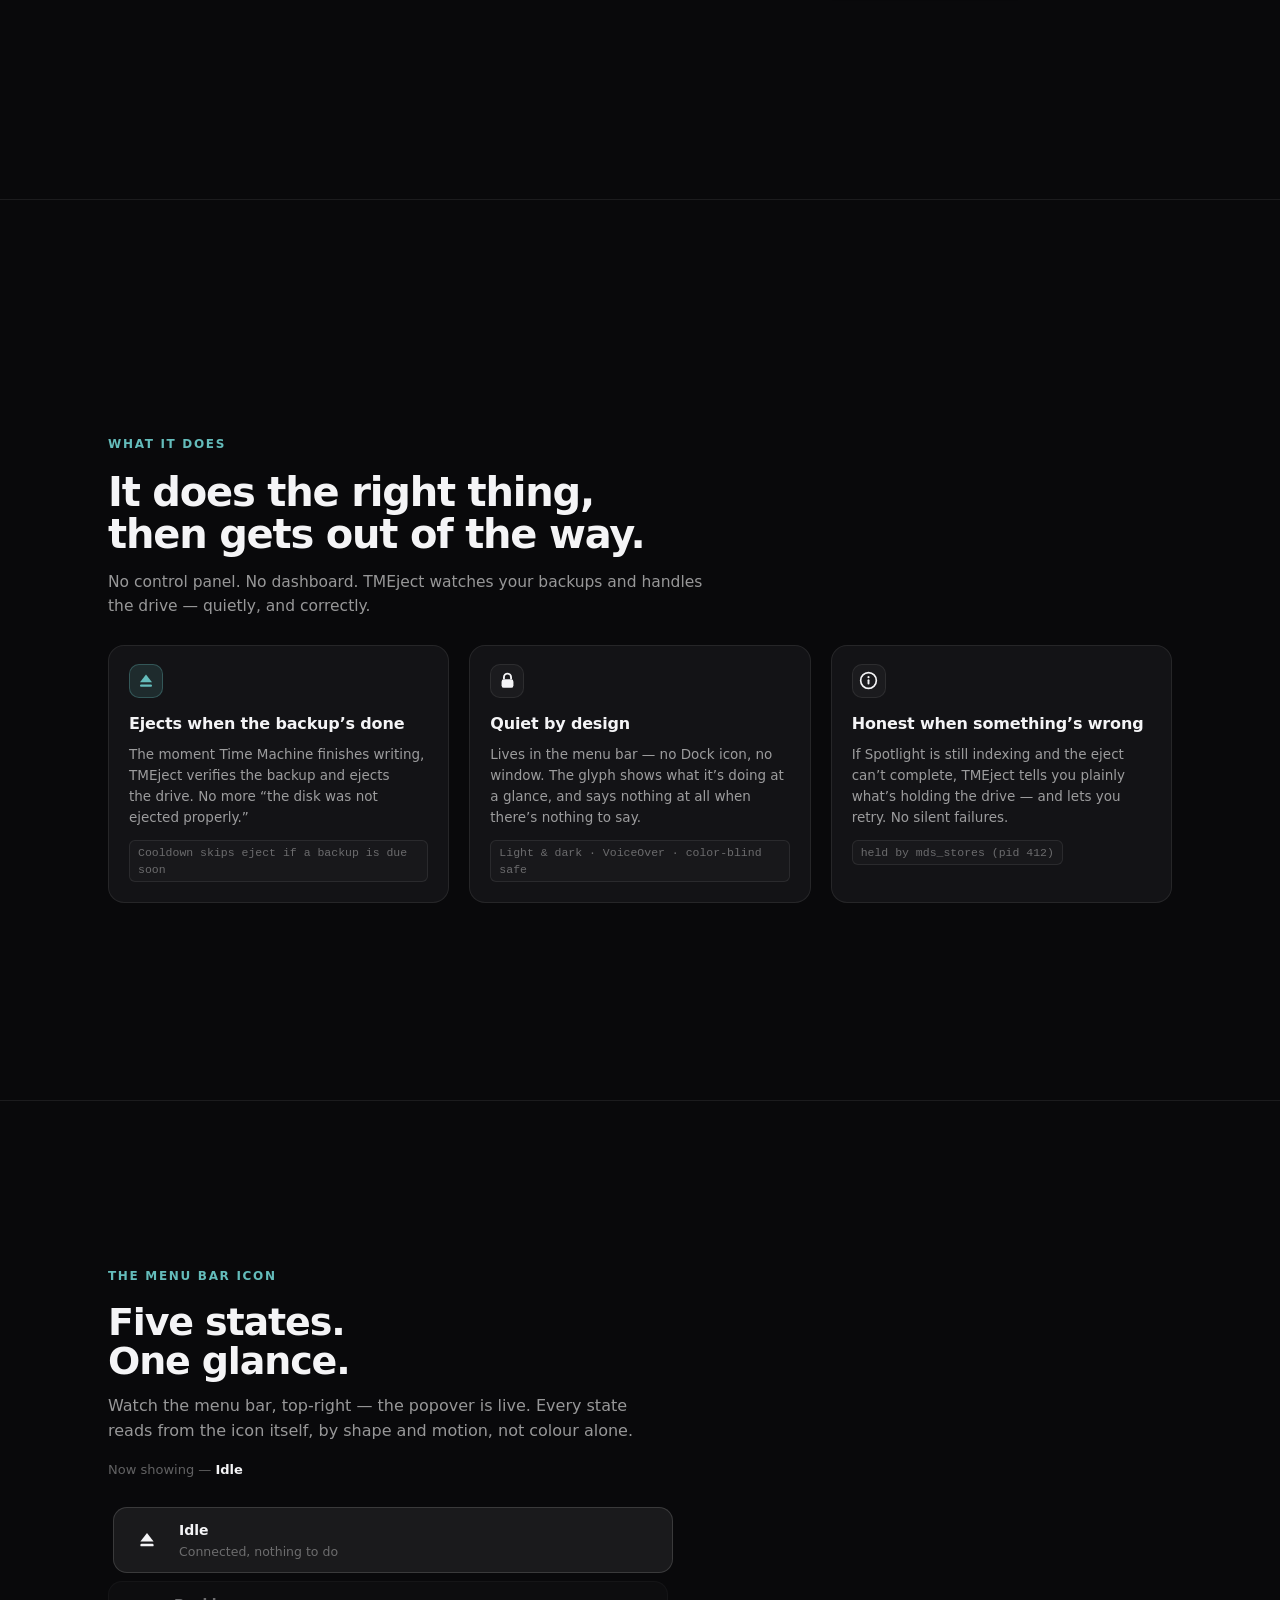
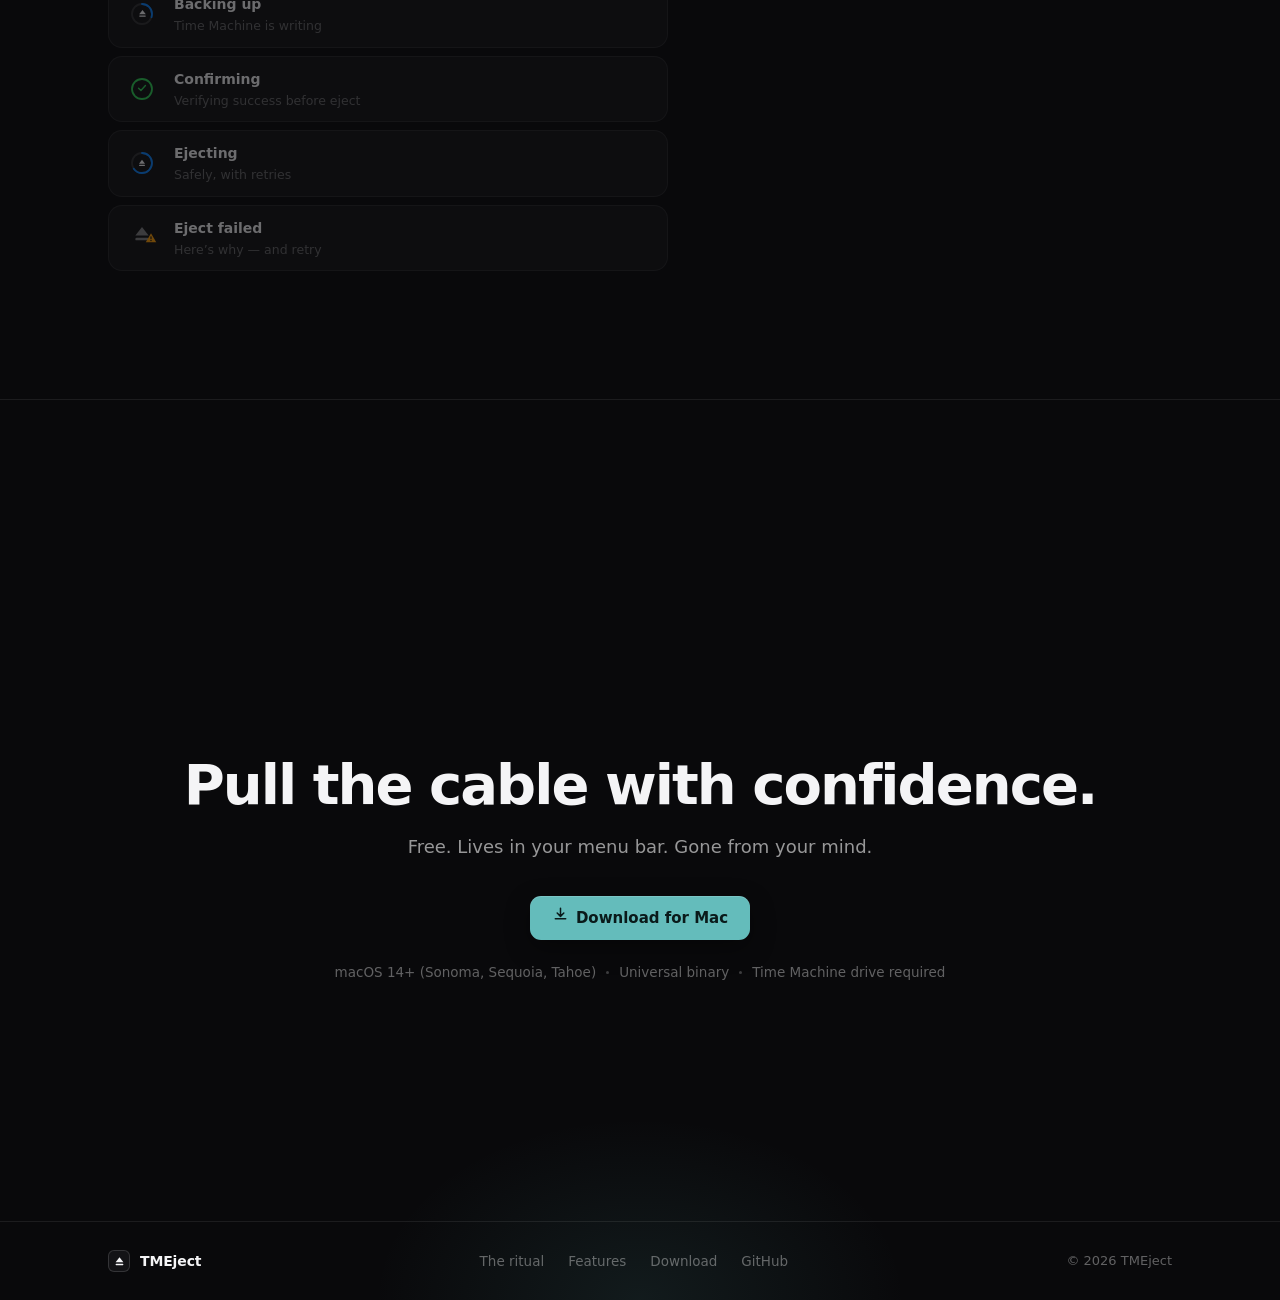
==== commit b4d553ab: "feat(site): use hero screenshot as og:image (1200x630) Replaces the square icon placeholder. iMessag" ====
--- a/index.html
+++ b/index.html
@@ -8,6 +8,26 @@
 <meta name="theme-color" content="#09090b" />
 <link rel="icon" type="image/png" href="assets/icon.png" />
 <link rel="apple-touch-icon" href="assets/icon.png" />
+
+<!-- Open Graph — iMessage, Slack, Discord, LinkedIn etc. consume this -->
+<meta property="og:type" content="website" />
+<meta property="og:url" content="https://d4g4.github.io/TMEject/" />
+<meta property="og:title" content="TMEject — eject your Time Machine drive, automatically" />
+<meta property="og:description" content="A quiet macOS menu bar utility that ejects your Time Machine drive the moment a backup finishes — and locks your screen on the way out." />
+<meta property="og:image" content="https://d4g4.github.io/TMEject/assets/og-banner.png" />
+<meta property="og:image:width" content="1200" />
+<meta property="og:image:height" content="630" />
+<meta property="og:image:alt" content="TMEject — eject your Time Machine drive, automatically" />
+<meta property="og:site_name" content="TMEject" />
+<meta property="og:locale" content="en_US" />
+
+<!-- Twitter Card — also consumed by macOS Messages for the rich preview -->
+<meta name="twitter:card" content="summary_large_image" />
+<meta name="twitter:title" content="TMEject — eject your Time Machine drive, automatically" />
+<meta name="twitter:description" content="A quiet macOS menu bar utility that ejects your Time Machine drive the moment a backup finishes — and locks your screen on the way out." />
+<meta name="twitter:image" content="https://d4g4.github.io/TMEject/assets/og-banner.png" />
+<meta name="twitter:image:alt" content="TMEject — eject your Time Machine drive, automatically" />
+
 <link rel="stylesheet" href="style.css" />
 <script>document.documentElement.className = 'js paged';</script>
 </head>
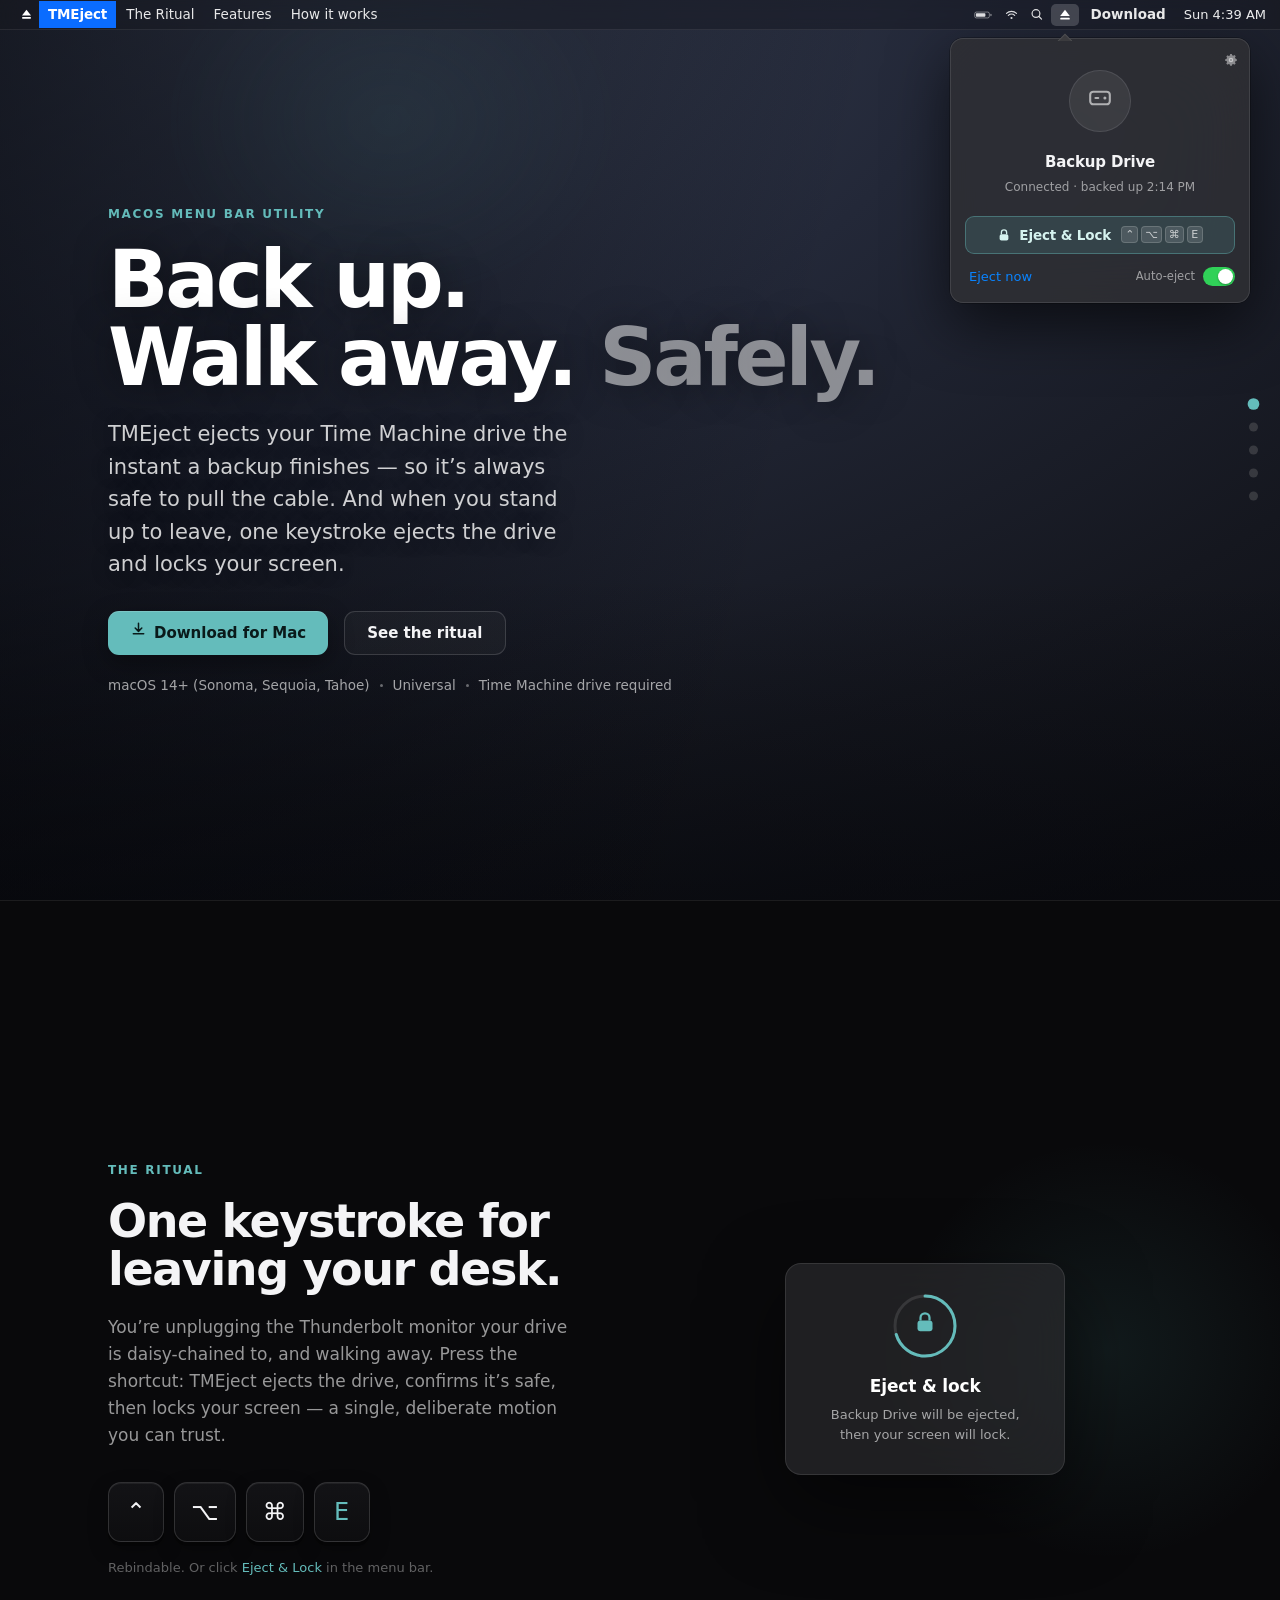
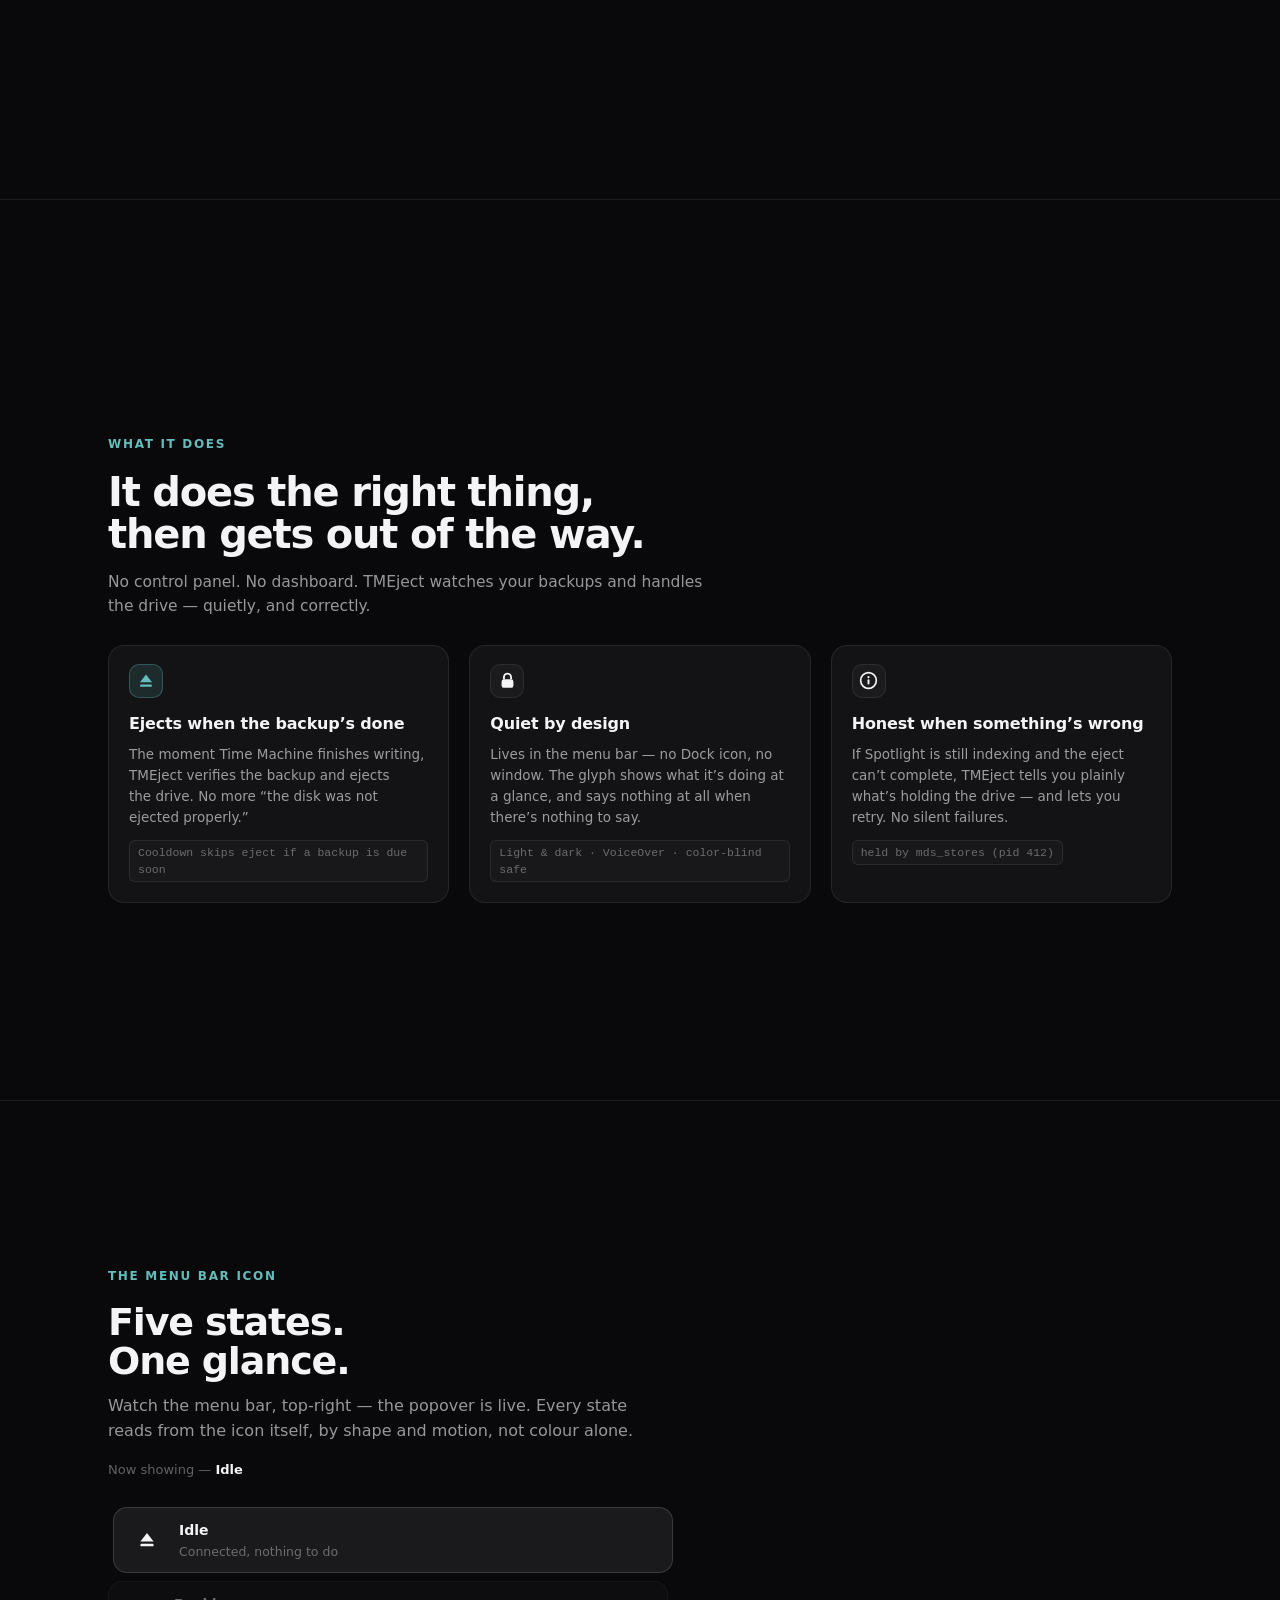
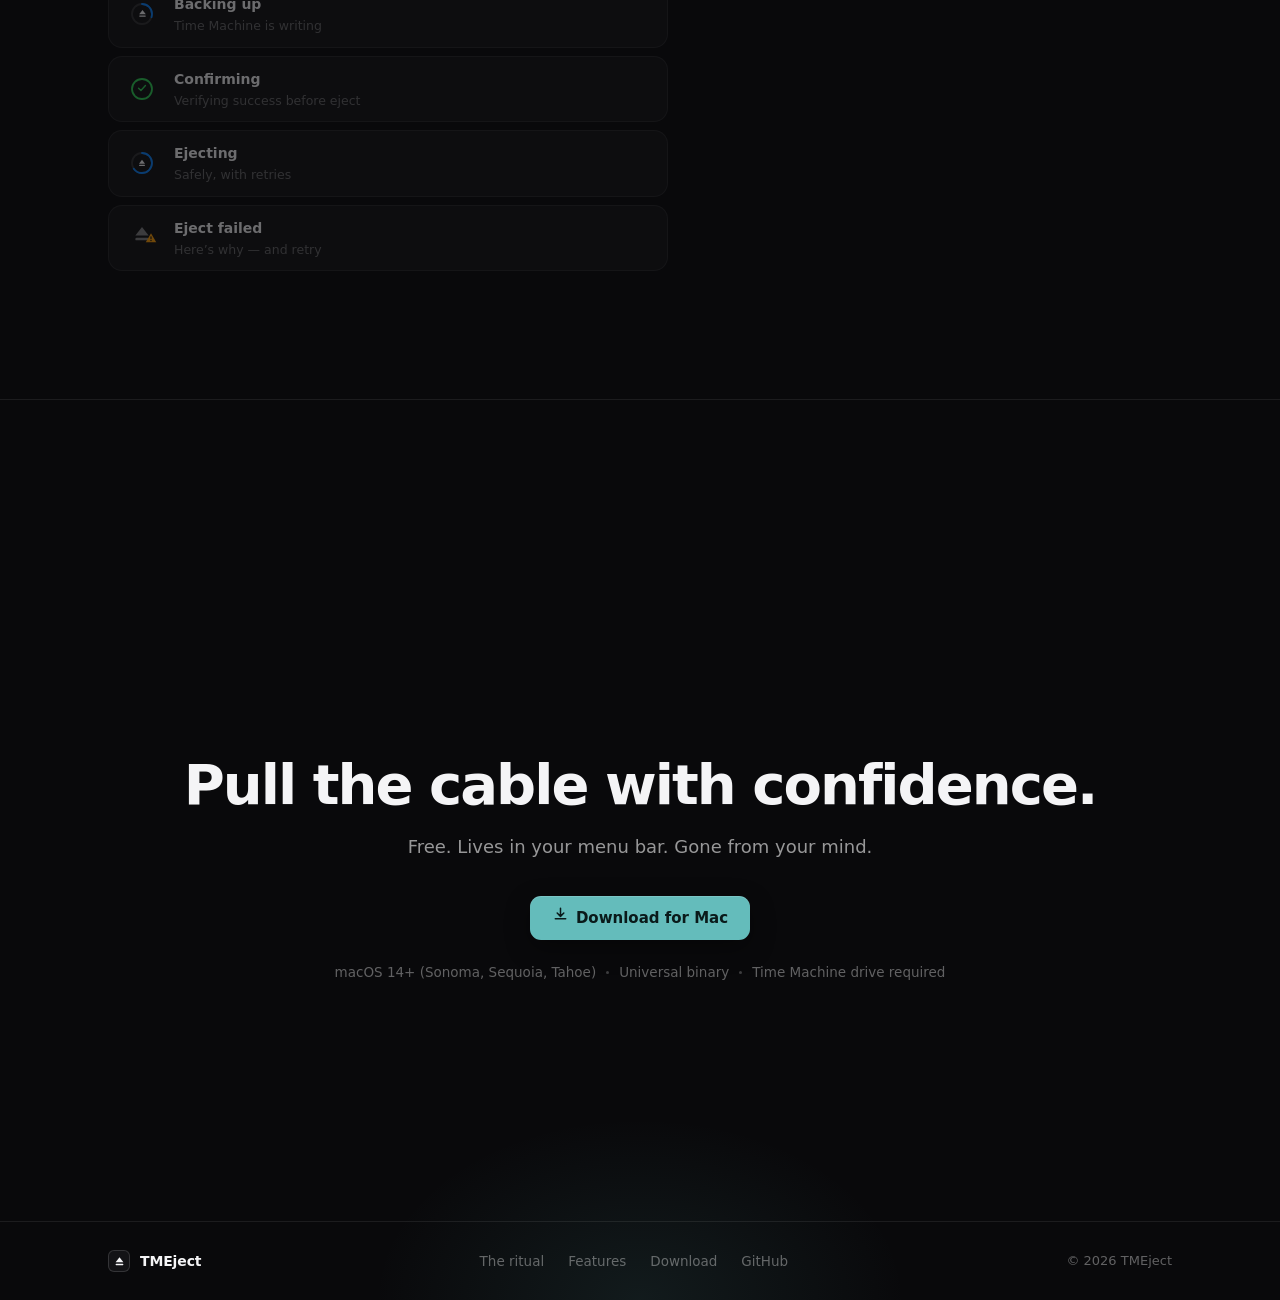
==== commit 19a73836: "fix(site): make landing page actually work on phones - collapse .page min-height/centering on mobile" ====
--- a/index.html
+++ b/index.html
@@ -95,6 +95,7 @@
         </a>
         <a class="btn btn-ghost" href="#ritual">See the ritual</a>
       </div>
+      <p class="mobile-hint">TMEject is a Mac app — open this page on your Mac to install.</p>
       <div class="hero-meta">
         <span>macOS 14+ (Sonoma, Sequoia, Tahoe)</span><span class="dot"></span>
         <span>Universal</span><span class="dot"></span>
@@ -410,7 +411,9 @@
       lastId = id;
       const showPop = (id === 'hero' || id === 'states') && isWide();
       livePop.classList.toggle('pop--hidden', !showPop);
-      if (id === 'states' && isWide()) startPlay(); else stopPlay();
+      /* On mobile the popover is hidden, but the state list still cycles
+         so the "Five states" section shows each one in turn. */
+      if (id === 'states') startPlay(); else stopPlay();
     }
   }
   window.addEventListener('scroll', onScroll, { passive: true });
--- a/style.css
+++ b/style.css
@@ -315,17 +315,87 @@
 .pagedots a:hover { background: rgba(127,127,127,0.55); }
 .pagedots a.active { background: var(--ritual); transform: scale(1.3); }
 
+/* mobile-only hint shown beneath CTA on touch / narrow viewports */
+.mobile-hint { display: none; }
+
 /* ============================================================ RESPONSIVE */
 @media (max-width: 880px) {
   html.paged { scroll-snap-type: none; }
-  .page { min-height: auto; padding: 88px 0 60px; overflow: visible; }
+
+  /* No more vertical centering / 100vh sections — sections collapse to content. */
+  .page {
+    min-height: auto;
+    padding: 56px 0 48px;
+    overflow: visible;
+    justify-content: flex-start;
+  }
+  .wrap { padding: 0 22px; }
+
+  .page-hero { padding: 70px 0 44px; }
   .page-hero .wrap { height: auto; }
-  .page-hero { padding: 110px 0 60px; }
   #livePop { display: none; }
+
+  /* Strip the macOS chrome down to brand + Download — the rest is desktop cosplay. */
+  .macbar .sysicon,
+  .macbar .tme-item,
+  .macbar .clock,
   .macbar .menu:not(.dl) { display: none; }
-  .ritual-grid { grid-template-columns: 1fr; }
-  .ritual-vis { order: -1; }
-  .feat-grid { grid-template-columns: 1fr; }
-  .page-download .footer { position: static; margin-top: 56px; }
+  .macbar { padding: 0 10px 0 12px; }
+
+  /* Big radial glows are clipped, expensive, and cause Safari scroll jank. */
+  .page-hero .hero-glow2,
+  .ritual-sec .glow,
+  .page-download .glow { display: none; }
+
+  /* HERO */
+  .page-hero h1 { font-size: clamp(38px, 9vw, 56px); }
+  .page-hero h1 br { display: none; }
+  .page-hero .hero-lead { font-size: 16px; margin-top: 16px; max-width: none; line-height: 1.5; }
+  .page-hero .hero-cta { margin-top: 22px; gap: 12px; }
+  .page-hero .hero-meta { margin-top: 14px; font-size: 12.5px; gap: 8px; }
+  .mobile-hint {
+    display: block; margin-top: 14px; font-size: 12.5px;
+    color: var(--ink-3); max-width: 360px; line-height: 1.45;
+  }
+
+  /* RITUAL — single column, keep visual after copy so the page reads top-down */
+  .ritual-grid { grid-template-columns: 1fr; gap: 28px; }
+  .ritual-vis { order: 0; }
+  .ritual-copy h2 { font-size: clamp(26px, 7vw, 36px); }
+  .ritual-copy p { font-size: 15.5px; margin-top: 14px; max-width: none; }
+  .confirm-card { width: 100%; max-width: 320px; padding: 24px 20px; }
+  .shortcut-display { gap: 6px; margin-top: 22px; flex-wrap: wrap; }
+  .big-key { min-width: 48px; height: 52px; padding: 0 12px; font-size: 20px; border-radius: 11px; }
+  .shortcut-cap { margin-top: 14px; }
+
+  /* FEATURES */
+  .feat-grid { grid-template-columns: 1fr; gap: 12px; }
+  .page-features .feat-head h2 { font-size: clamp(24px, 6vw, 32px); }
+  .page-features .feat-head p { font-size: 15px; }
+  .page-features .feat-card { padding: 16px 18px 18px; }
+
+  /* STATES */
+  .states-sec .states-head h2 { font-size: clamp(24px, 6vw, 30px); }
+  .states-sec .states-head p { font-size: 15px; }
+  .states-sec .state-item { padding: 11px 14px; }
+
+  /* DOWNLOAD */
+  .page-download h2 { font-size: clamp(28px, 7vw, 40px); }
+  .page-download p { font-size: 16px; margin-top: 14px; }
+  .page-download .hero-cta { margin-top: 24px; }
+  .cta-reqs { margin-top: 16px; font-size: 12.5px; gap: 8px; }
+  .page-download .footer { position: static; margin-top: 40px; padding: 22px 0; }
+  .footer .wrap { justify-content: flex-start; gap: 14px 24px; }
+  .foot-links { gap: 16px 20px; flex-wrap: wrap; }
+
   .pagedots { display: none; }
 }
+
+/* Extra-narrow phones (iPhone SE 1, 320px) */
+@media (max-width: 380px) {
+  .wrap { padding: 0 18px; }
+  .big-key { min-width: 44px; height: 48px; padding: 0 10px; font-size: 18px; border-radius: 10px; }
+  .shortcut-display { gap: 5px; }
+  .macbar .app { padding: 3px 6px; }
+  .btn { padding: 0 18px; }
+}
